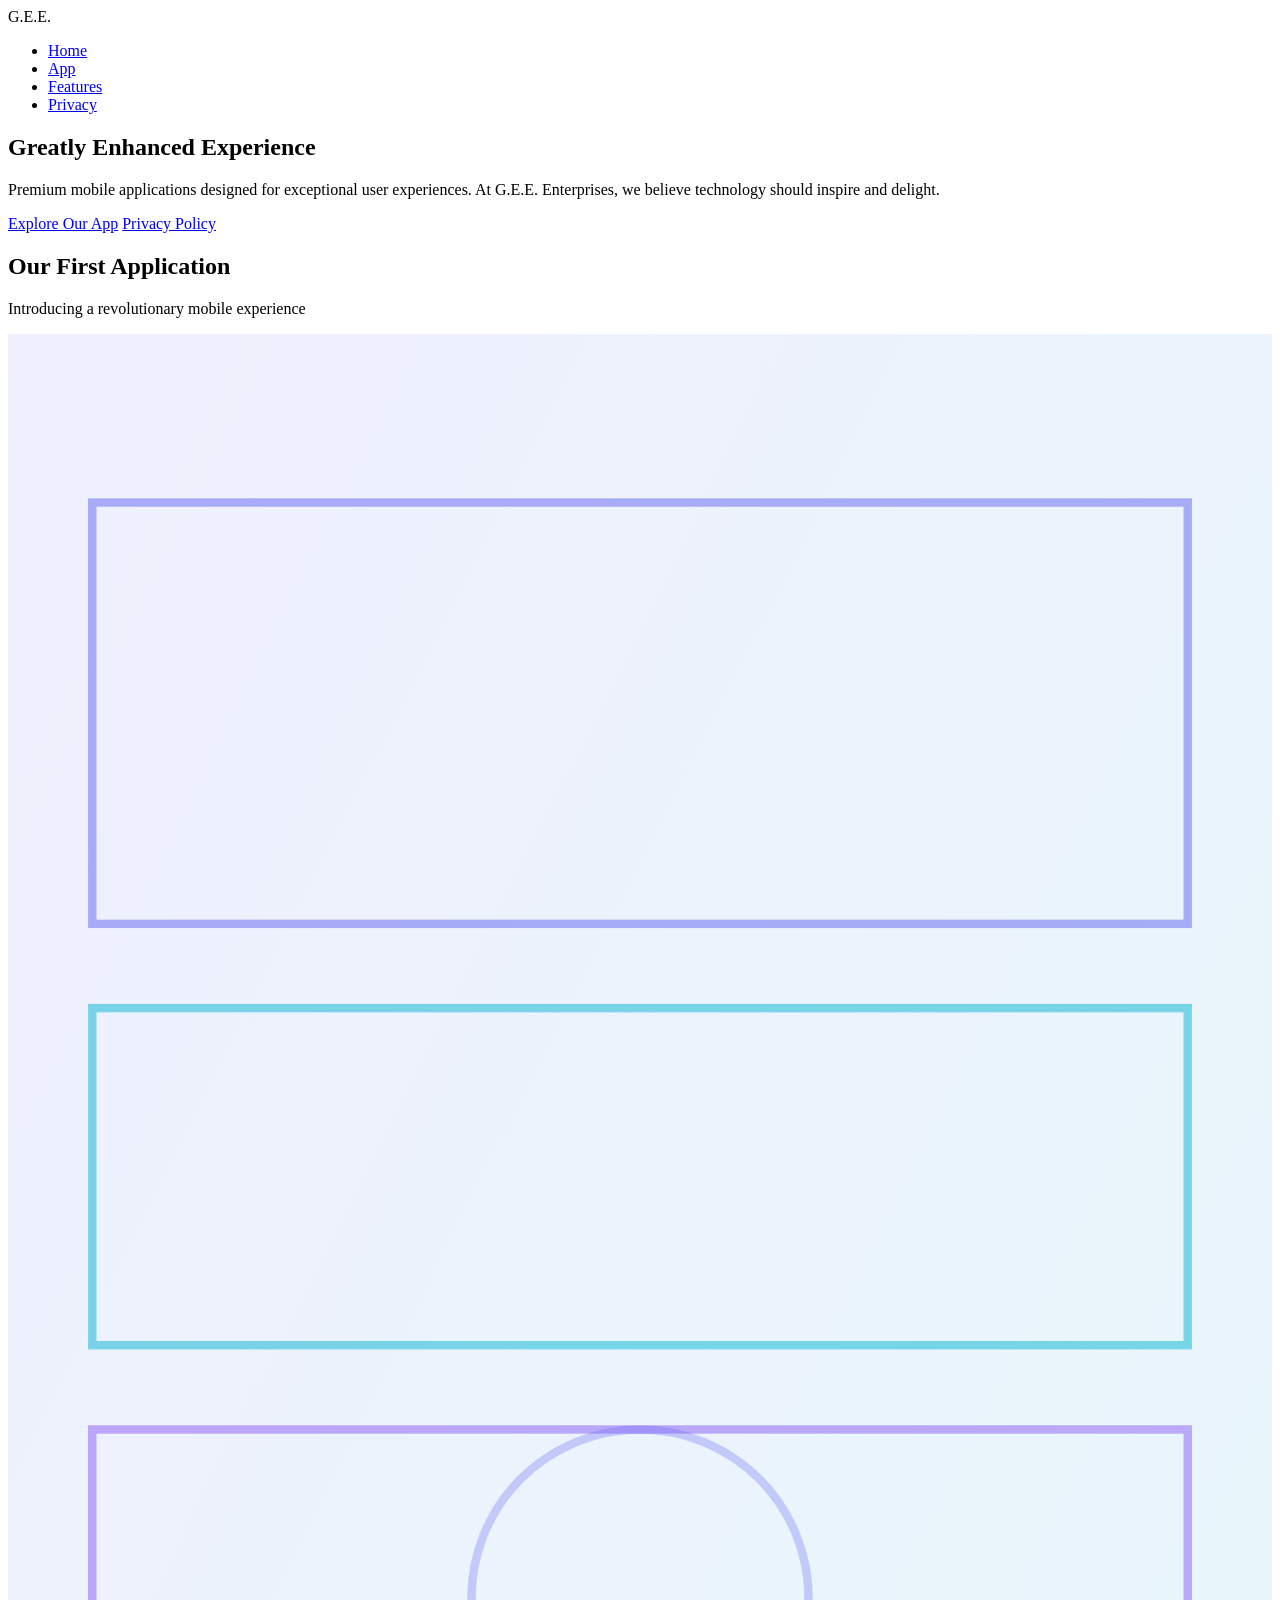
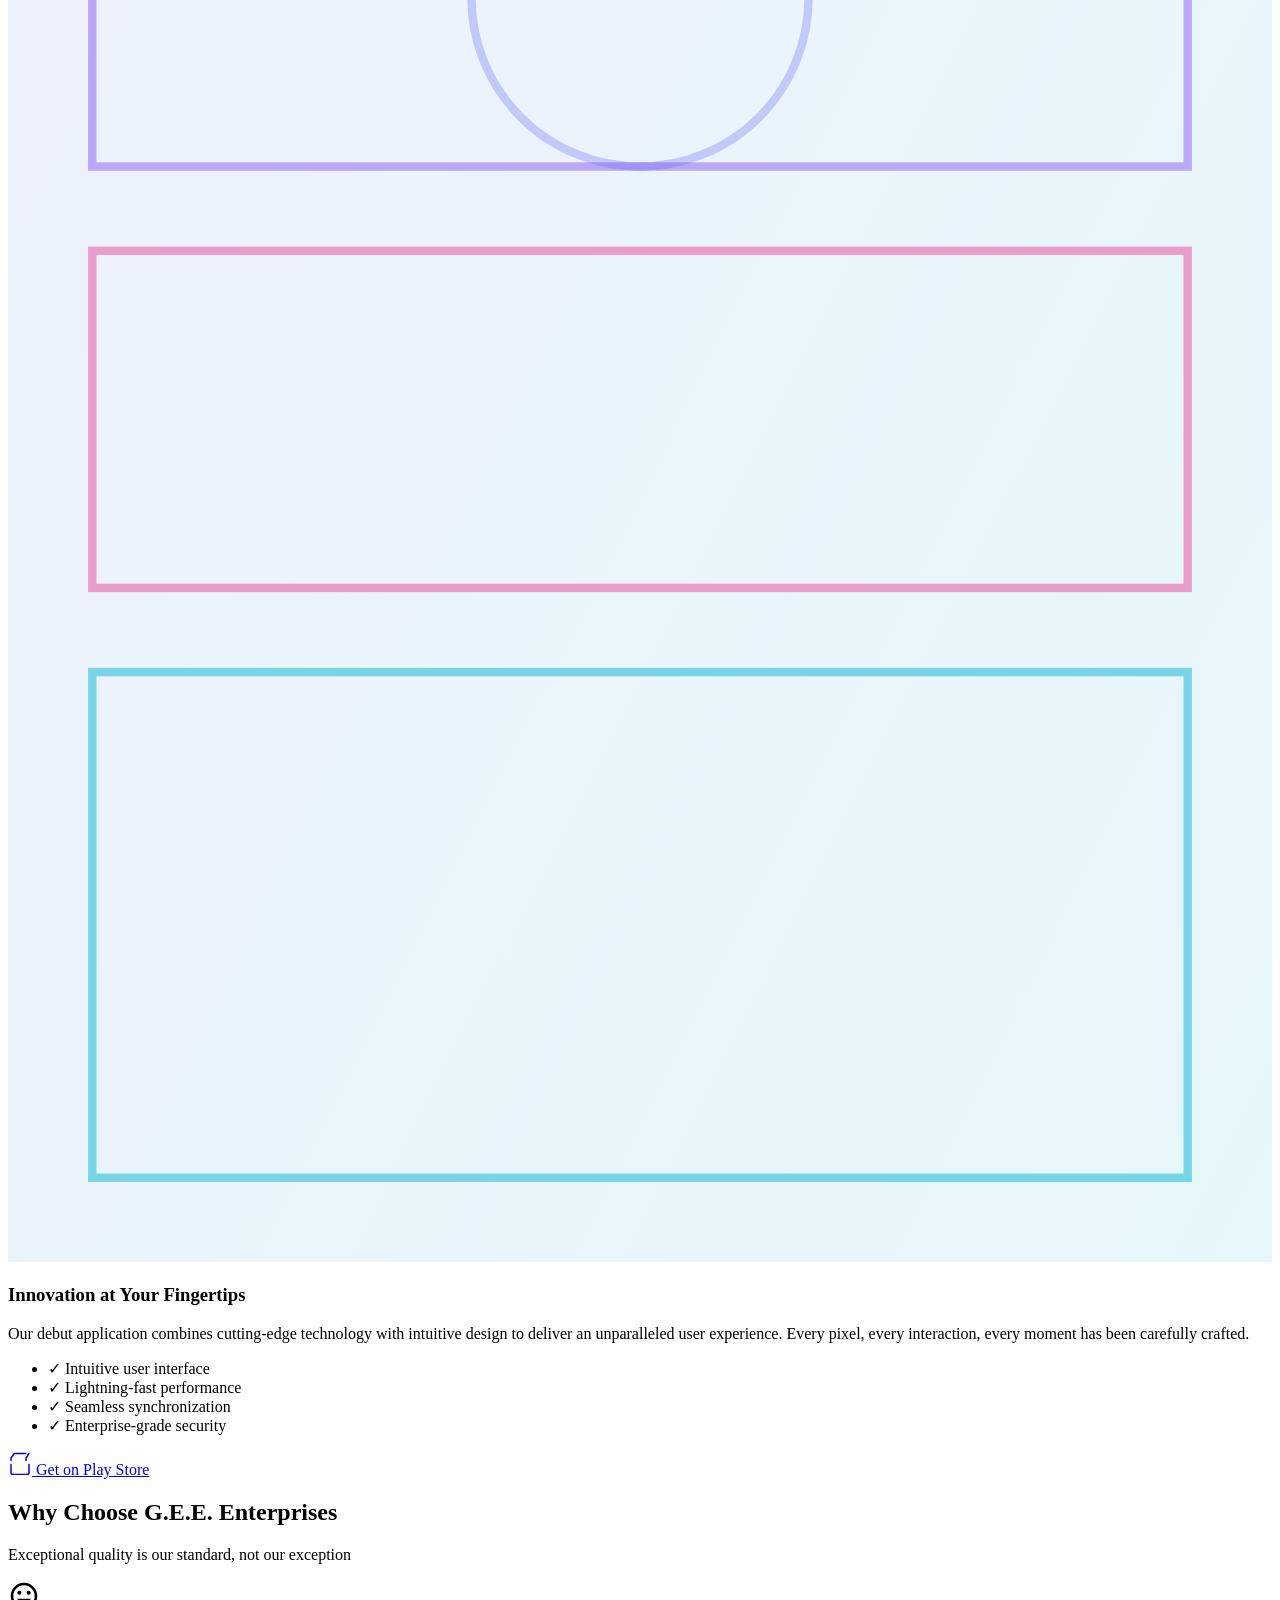
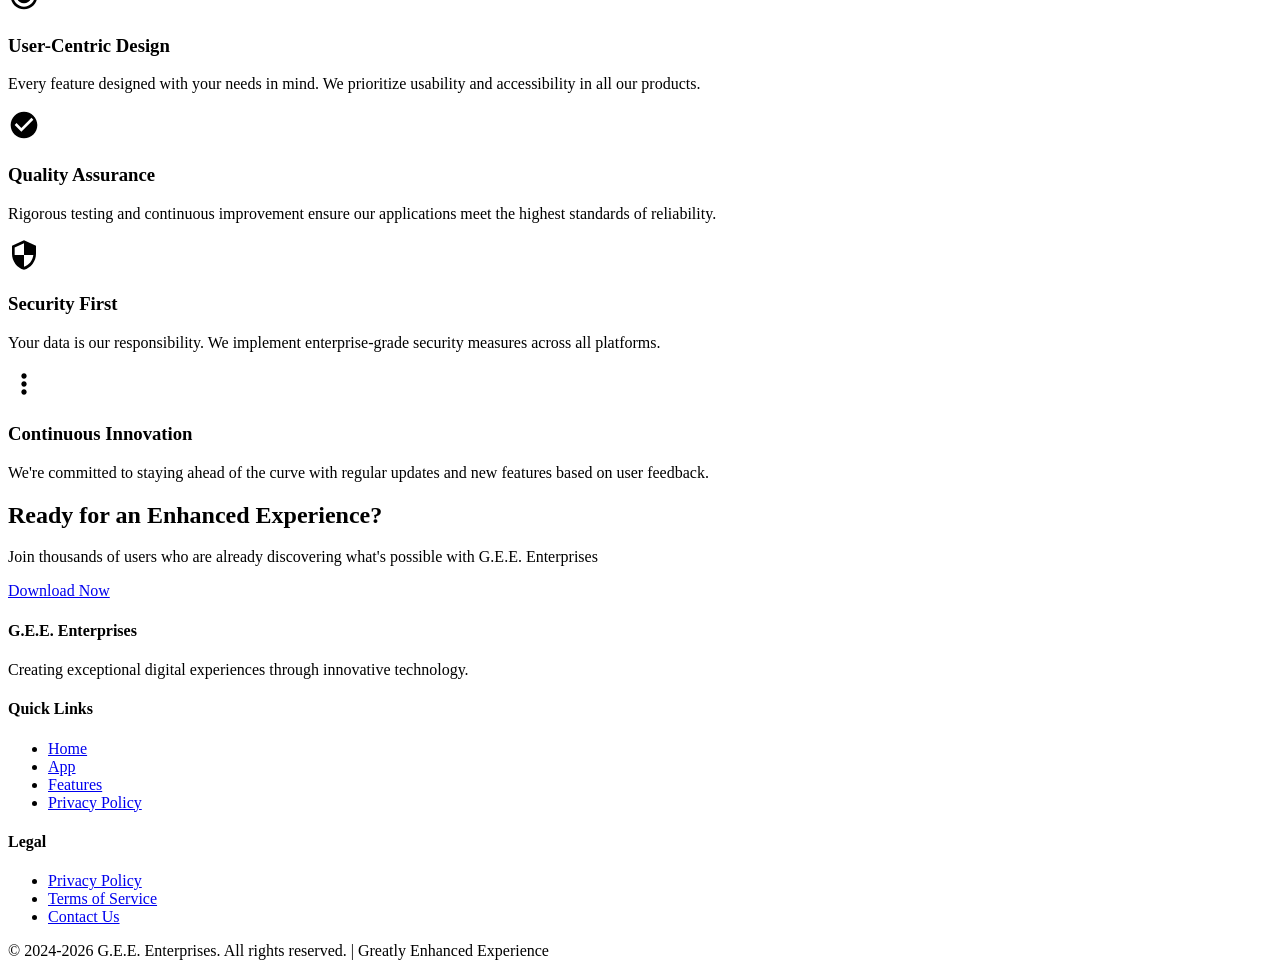
==== index.html @ c89e6d2c "Create premium homepage for G.E.E. Enterprises with hero section, app showcase, and features" ====
<!DOCTYPE html>
<html lang="en">
<head>
    <meta charset="UTF-8">
    <meta name="viewport" content="width=device-width, initial-scale=1.0">
    <meta name="description" content="G.E.E. Enterprises - Greatly Enhanced Experience. Premium mobile applications designed for exceptional user experiences.">
    <meta name="keywords" content="mobile apps, G.E.E. Enterprises, enhanced experience, technology">
    <meta name="theme-color" content="#0f1419">
    
    <title>G.E.E. Enterprises | Greatly Enhanced Experience</title>
    <link rel="stylesheet" href="styles.css">
    <link rel="preconnect" href="https://fonts.googleapis.com">
    <link rel="preconnect" href="https://fonts.gstatic.com" crossorigin>
    <link href="https://fonts.googleapis.com/css2?family=Inter:wght@300;400;500;600;700&family=Space+Grotesk:wght@600;700&display=swap" rel="stylesheet">
</head>
<body>
    <!-- Navigation -->
    <nav class="navbar">
        <div class="container">
            <div class="navbar-content">
                <div class="logo">
                    <span class="logo-text">G.E.E.</span>
                </div>
                <ul class="nav-links">
                    <li><a href="#home" class="nav-link">Home</a></li>
                    <li><a href="#app" class="nav-link">App</a></li>
                    <li><a href="#features" class="nav-link">Features</a></li>
                    <li><a href="#privacy" class="nav-link">Privacy</a></li>
                </ul>
            </div>
        </div>
    </nav>

    <!-- Hero Section -->
    <section id="home" class="hero">
        <div class="container">
            <div class="hero-content">
                <h1 class="hero-title">Greatly Enhanced <span class="gradient-text">Experience</span></h1>
                <p class="hero-subtitle">Premium mobile applications designed for exceptional user experiences. At G.E.E. Enterprises, we believe technology should inspire and delight.</p>
                <div class="hero-cta">
                    <a href="#app" class="btn btn-primary">Explore Our App</a>
                    <a href="privacy-policy.html" class="btn btn-secondary">Privacy Policy</a>
                </div>
            </div>
        </div>
        <div class="hero-background">
            <div class="gradient-orb gradient-orb-1"></div>
            <div class="gradient-orb gradient-orb-2"></div>
        </div>
    </section>

    <!-- App Section with Mockup -->
    <section id="app" class="app-section">
        <div class="container">
            <div class="section-header">
                <h2>Our First Application</h2>
                <p>Introducing a revolutionary mobile experience</p>
            </div>
            
            <div class="app-grid">
                <div class="app-mockup">
                    <div class="phone-frame">
                        <div class="phone-screen">
                            <div class="mockup-placeholder">
                                <svg viewBox="0 0 300 600" xmlns="http://www.w3.org/2000/svg">
                                    <defs>
                                        <linearGradient id="mockupGradient" x1="0%" y1="0%" x2="100%" y2="100%">
                                            <stop offset="0%" style="stop-color:#6366f1;stop-opacity:0.1" />
                                            <stop offset="100%" style="stop-color:#06b6d4;stop-opacity:0.1" />
                                        </linearGradient>
                                    </defs>
                                    <rect width="300" height="600" fill="url(#mockupGradient)"/>
                                    <rect x="20" y="40" width="260" height="100" fill="none" stroke="#6366f1" stroke-width="2" opacity="0.5"/>
                                    <rect x="20" y="160" width="260" height="80" fill="none" stroke="#06b6d4" stroke-width="2" opacity="0.5"/>
                                    <rect x="20" y="260" width="260" height="80" fill="none" stroke="#8b5cf6" stroke-width="2" opacity="0.5"/>
                                    <rect x="20" y="360" width="260" height="80" fill="none" stroke="#ec4899" stroke-width="2" opacity="0.5"/>
                                    <rect x="20" y="460" width="260" height="120" fill="none" stroke="#06b6d4" stroke-width="2" opacity="0.5"/>
                                    <circle cx="150" cy="300" r="40" fill="none" stroke="#6366f1" stroke-width="2" opacity="0.3"/>
                                </svg>
                            </div>
                        </div>
                    </div>
                </div>
                
                <div class="app-content">
                    <h3>Innovation at Your Fingertips</h3>
                    <p>Our debut application combines cutting-edge technology with intuitive design to deliver an unparalleled user experience. Every pixel, every interaction, every moment has been carefully crafted.</p>
                    
                    <ul class="features-list">
                        <li><span class="feature-icon">✓</span> Intuitive user interface</li>
                        <li><span class="feature-icon">✓</span> Lightning-fast performance</li>
                        <li><span class="feature-icon">✓</span> Seamless synchronization</li>
                        <li><span class="feature-icon">✓</span> Enterprise-grade security</li>
                    </ul>
                    
                    <div class="download-badges">
                        <a href="https://play.google.com/store" class="store-badge" target="_blank" rel="noopener noreferrer">
                            <svg width="24" height="24" viewBox="0 0 24 24" fill="none" xmlns="http://www.w3.org/2000/svg">
                                <path d="M3 13.5v8.25C3 22.872 3.628 23.5 4.75 23.5h14.5c1.122 0 1.75-.628 1.75-1.75V13.5" stroke="currentColor" stroke-width="1.5" stroke-linecap="round"/>
                                <path d="M17.75 2.5H6.25L3 7v2.5m18-7l-3 4.5v2.5" stroke="currentColor" stroke-width="1.5" stroke-linecap="round"/>
                            </svg>
                            <span>Get on Play Store</span>
                        </a>
                    </div>
                </div>
            </div>
        </div>
    </section>

    <!-- Features Section -->
    <section id="features" class="features-section">
        <div class="container">
            <div class="section-header">
                <h2>Why Choose G.E.E. Enterprises</h2>
                <p>Exceptional quality is our standard, not our exception</p>
            </div>
            
            <div class="features-grid">
                <div class="feature-card">
                    <div class="feature-icon-box">
                        <svg width="32" height="32" viewBox="0 0 24 24" fill="none" xmlns="http://www.w3.org/2000/svg">
                            <path d="M12 2C6.48 2 2 6.48 2 12s4.48 10 10 10 10-4.48 10-10S17.52 2 12 2zm0 18c-4.41 0-8-3.59-8-8s3.59-8 8-8 8 3.59 8 8-3.59 8-8 8zm3.5-9c.83 0 1.5-.67 1.5-1.5S16.33 8 15.5 8 14 8.67 14 9.5s.67 1.5 1.5 1.5zm-7 0c.83 0 1.5-.67 1.5-1.5S9.33 8 8.5 8 7 8.67 7 9.5 7.67 11 8.5 11zm3.5 6.5c2.33 0 4.31-1.46 5.11-3.5H6.89c.8 2.04 2.78 3.5 5.11 3.5z" fill="currentColor"/>
                        </svg>
                    </div>
                    <h3>User-Centric Design</h3>
                    <p>Every feature designed with your needs in mind. We prioritize usability and accessibility in all our products.</p>
                </div>
                
                <div class="feature-card">
                    <div class="feature-icon-box">
                        <svg width="32" height="32" viewBox="0 0 24 24" fill="none" xmlns="http://www.w3.org/2000/svg">
                            <path d="M12 2C6.48 2 2 6.48 2 12s4.48 10 10 10 10-4.48 10-10S17.52 2 12 2zm-2 15l-5-5 1.41-1.41L10 14.17l7.59-7.59L19 8l-9 9z" fill="currentColor"/>
                        </svg>
                    </div>
                    <h3>Quality Assurance</h3>
                    <p>Rigorous testing and continuous improvement ensure our applications meet the highest standards of reliability.</p>
                </div>
                
                <div class="feature-card">
                    <div class="feature-icon-box">
                        <svg width="32" height="32" viewBox="0 0 24 24" fill="none" xmlns="http://www.w3.org/2000/svg">
                            <path d="M12 1L3 5v6c0 5.55 3.84 10.74 9 12 5.16-1.26 9-6.45 9-12V5l-9-4zm0 10.99h7c-.53 4.12-3.28 7.72-7 8.77V12H5V6.3l7-3.11v8.8z" fill="currentColor"/>
                        </svg>
                    </div>
                    <h3>Security First</h3>
                    <p>Your data is our responsibility. We implement enterprise-grade security measures across all platforms.</p>
                </div>
                
                <div class="feature-card">
                    <div class="feature-icon-box">
                        <svg width="32" height="32" viewBox="0 0 24 24" fill="none" xmlns="http://www.w3.org/2000/svg">
                            <path d="M12 8c1.1 0 2-.9 2-2s-.9-2-2-2-2 .9-2 2 .9 2 2 2zm0 2c-1.1 0-2 .9-2 2s.9 2 2 2 2-.9 2-2-.9-2-2-2zm0 6c-1.1 0-2 .9-2 2s.9 2 2 2 2-.9 2-2-.9-2-2-2z" fill="currentColor"/>
                        </svg>
                    </div>
                    <h3>Continuous Innovation</h3>
                    <p>We're committed to staying ahead of the curve with regular updates and new features based on user feedback.</p>
                </div>
            </div>
        </div>
    </section>

    <!-- CTA Section -->
    <section class="cta-section">
        <div class="container">
            <div class="cta-content">
                <h2>Ready for an Enhanced Experience?</h2>
                <p>Join thousands of users who are already discovering what's possible with G.E.E. Enterprises</p>
                <a href="https://play.google.com/store" class="btn btn-primary btn-lg" target="_blank" rel="noopener noreferrer">Download Now</a>
            </div>
        </div>
    </section>

    <!-- Footer -->
    <footer class="footer">
        <div class="container">
            <div class="footer-content">
                <div class="footer-section">
                    <h4>G.E.E. Enterprises</h4>
                    <p>Creating exceptional digital experiences through innovative technology.</p>
                </div>
                <div class="footer-section">
                    <h4>Quick Links</h4>
                    <ul>
                        <li><a href="#home">Home</a></li>
                        <li><a href="#app">App</a></li>
                        <li><a href="#features">Features</a></li>
                        <li><a href="privacy-policy.html">Privacy Policy</a></li>
                    </ul>
                </div>
                <div class="footer-section">
                    <h4>Legal</h4>
                    <ul>
                        <li><a href="privacy-policy.html">Privacy Policy</a></li>
                        <li><a href="#">Terms of Service</a></li>
                        <li><a href="#">Contact Us</a></li>
                    </ul>
                </div>
            </div>
            <div class="footer-bottom">
                <p>&copy; 2024-2026 G.E.E. Enterprises. All rights reserved. | Greatly Enhanced Experience</p>
            </div>
        </div>
    </footer>

    <script>
        // Smooth scrolling for navigation links
        document.querySelectorAll('a[href^="#"]').forEach(anchor => {
            anchor.addEventListener('click', function (e) {
                e.preventDefault();
                const target = document.querySelector(this.getAttribute('href'));
                if (target) {
                    target.scrollIntoView({ behavior: 'smooth', block: 'start' });
                }
            });
        });

        // Navigation active state
        window.addEventListener('scroll', () => {
            const navLinks = document.querySelectorAll('.nav-link');
            let current = '';
            
            document.querySelectorAll('section').forEach(section => {
                const sectionTop = section.offsetTop;
                if (scrollY >= sectionTop - 200) {
                    current = section.getAttribute('id');
                }
            });
            
            navLinks.forEach(link => {
                link.classList.remove('active');
                if (link.getAttribute('href').slice(1) === current) {
                    link.classList.add('active');
                }
            });
        });
    </script>
</body>
</html>
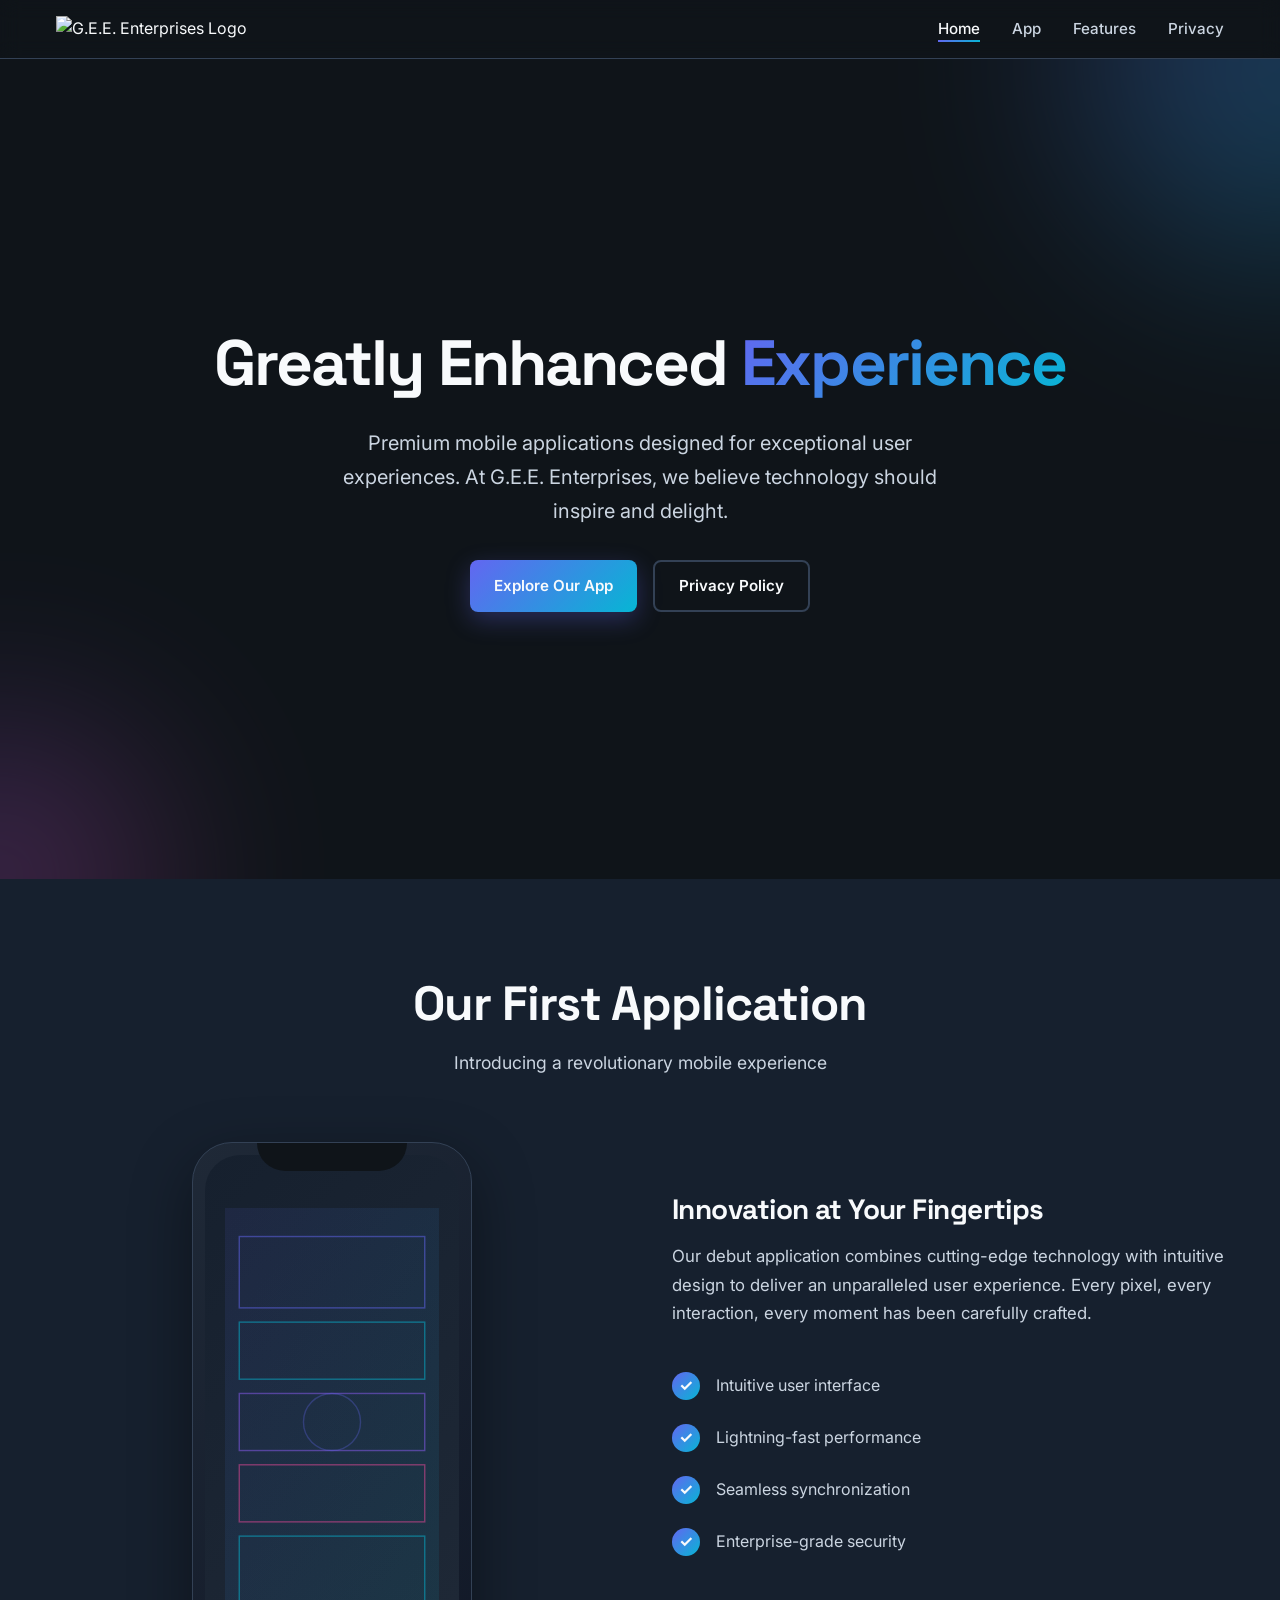
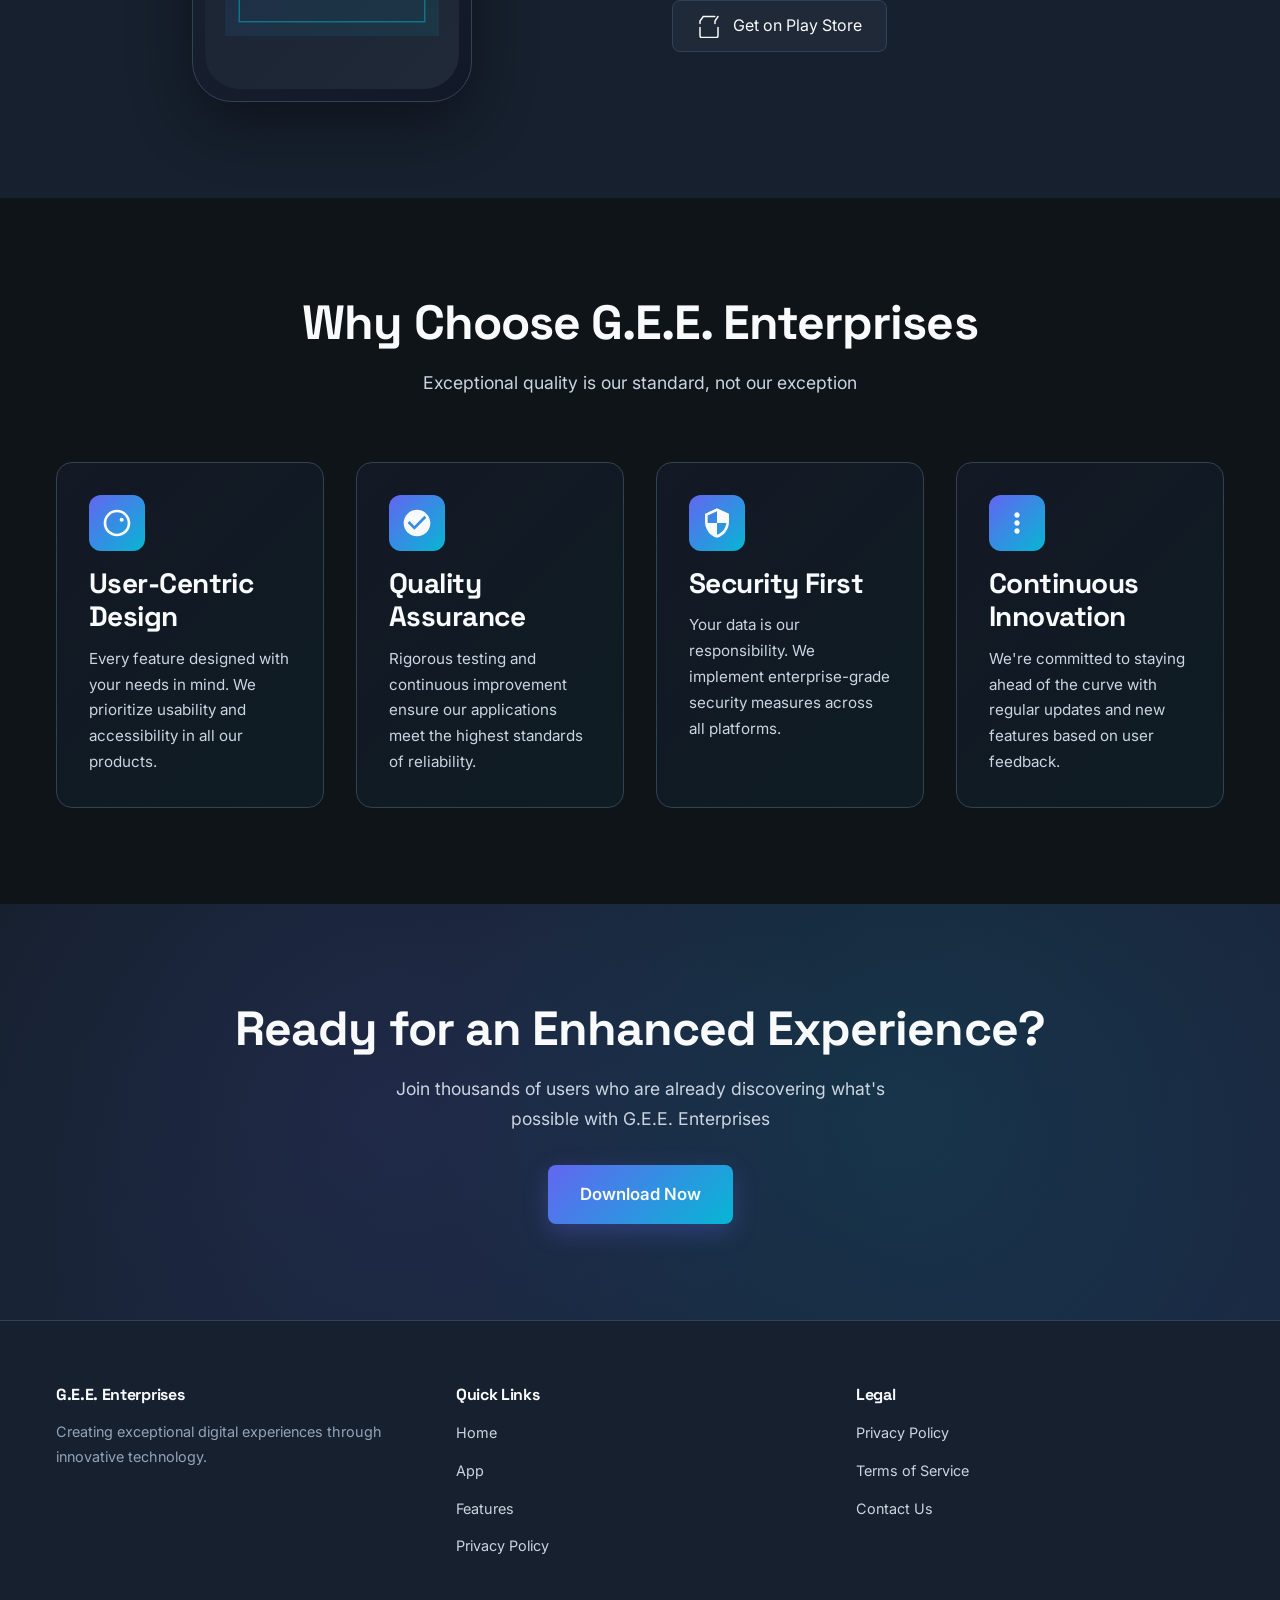
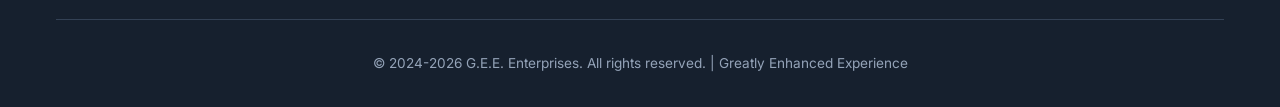
==== commit 0c86fad4: "Update index.html to use logo image in navbar instead of text" ====
--- a/index.html
+++ b/index.html
@@ -19,7 +19,7 @@
         <div class="container">
             <div class="navbar-content">
                 <div class="logo">
-                    <span class="logo-text">G.E.E.</span>
+                    <img src="assets/logo.png" alt="G.E.E. Enterprises Logo" class="logo-image">
                 </div>
                 <ul class="nav-links">
                     <li><a href="#home" class="nav-link">Home</a></li>
@@ -119,7 +119,7 @@
                 <div class="feature-card">
                     <div class="feature-icon-box">
                         <svg width="32" height="32" viewBox="0 0 24 24" fill="none" xmlns="http://www.w3.org/2000/svg">
-                            <path d="M12 2C6.48 2 2 6.48 2 12s4.48 10 10 10 10-4.48 10-10S17.52 2 12 2zm0 18c-4.41 0-8-3.59-8-8s3.59-8 8-8 8 3.59 8 8-3.59 8-8 8zm3.5-9c.83 0 1.5-.67 1.5-1.5S16.33 8 15.5 8 14 8.67 14 9.5s.67 1.5 1.5 1.5zm-7 0c.83 0 1.5-.67 1.5-1.5S9.33 8 8.5 8 7 8.67 7 9.5 7.67 11 8.5 11zm3.5 6.5c2.33 0 4.31-1.46 5.11-3.5H6.89c.8 2.04 2.78 3.5 5.11 3.5z" fill="currentColor"/>
+                            <path d="M12 2C6.48 2 2 6.48 2 12s4.48 10 10 10 10-4.48 10-10S17.52 2 12 2zm0 18c-4.41 0-8-3.59-8-8s3.59-8 8-8 8 3.59 8 8-3.59 8-8 8zm3.5-9c.83 0 1.5-.67 1.5-1.5S16.33 8 15.5 8 14 8.67 14 9.5s.67 1.5 1.5 1.5z" fill="currentColor"/>
                         </svg>
                     </div>
                     <h3>User-Centric Design</h3>
--- a/styles.css
+++ b/styles.css
@@ -0,0 +1,808 @@
+/* ============================================
+   G.E.E. Enterprises - Premium Styles
+   Dark Theme with Modern Design
+   ============================================ */
+
+:root {
+    /* Color Palette */
+    --bg-primary: #0f1419;
+    --bg-secondary: #16202e;
+    --bg-tertiary: #1f2937;
+    
+    --text-primary: #f8fafc;
+    --text-secondary: #cbd5e1;
+    --text-tertiary: #94a3b8;
+    
+    --accent-primary: #6366f1;
+    --accent-secondary: #06b6d4;
+    --accent-tertiary: #8b5cf6;
+    --accent-danger: #ef4444;
+    
+    --border-color: #334155;
+    
+    /* Gradients */
+    --gradient-primary: linear-gradient(135deg, #6366f1 0%, #06b6d4 100%);
+    --gradient-secondary: linear-gradient(135deg, #8b5cf6 0%, #ec4899 100%);
+    
+    /* Typography */
+    --font-primary: 'Inter', sans-serif;
+    --font-display: 'Space Grotesk', sans-serif;
+    
+    /* Spacing */
+    --spacing-unit: 1rem;
+    
+    /* Transitions */
+    --transition: all 0.3s cubic-bezier(0.4, 0, 0.2, 1);
+}
+
+/* ============================================
+   Reset & Base Styles
+   ============================================ */
+
+* {
+    margin: 0;
+    padding: 0;
+    box-sizing: border-box;
+}
+
+html {
+    scroll-behavior: smooth;
+}
+
+body {
+    font-family: var(--font-primary);
+    background-color: var(--bg-primary);
+    color: var(--text-primary);
+    line-height: 1.6;
+    font-size: 16px;
+    font-weight: 400;
+    overflow-x: hidden;
+}
+
+/* ============================================
+   Typography
+   ============================================ */
+
+h1, h2, h3, h4, h5, h6 {
+    font-family: var(--font-display);
+    font-weight: 700;
+    line-height: 1.2;
+    letter-spacing: -0.02em;
+}
+
+h1 {
+    font-size: clamp(2rem, 5vw, 4rem);
+}
+
+h2 {
+    font-size: clamp(1.75rem, 4vw, 3rem);
+}
+
+h3 {
+    font-size: clamp(1.25rem, 2.5vw, 1.75rem);
+}
+
+p {
+    color: var(--text-secondary);
+    font-size: 1rem;
+    line-height: 1.7;
+}
+
+a {
+    color: var(--accent-primary);
+    text-decoration: none;
+    transition: var(--transition);
+}
+
+a:hover {
+    color: var(--accent-secondary);
+}
+
+/* ============================================
+   Container & Layout
+   ============================================ */
+
+.container {
+    max-width: 1200px;
+    margin: 0 auto;
+    padding: 0 var(--spacing-unit);
+    width: 100%;
+}
+
+/* ============================================
+   Navigation Bar
+   ============================================ */
+
+.navbar {
+    position: sticky;
+    top: 0;
+    z-index: 1000;
+    background-color: rgba(15, 20, 25, 0.8);
+    backdrop-filter: blur(10px);
+    border-bottom: 1px solid var(--border-color);
+}
+
+.navbar-content {
+    display: flex;
+    justify-content: space-between;
+    align-items: center;
+    padding: 1rem 0;
+}
+
+.logo {
+    display: flex;
+    align-items: center;
+    gap: 0.5rem;
+}
+
+.logo-text {
+    font-family: var(--font-display);
+    font-size: 1.5rem;
+    font-weight: 700;
+    background: var(--gradient-primary);
+    -webkit-background-clip: text;
+    -webkit-text-fill-color: transparent;
+    background-clip: text;
+}
+
+.nav-links {
+    display: flex;
+    gap: 2rem;
+    list-style: none;
+}
+
+.nav-link {
+    color: var(--text-secondary);
+    font-size: 0.95rem;
+    font-weight: 500;
+    position: relative;
+    transition: var(--transition);
+}
+
+.nav-link::after {
+    content: '';
+    position: absolute;
+    bottom: -4px;
+    left: 0;
+    width: 0;
+    height: 2px;
+    background: var(--gradient-primary);
+    transition: var(--transition);
+}
+
+.nav-link:hover,
+.nav-link.active {
+    color: var(--text-primary);
+}
+
+.nav-link:hover::after,
+.nav-link.active::after {
+    width: 100%;
+}
+
+/* ============================================
+   Buttons
+   ============================================ */
+
+.btn {
+    display: inline-flex;
+    align-items: center;
+    justify-content: center;
+    gap: 0.5rem;
+    padding: 0.75rem 1.5rem;
+    border: none;
+    border-radius: 0.5rem;
+    font-family: var(--font-primary);
+    font-size: 0.95rem;
+    font-weight: 600;
+    cursor: pointer;
+    transition: var(--transition);
+    text-decoration: none;
+}
+
+.btn-primary {
+    background: var(--gradient-primary);
+    color: var(--text-primary);
+    box-shadow: 0 8px 24px rgba(99, 102, 241, 0.3);
+}
+
+.btn-primary:hover {
+    box-shadow: 0 12px 32px rgba(99, 102, 241, 0.4);
+    transform: translateY(-2px);
+}
+
+.btn-secondary {
+    background-color: transparent;
+    color: var(--text-primary);
+    border: 2px solid var(--border-color);
+}
+
+.btn-secondary:hover {
+    background-color: var(--bg-secondary);
+    border-color: var(--accent-primary);
+    color: var(--accent-primary);
+}
+
+.btn-lg {
+    padding: 1rem 2rem;
+    font-size: 1.05rem;
+}
+
+/* ============================================
+   Hero Section
+   ============================================ */
+
+.hero {
+    position: relative;
+    min-height: calc(100vh - 80px);
+    display: flex;
+    align-items: center;
+    justify-content: center;
+    padding: 4rem 0;
+    overflow: hidden;
+}
+
+.hero .container {
+    position: relative;
+    z-index: 10;
+}
+
+.hero-content {
+    text-align: center;
+    animation: fadeInUp 0.8s ease-out;
+}
+
+.hero-title {
+    margin-bottom: 1.5rem;
+    letter-spacing: -0.03em;
+}
+
+.gradient-text {
+    background: var(--gradient-primary);
+    -webkit-background-clip: text;
+    -webkit-text-fill-color: transparent;
+    background-clip: text;
+}
+
+.hero-subtitle {
+    font-size: 1.25rem;
+    max-width: 600px;
+    margin: 0 auto 2rem;
+    color: var(--text-secondary);
+}
+
+.hero-cta {
+    display: flex;
+    gap: 1rem;
+    justify-content: center;
+    flex-wrap: wrap;
+}
+
+.hero-background {
+    position: absolute;
+    inset: 0;
+    z-index: 0;
+}
+
+.gradient-orb {
+    position: absolute;
+    border-radius: 50%;
+    filter: blur(100px);
+    opacity: 0.3;
+}
+
+.gradient-orb-1 {
+    width: 400px;
+    height: 400px;
+    background: var(--gradient-primary);
+    top: -200px;
+    right: -200px;
+    animation: float 8s ease-in-out infinite;
+}
+
+.gradient-orb-2 {
+    width: 300px;
+    height: 300px;
+    background: var(--gradient-secondary);
+    bottom: -150px;
+    left: -150px;
+    animation: float 10s ease-in-out infinite reverse;
+}
+
+@keyframes fadeInUp {
+    from {
+        opacity: 0;
+        transform: translateY(30px);
+    }
+    to {
+        opacity: 1;
+        transform: translateY(0);
+    }
+}
+
+@keyframes float {
+    0%, 100% {
+        transform: translateY(0px);
+    }
+    50% {
+        transform: translateY(30px);
+    }
+}
+
+/* ============================================
+   Sections - General
+   ============================================ */
+
+section {
+    padding: 6rem 0;
+}
+
+.section-header {
+    text-align: center;
+    margin-bottom: 4rem;
+}
+
+.section-header h2 {
+    margin-bottom: 1rem;
+}
+
+.section-header p {
+    font-size: 1.1rem;
+    max-width: 500px;
+    margin: 0 auto;
+}
+
+/* ============================================
+   App Section
+   ============================================ */
+
+.app-section {
+    background-color: var(--bg-secondary);
+}
+
+.app-grid {
+    display: grid;
+    grid-template-columns: 1fr 1fr;
+    gap: 4rem;
+    align-items: center;
+}
+
+.app-mockup {
+    display: flex;
+    justify-content: center;
+    animation: slideInLeft 0.8s ease-out;
+}
+
+.phone-frame {
+    width: 280px;
+    height: 560px;
+    background: linear-gradient(135deg, #1f2937 0%, #111827 100%);
+    border-radius: 40px;
+    padding: 12px;
+    box-shadow: 0 20px 60px rgba(0, 0, 0, 0.4);
+    position: relative;
+    border: 1px solid var(--border-color);
+}
+
+.phone-frame::before {
+    content: '';
+    position: absolute;
+    top: 0;
+    left: 50%;
+    transform: translateX(-50%);
+    width: 150px;
+    height: 28px;
+    background-color: #0f1419;
+    border-radius: 0 0 30px 30px;
+    z-index: 10;
+}
+
+.phone-screen {
+    width: 100%;
+    height: 100%;
+    background: linear-gradient(135deg, #16202e 0%, #1f2937 100%);
+    border-radius: 35px;
+    overflow: hidden;
+    display: flex;
+    align-items: center;
+    justify-content: center;
+}
+
+.mockup-placeholder {
+    width: 100%;
+    height: 100%;
+    padding: 20px;
+}
+
+.mockup-placeholder svg {
+    width: 100%;
+    height: 100%;
+}
+
+@keyframes slideInLeft {
+    from {
+        opacity: 0;
+        transform: translateX(-50px);
+    }
+    to {
+        opacity: 1;
+        transform: translateX(0);
+    }
+}
+
+.app-content {
+    animation: slideInRight 0.8s ease-out;
+}
+
+.app-content h3 {
+    margin-bottom: 1rem;
+}
+
+.app-content > p {
+    margin-bottom: 2rem;
+    font-size: 1.05rem;
+}
+
+@keyframes slideInRight {
+    from {
+        opacity: 0;
+        transform: translateX(50px);
+    }
+    to {
+        opacity: 1;
+        transform: translateX(0);
+    }
+}
+
+/* ============================================
+   Features List
+   ============================================ */
+
+.features-list {
+    list-style: none;
+    margin: 2rem 0;
+}
+
+.features-list li {
+    display: flex;
+    align-items: center;
+    gap: 1rem;
+    padding: 0.75rem 0;
+    color: var(--text-secondary);
+    font-size: 1rem;
+}
+
+.feature-icon {
+    display: inline-flex;
+    align-items: center;
+    justify-content: center;
+    width: 28px;
+    height: 28px;
+    background: var(--gradient-primary);
+    color: var(--text-primary);
+    border-radius: 50%;
+    font-weight: 700;
+    flex-shrink: 0;
+}
+
+/* ============================================
+   Download Badges
+   ============================================ */
+
+.download-badges {
+    display: flex;
+    gap: 1rem;
+    margin-top: 2rem;
+    flex-wrap: wrap;
+}
+
+.store-badge {
+    display: inline-flex;
+    align-items: center;
+    gap: 0.75rem;
+    padding: 0.75rem 1.5rem;
+    background-color: var(--bg-tertiary);
+    border: 1px solid var(--border-color);
+    border-radius: 0.5rem;
+    color: var(--text-primary);
+    transition: var(--transition);
+}
+
+.store-badge:hover {
+    background-color: var(--bg-primary);
+    border-color: var(--accent-primary);
+    color: var(--accent-primary);
+    transform: translateY(-2px);
+}
+
+.store-badge svg {
+    width: 24px;
+    height: 24px;
+}
+
+/* ============================================
+   Features Grid
+   ============================================ */
+
+.features-section {
+    position: relative;
+}
+
+.features-grid {
+    display: grid;
+    grid-template-columns: repeat(auto-fit, minmax(250px, 1fr));
+    gap: 2rem;
+}
+
+.feature-card {
+    background: linear-gradient(135deg, rgba(99, 102, 241, 0.05) 0%, rgba(6, 182, 212, 0.05) 100%);
+    border: 1px solid var(--border-color);
+    border-radius: 1rem;
+    padding: 2rem;
+    transition: var(--transition);
+    position: relative;
+    overflow: hidden;
+}
+
+.feature-card::before {
+    content: '';
+    position: absolute;
+    top: 0;
+    left: 0;
+    right: 0;
+    bottom: 0;
+    background: var(--gradient-primary);
+    opacity: 0;
+    transition: var(--transition);
+    z-index: -1;
+}
+
+.feature-card:hover {
+    border-color: var(--accent-primary);
+    transform: translateY(-8px);
+}
+
+.feature-card:hover::before {
+    opacity: 0.05;
+}
+
+.feature-icon-box {
+    width: 56px;
+    height: 56px;
+    background: var(--gradient-primary);
+    border-radius: 0.75rem;
+    display: flex;
+    align-items: center;
+    justify-content: center;
+    margin-bottom: 1rem;
+    color: var(--text-primary);
+}
+
+.feature-card h3 {
+    margin-bottom: 0.75rem;
+    color: var(--text-primary);
+}
+
+.feature-card p {
+    font-size: 0.95rem;
+}
+
+/* ============================================
+   CTA Section
+   ============================================ */
+
+.cta-section {
+    background: linear-gradient(135deg, var(--bg-secondary) 0%, #1a2942 100%);
+    position: relative;
+    overflow: hidden;
+}
+
+.cta-section::before {
+    content: '';
+    position: absolute;
+    inset: 0;
+    background: radial-gradient(circle at 30% 50%, rgba(99, 102, 241, 0.1) 0%, transparent 50%);
+    z-index: 0;
+}
+
+.cta-section::after {
+    content: '';
+    position: absolute;
+    inset: 0;
+    background: radial-gradient(circle at 70% 50%, rgba(6, 182, 212, 0.1) 0%, transparent 50%);
+    z-index: 0;
+}
+
+.cta-content {
+    position: relative;
+    z-index: 10;
+    text-align: center;
+}
+
+.cta-content h2 {
+    margin-bottom: 1rem;
+}
+
+.cta-content p {
+    font-size: 1.1rem;
+    max-width: 500px;
+    margin: 0 auto 2rem;
+}
+
+/* ============================================
+   Footer
+   ============================================ */
+
+.footer {
+    background-color: var(--bg-secondary);
+    border-top: 1px solid var(--border-color);
+    padding-top: 4rem;
+    padding-bottom: 2rem;
+}
+
+.footer-content {
+    display: grid;
+    grid-template-columns: repeat(auto-fit, minmax(250px, 1fr));
+    gap: 2rem;
+    margin-bottom: 3rem;
+}
+
+.footer-section h4 {
+    margin-bottom: 1rem;
+    color: var(--text-primary);
+    font-size: 1rem;
+}
+
+.footer-section p {
+    font-size: 0.9rem;
+    color: var(--text-tertiary);
+}
+
+.footer-section ul {
+    list-style: none;
+}
+
+.footer-section ul li {
+    margin-bottom: 0.75rem;
+}
+
+.footer-section a {
+    color: var(--text-secondary);
+    font-size: 0.9rem;
+    transition: var(--transition);
+}
+
+.footer-section a:hover {
+    color: var(--accent-primary);
+}
+
+.footer-bottom {
+    border-top: 1px solid var(--border-color);
+    padding-top: 2rem;
+    text-align: center;
+}
+
+.footer-bottom p {
+    font-size: 0.85rem;
+    color: var(--text-tertiary);
+}
+
+/* ============================================
+   Responsive Design
+   ============================================ */
+
+@media (max-width: 768px) {
+    .nav-links {
+        gap: 1rem;
+    }
+
+    .hero-cta {
+        gap: 0.75rem;
+    }
+
+    .app-grid {
+        grid-template-columns: 1fr;
+        gap: 2rem;
+    }
+
+    .app-mockup {
+        order: 2;
+    }
+
+    .app-content {
+        order: 1;
+    }
+
+    .phone-frame {
+        width: 240px;
+        height: 480px;
+    }
+
+    .features-grid {
+        grid-template-columns: 1fr;
+    }
+
+    .download-badges {
+        flex-direction: column;
+    }
+
+    .store-badge {
+        justify-content: center;
+    }
+
+    section {
+        padding: 4rem 0;
+    }
+
+    .section-header {
+        margin-bottom: 2rem;
+    }
+}
+
+@media (max-width: 480px) {
+    .hero-title {
+        font-size: 1.75rem;
+    }
+
+    .hero-subtitle {
+        font-size: 1rem;
+    }
+
+    .btn {
+        padding: 0.6rem 1.2rem;
+        font-size: 0.9rem;
+    }
+
+    .nav-links {
+        gap: 0.75rem;
+        font-size: 0.85rem;
+    }
+
+    .navbar-content {
+        padding: 0.75rem 0;
+    }
+
+    .phone-frame {
+        width: 200px;
+        height: 400px;
+    }
+
+    .feature-card {
+        padding: 1.5rem;
+    }
+
+    h2 {
+        font-size: 1.5rem;
+    }
+
+    .cta-content h2 {
+        font-size: 1.5rem;
+    }
+
+    .gradient-orb-1 {
+        width: 250px;
+        height: 250px;
+    }
+
+    .gradient-orb-2 {
+        width: 200px;
+        height: 200px;
+    }
+}
+
+/* ============================================
+   Print Styles
+   ============================================ */
+
+@media print {
+    .navbar,
+    .cta-section,
+    .footer {
+        display: none;
+    }
+
+    body {
+        background-color: white;
+        color: black;
+    }
+}
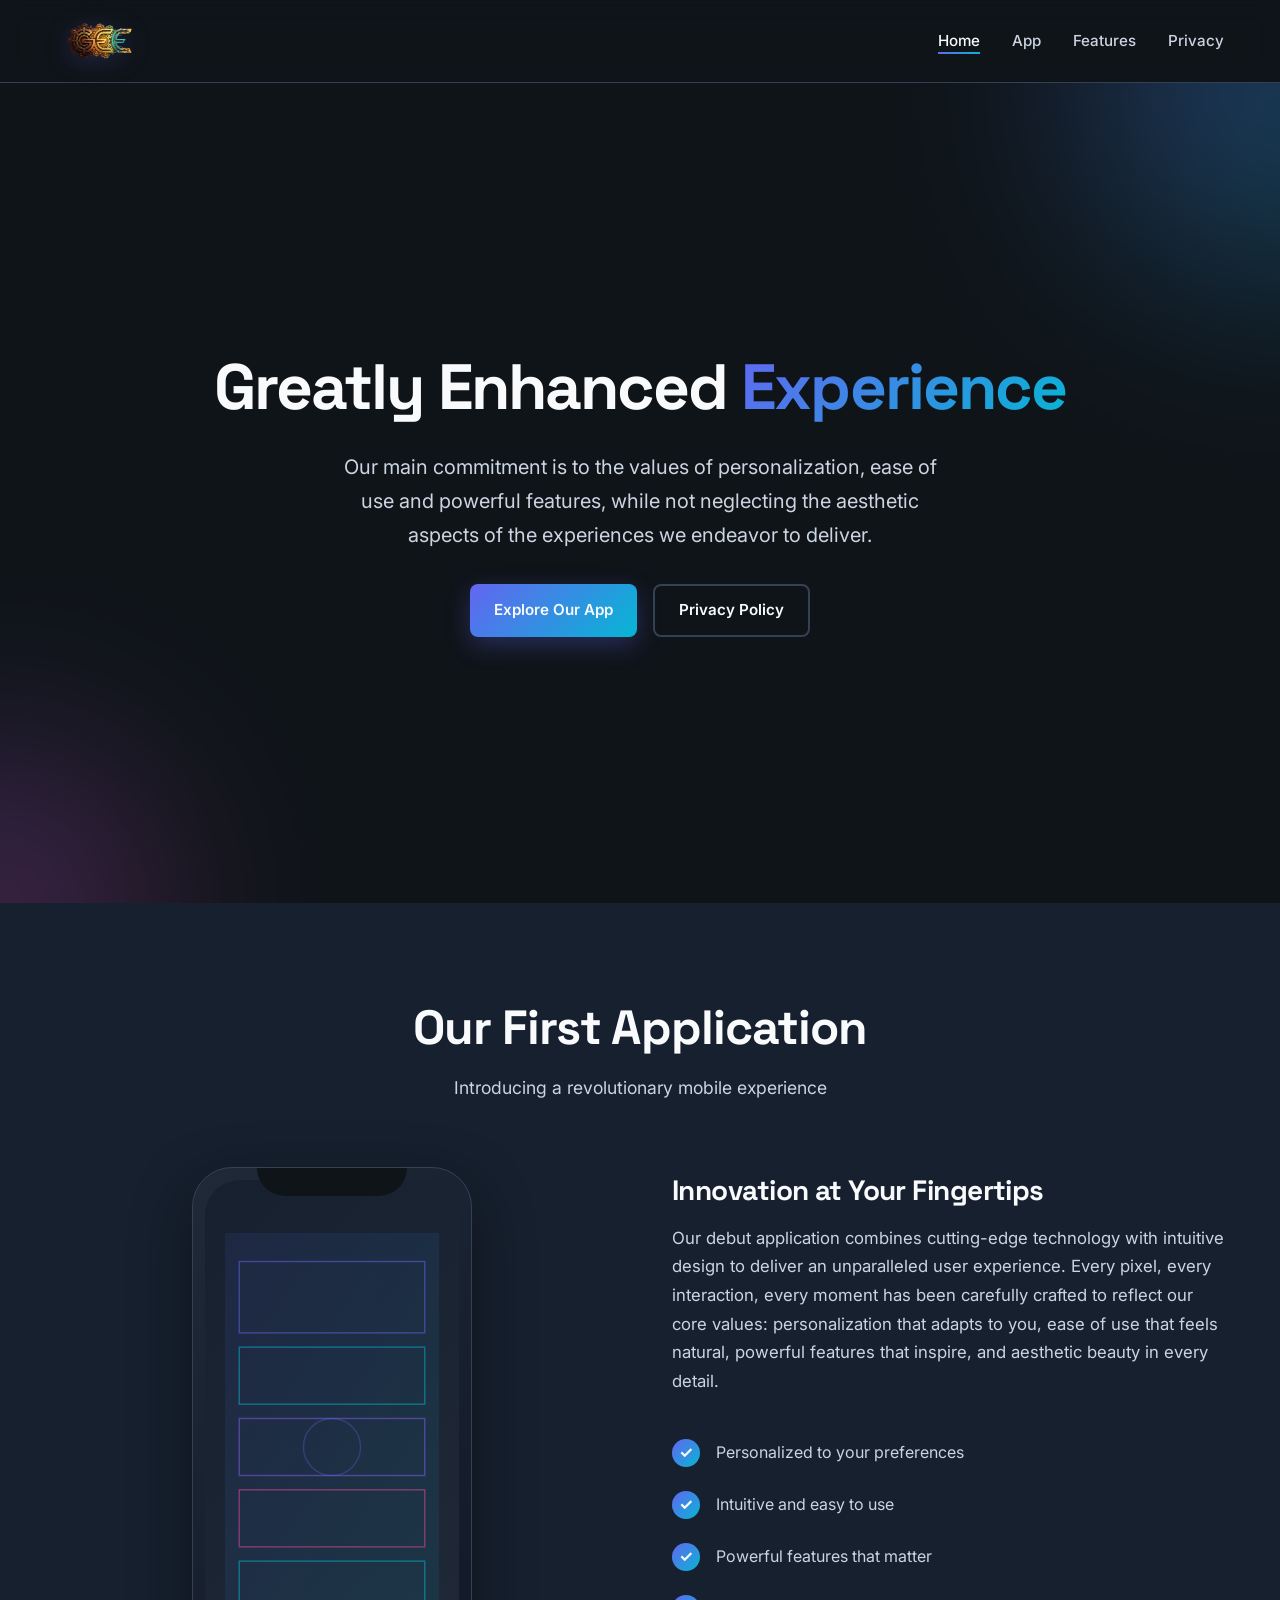
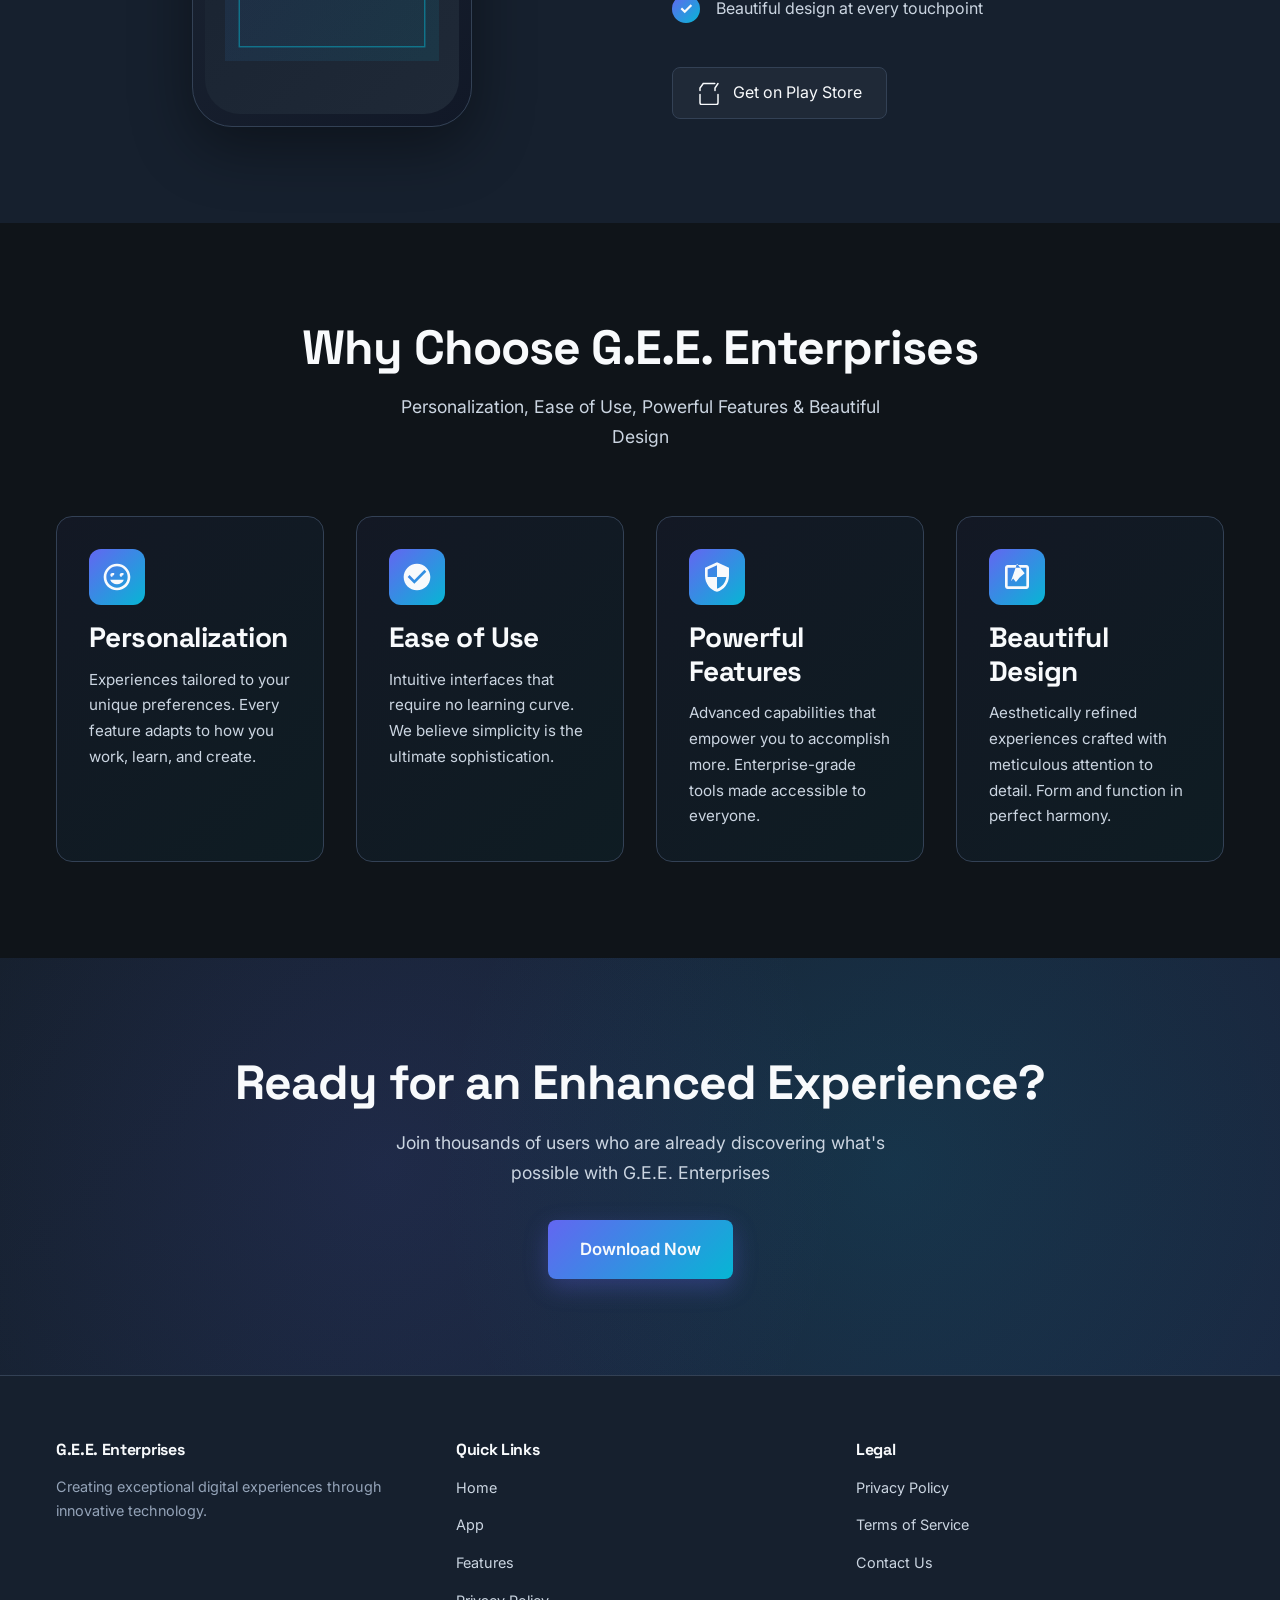
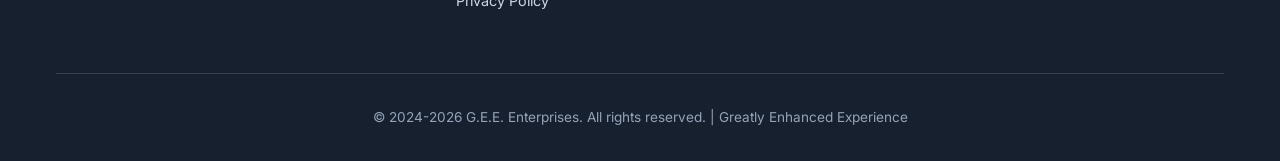
==== commit 0bab3a6e: "Update site content to reflect core values of personalization, ease of use, powerful features, and a" ====
--- a/index.html
+++ b/index.html
@@ -36,7 +36,7 @@
         <div class="container">
             <div class="hero-content">
                 <h1 class="hero-title">Greatly Enhanced <span class="gradient-text">Experience</span></h1>
-                <p class="hero-subtitle">Premium mobile applications designed for exceptional user experiences. At G.E.E. Enterprises, we believe technology should inspire and delight.</p>
+                <p class="hero-subtitle">Our main commitment is to the values of personalization, ease of use and powerful features, while not neglecting the aesthetic aspects of the experiences we endeavor to deliver.</p>
                 <div class="hero-cta">
                     <a href="#app" class="btn btn-primary">Explore Our App</a>
                     <a href="privacy-policy.html" class="btn btn-secondary">Privacy Policy</a>
@@ -84,13 +84,13 @@
                 
                 <div class="app-content">
                     <h3>Innovation at Your Fingertips</h3>
-                    <p>Our debut application combines cutting-edge technology with intuitive design to deliver an unparalleled user experience. Every pixel, every interaction, every moment has been carefully crafted.</p>
+                    <p>Our debut application combines cutting-edge technology with intuitive design to deliver an unparalleled user experience. Every pixel, every interaction, every moment has been carefully crafted to reflect our core values: personalization that adapts to you, ease of use that feels natural, powerful features that inspire, and aesthetic beauty in every detail.</p>
                     
                     <ul class="features-list">
-                        <li><span class="feature-icon">✓</span> Intuitive user interface</li>
-                        <li><span class="feature-icon">✓</span> Lightning-fast performance</li>
-                        <li><span class="feature-icon">✓</span> Seamless synchronization</li>
-                        <li><span class="feature-icon">✓</span> Enterprise-grade security</li>
+                        <li><span class="feature-icon">✓</span> Personalized to your preferences</li>
+                        <li><span class="feature-icon">✓</span> Intuitive and easy to use</li>
+                        <li><span class="feature-icon">✓</span> Powerful features that matter</li>
+                        <li><span class="feature-icon">✓</span> Beautiful design at every touchpoint</li>
                     </ul>
                     
                     <div class="download-badges">
@@ -112,18 +112,18 @@
         <div class="container">
             <div class="section-header">
                 <h2>Why Choose G.E.E. Enterprises</h2>
-                <p>Exceptional quality is our standard, not our exception</p>
+                <p>Personalization, Ease of Use, Powerful Features & Beautiful Design</p>
             </div>
             
             <div class="features-grid">
                 <div class="feature-card">
                     <div class="feature-icon-box">
                         <svg width="32" height="32" viewBox="0 0 24 24" fill="none" xmlns="http://www.w3.org/2000/svg">
-                            <path d="M12 2C6.48 2 2 6.48 2 12s4.48 10 10 10 10-4.48 10-10S17.52 2 12 2zm0 18c-4.41 0-8-3.59-8-8s3.59-8 8-8 8 3.59 8 8-3.59 8-8 8zm3.5-9c.83 0 1.5-.67 1.5-1.5S16.33 8 15.5 8 14 8.67 14 9.5s.67 1.5 1.5 1.5z" fill="currentColor"/>
-                        </svg>
-                    </div>
-                    <h3>User-Centric Design</h3>
-                    <p>Every feature designed with your needs in mind. We prioritize usability and accessibility in all our products.</p>
+                            <path d="M12 2C6.48 2 2 6.48 2 12s4.48 10 10 10 10-4.48 10-10S17.52 2 12 2zm0 18c-4.41 0-8-3.59-8-8s3.59-8 8-8 8 3.59 8 8-3.59 8-8 8zm3.5-9c.83 0 1.5-.67 1.5-1.5S16.33 9 15.5 9 14 9.67 14 10.5s.67 1.5 1.5 1.5zm-7 0c.83 0 1.5-.67 1.5-1.5S9.33 9 8.5 9 7 9.67 7 10.5 7.67 12 8.5 12zm3.5 6.5c2.33 0 4.31-1.46 5.11-3.5H6.89c.8 2.04 2.78 3.5 5.11 3.5z" fill="currentColor"/>
+                        </svg>
+                    </div>
+                    <h3>Personalization</h3>
+                    <p>Experiences tailored to your unique preferences. Every feature adapts to how you work, learn, and create.</p>
                 </div>
                 
                 <div class="feature-card">
@@ -132,8 +132,8 @@
                             <path d="M12 2C6.48 2 2 6.48 2 12s4.48 10 10 10 10-4.48 10-10S17.52 2 12 2zm-2 15l-5-5 1.41-1.41L10 14.17l7.59-7.59L19 8l-9 9z" fill="currentColor"/>
                         </svg>
                     </div>
-                    <h3>Quality Assurance</h3>
-                    <p>Rigorous testing and continuous improvement ensure our applications meet the highest standards of reliability.</p>
+                    <h3>Ease of Use</h3>
+                    <p>Intuitive interfaces that require no learning curve. We believe simplicity is the ultimate sophistication.</p>
                 </div>
                 
                 <div class="feature-card">
@@ -142,18 +142,18 @@
                             <path d="M12 1L3 5v6c0 5.55 3.84 10.74 9 12 5.16-1.26 9-6.45 9-12V5l-9-4zm0 10.99h7c-.53 4.12-3.28 7.72-7 8.77V12H5V6.3l7-3.11v8.8z" fill="currentColor"/>
                         </svg>
                     </div>
-                    <h3>Security First</h3>
-                    <p>Your data is our responsibility. We implement enterprise-grade security measures across all platforms.</p>
-                </div>
-                
-                <div class="feature-card">
-                    <div class="feature-icon-box">
-                        <svg width="32" height="32" viewBox="0 0 24 24" fill="none" xmlns="http://www.w3.org/2000/svg">
-                            <path d="M12 8c1.1 0 2-.9 2-2s-.9-2-2-2-2 .9-2 2 .9 2 2 2zm0 2c-1.1 0-2 .9-2 2s.9 2 2 2 2-.9 2-2-.9-2-2-2zm0 6c-1.1 0-2 .9-2 2s.9 2 2 2 2-.9 2-2-.9-2-2-2z" fill="currentColor"/>
-                        </svg>
-                    </div>
-                    <h3>Continuous Innovation</h3>
-                    <p>We're committed to staying ahead of the curve with regular updates and new features based on user feedback.</p>
+                    <h3>Powerful Features</h3>
+                    <p>Advanced capabilities that empower you to accomplish more. Enterprise-grade tools made accessible to everyone.</p>
+                </div>
+                
+                <div class="feature-card">
+                    <div class="feature-icon-box">
+                        <svg width="32" height="32" viewBox="0 0 24 24" fill="none" xmlns="http://www.w3.org/2000/svg">
+                            <path d="M19 3H5c-1.1 0-2 .9-2 2v14c0 1.1.9 2 2 2h14c1.1 0 2-.9 2-2V5c0-1.1-.9-2-2-2zm0 16H5V5h14v14zm-5.04-6.71l-2.75 3.54-2.08-2.72-1.7 2.12L12 2l5.77 7.23z" fill="currentColor"/>
+                        </svg>
+                    </div>
+                    <h3>Beautiful Design</h3>
+                    <p>Aesthetically refined experiences crafted with meticulous attention to detail. Form and function in perfect harmony.</p>
                 </div>
             </div>
         </div>
--- a/styles.css
+++ b/styles.css
@@ -133,6 +133,19 @@
     display: flex;
     align-items: center;
     gap: 0.5rem;
+    flex-shrink: 0;
+}
+
+.logo-image {
+    height: 50px;
+    width: auto;
+    transition: var(--transition);
+    filter: drop-shadow(0 4px 12px rgba(99, 102, 241, 0.2));
+}
+
+.logo-image:hover {
+    filter: drop-shadow(0 6px 16px rgba(99, 102, 241, 0.3));
+    transform: scale(1.05);
 }
 
 .logo-text {
@@ -737,6 +750,10 @@
     .section-header {
         margin-bottom: 2rem;
     }
+
+    .logo-image {
+        height: 40px;
+    }
 }
 
 @media (max-width: 480px) {
@@ -787,6 +804,10 @@
     .gradient-orb-2 {
         width: 200px;
         height: 200px;
+    }
+
+    .logo-image {
+        height: 35px;
     }
 }
 
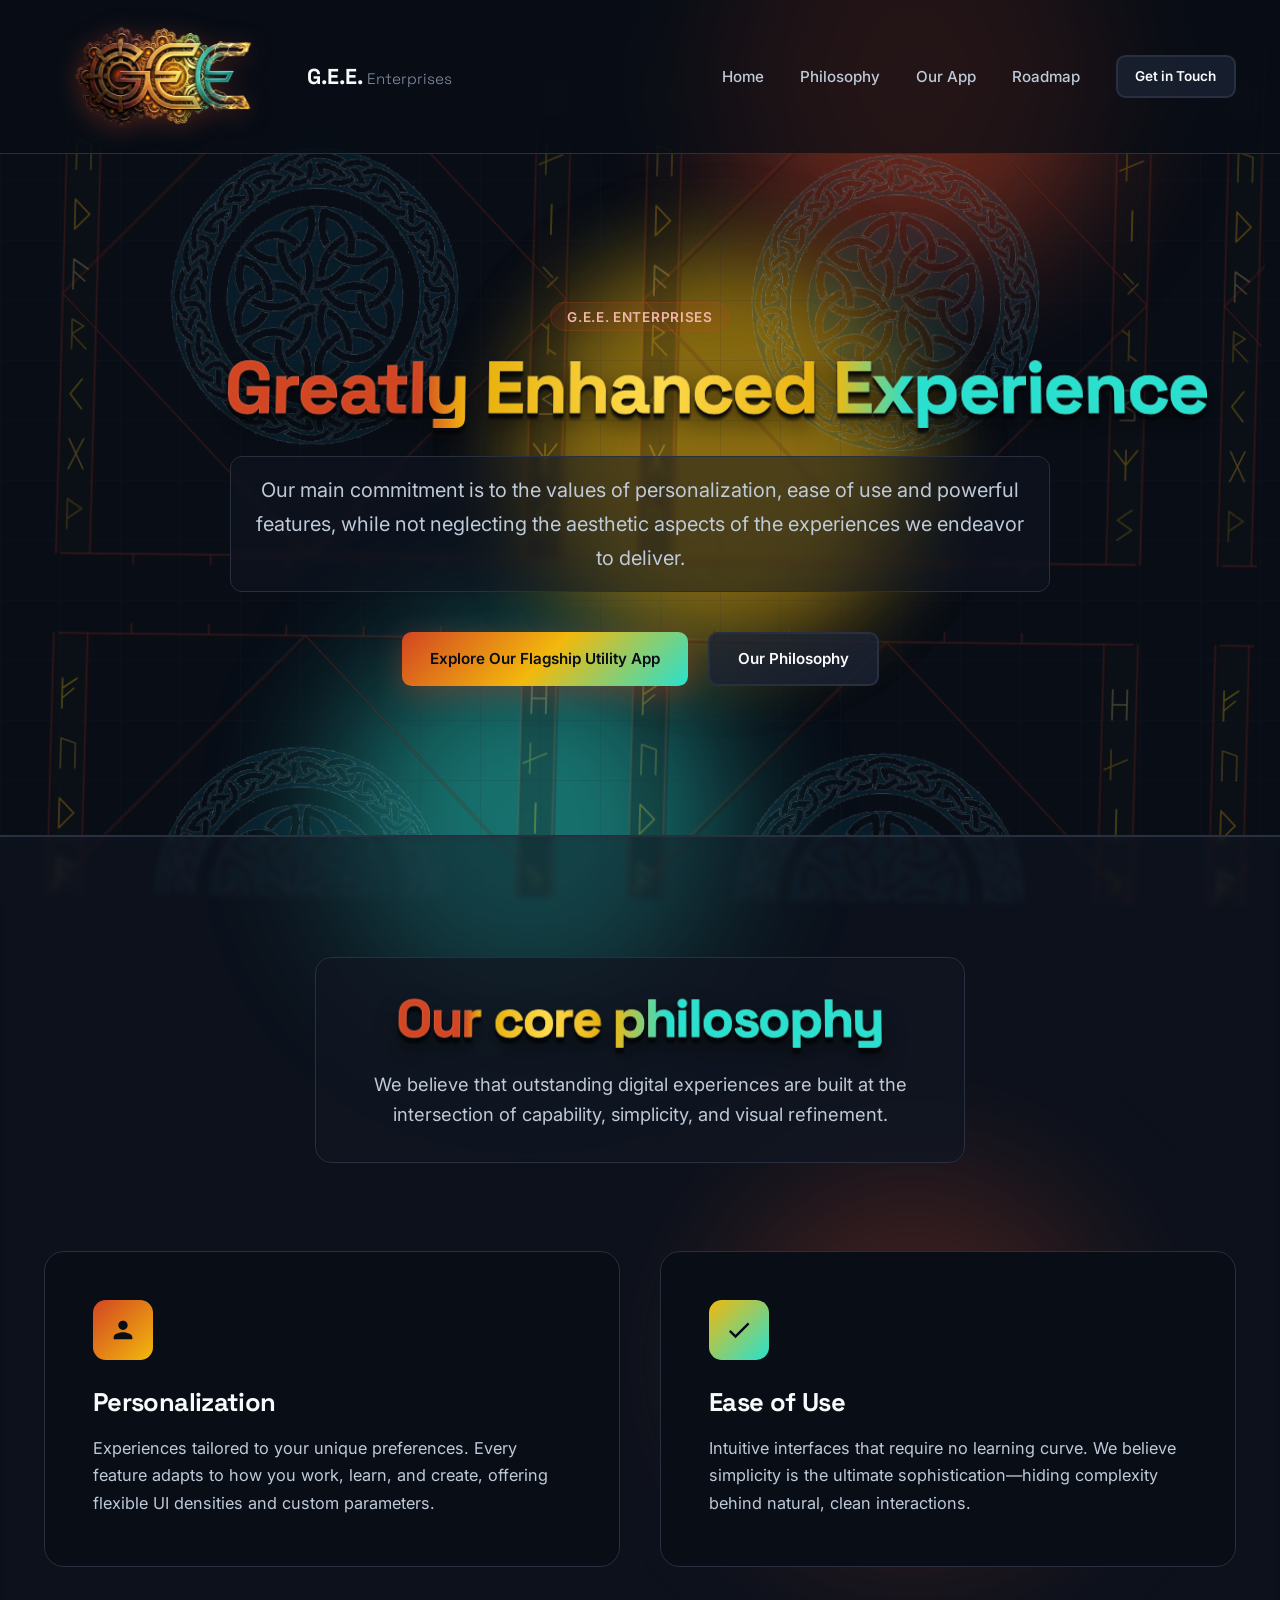
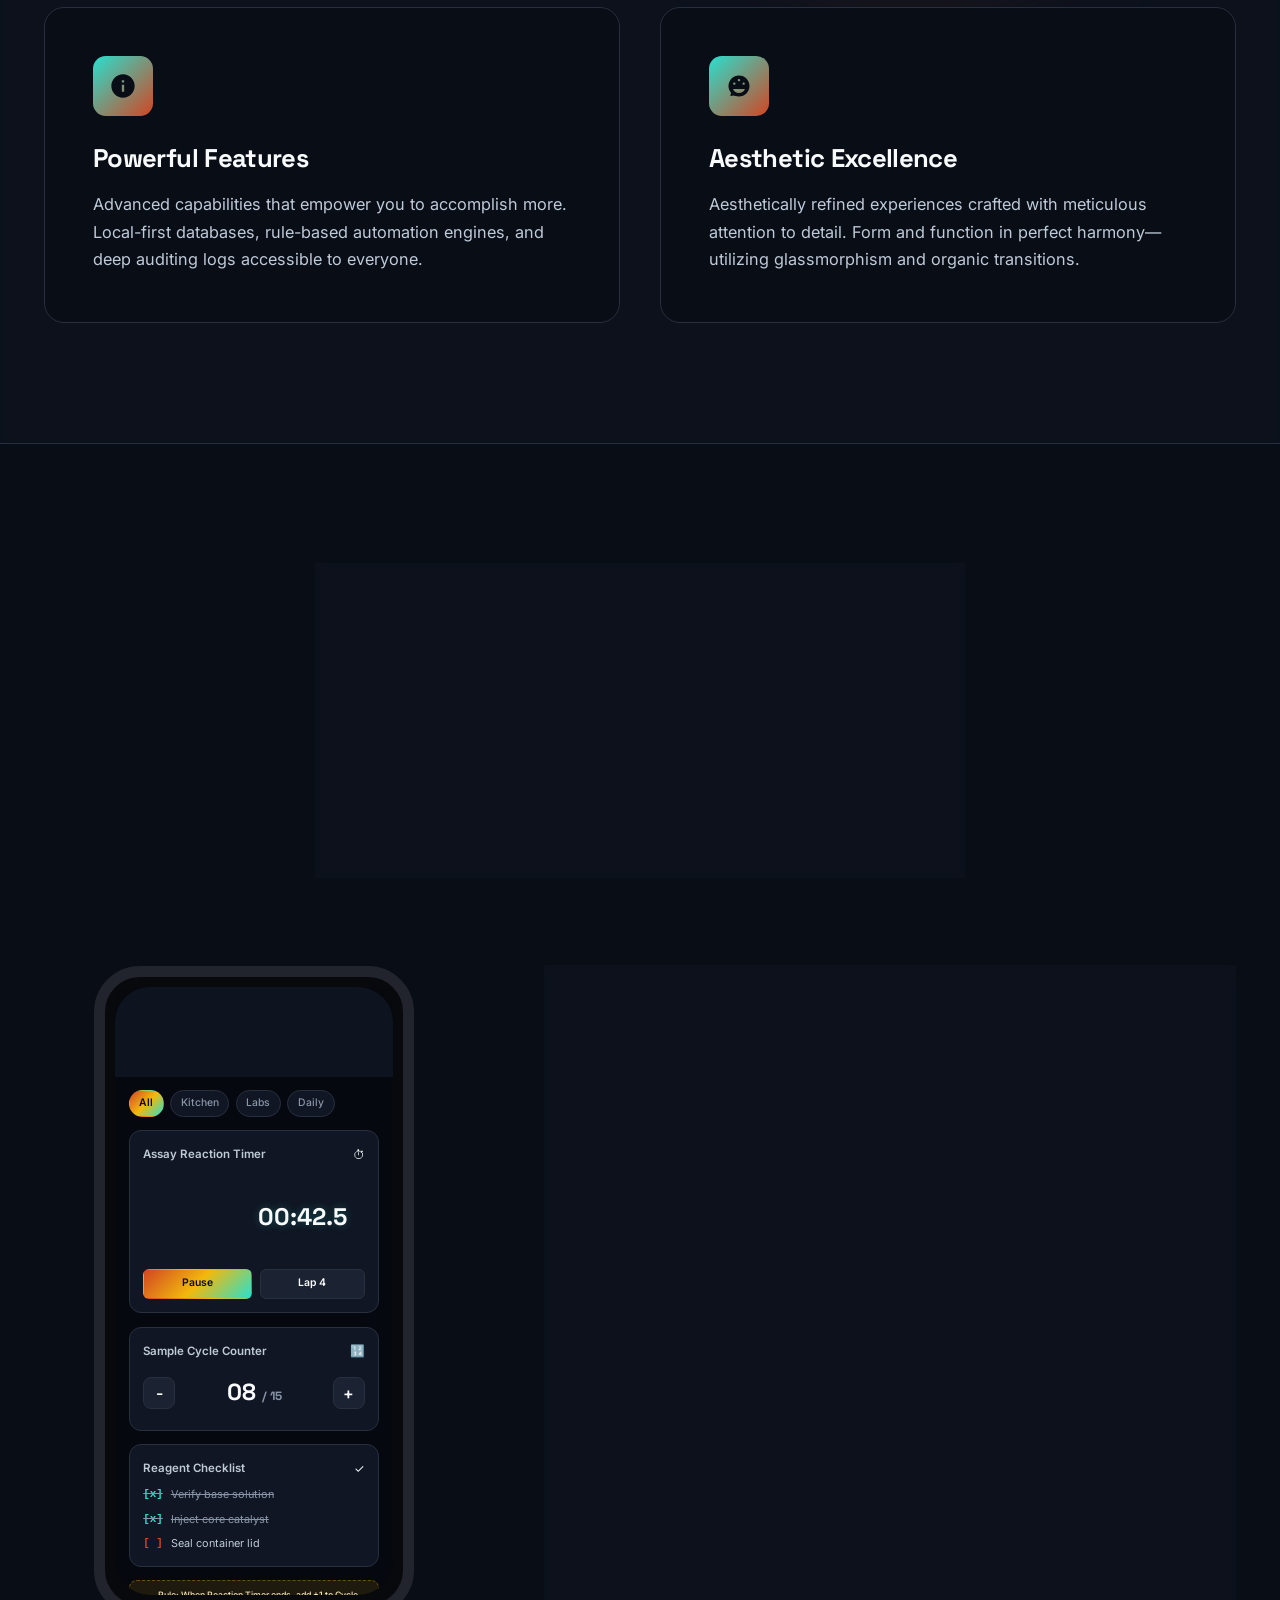
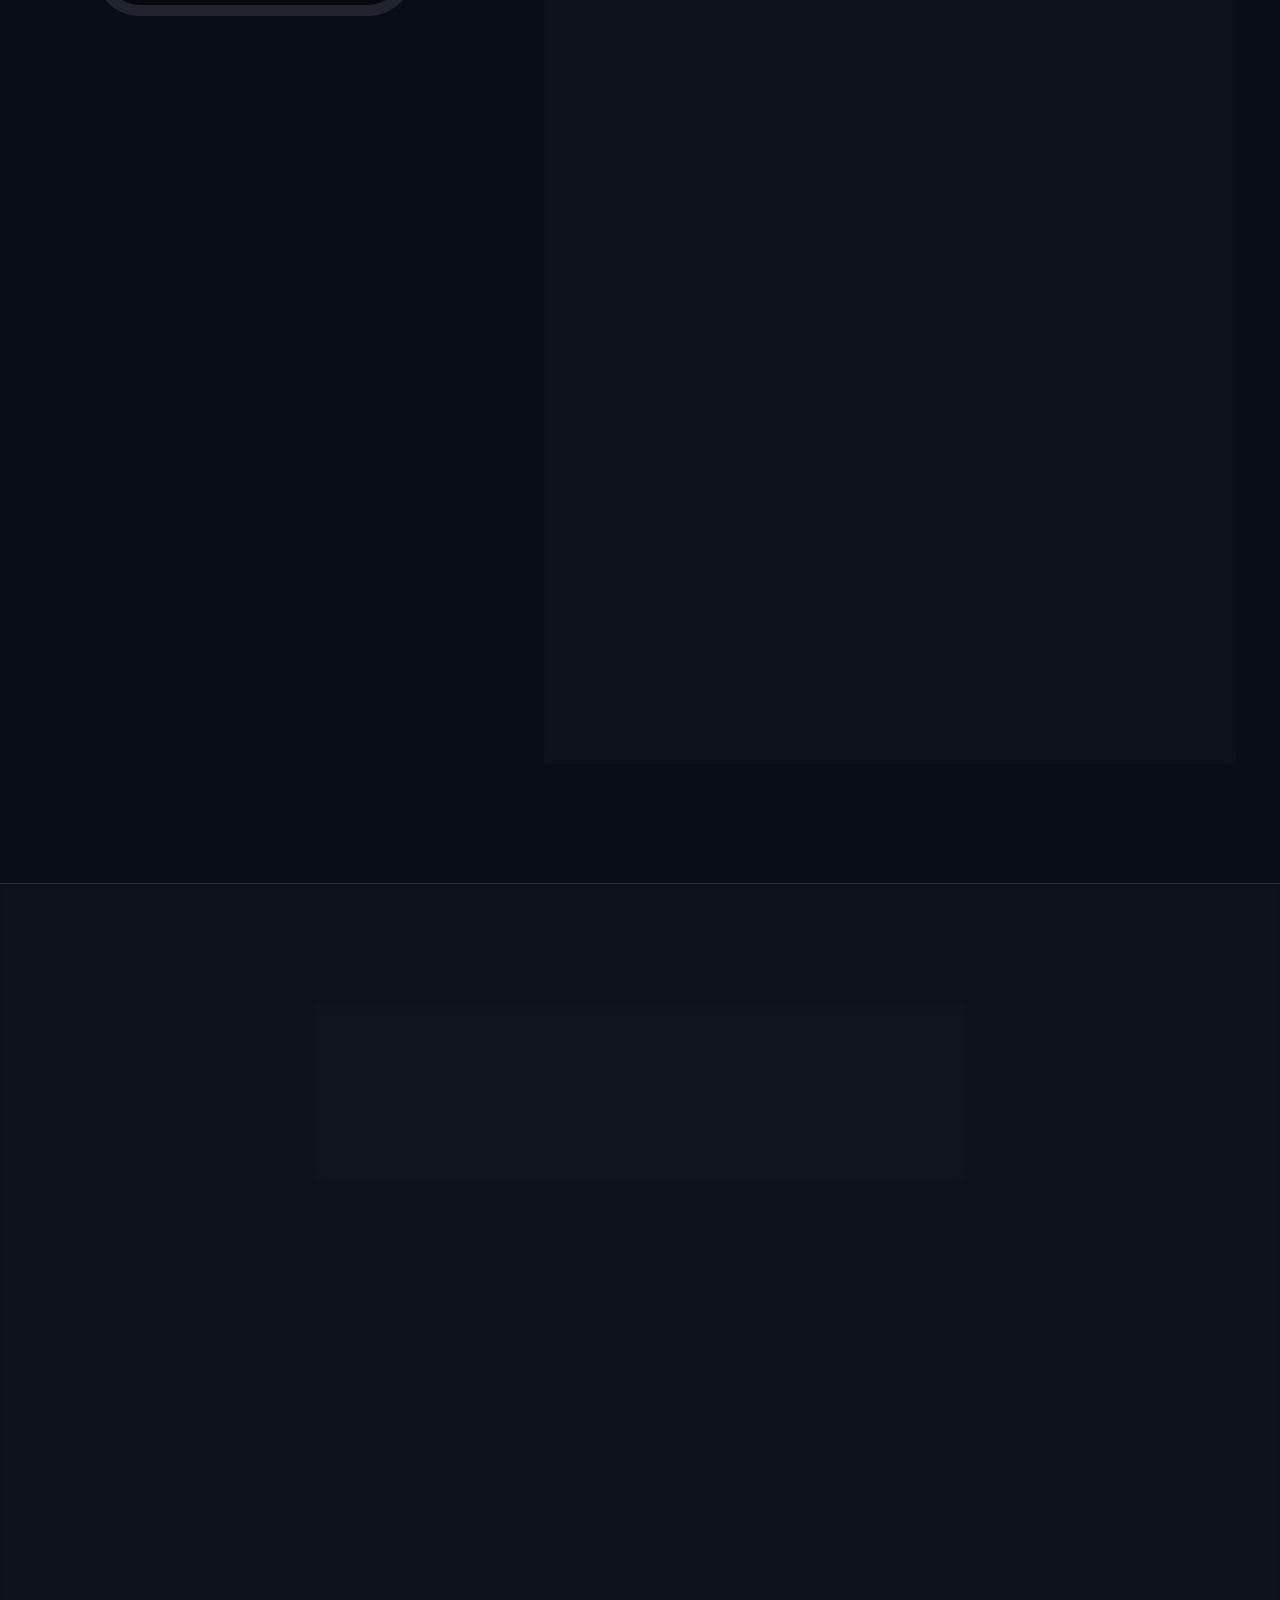
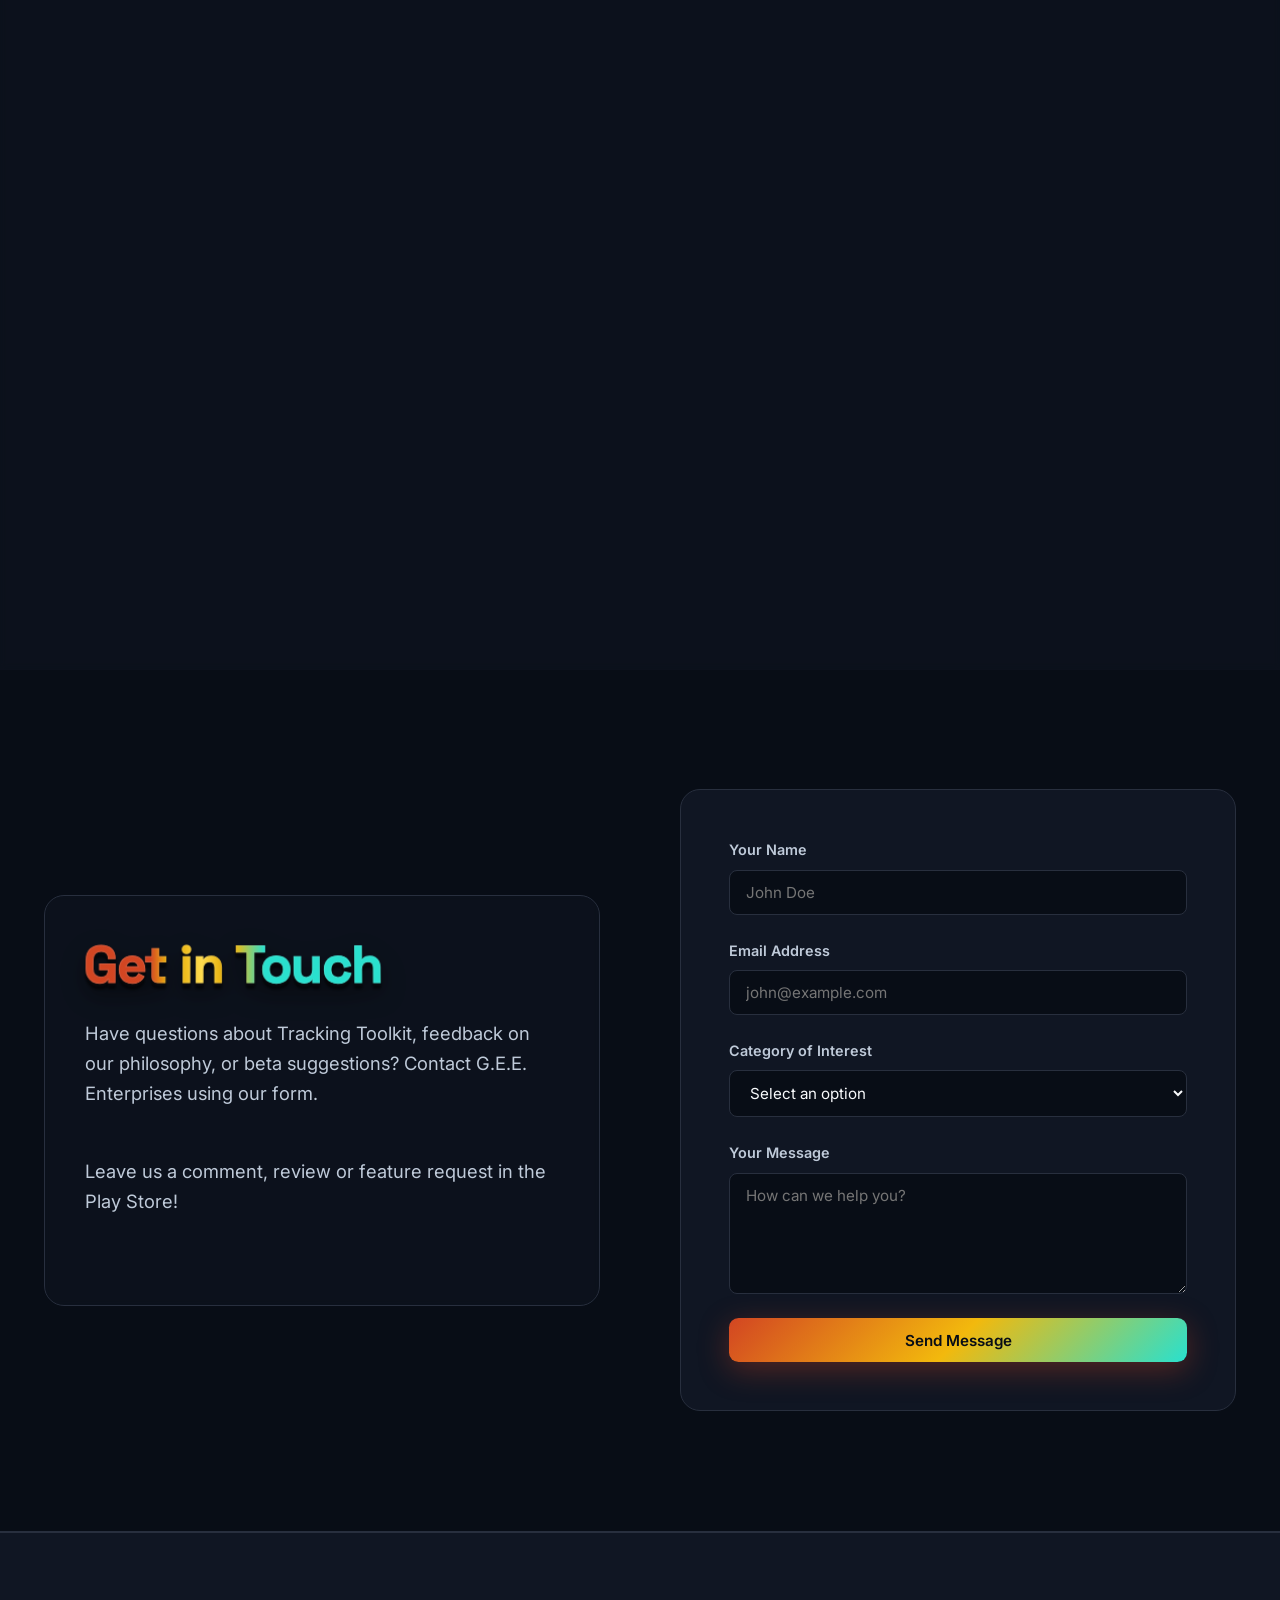
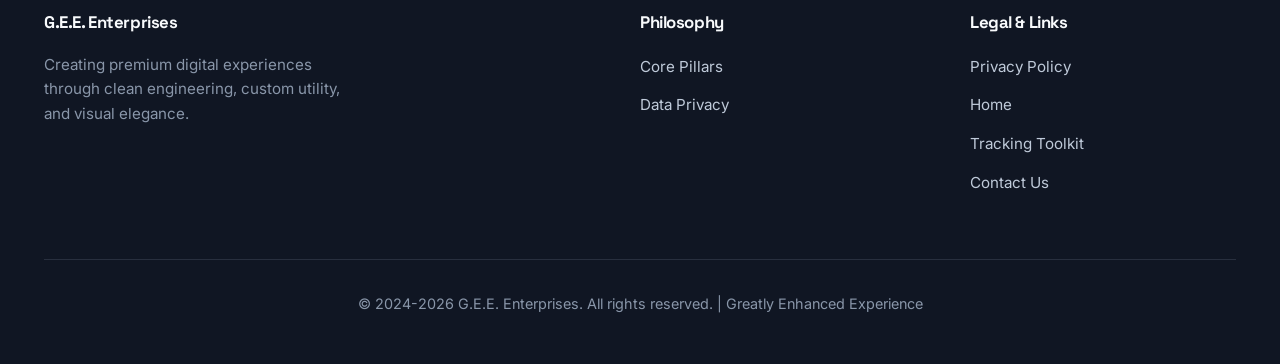
==== commit cd46bd2f: "Site version 1.0 - Official portal for G.E.E. Enterprises This commit establishes the initial releas" ====
--- a/index.html
+++ b/index.html
@@ -3,29 +3,45 @@
 <head>
     <meta charset="UTF-8">
     <meta name="viewport" content="width=device-width, initial-scale=1.0">
-    <meta name="description" content="G.E.E. Enterprises - Greatly Enhanced Experience. Premium mobile applications designed for exceptional user experiences.">
-    <meta name="keywords" content="mobile apps, G.E.E. Enterprises, enhanced experience, technology">
-    <meta name="theme-color" content="#0f1419">
+    <meta name="description" content="G.E.E. Enterprises - Greatly Enhanced Experience. We build premium applications committed to personalization, ease of use, powerful features, and aesthetic excellence.">
+    <meta name="keywords" content="G.E.E. Enterprises, Greatly Enhanced Experience, Tracking Toolkit, mobile apps, personalization, ease of use, powerful features, aesthetics, local-first">
+    <meta name="theme-color" content="#090d16">
     
     <title>G.E.E. Enterprises | Greatly Enhanced Experience</title>
     <link rel="stylesheet" href="styles.css">
     <link rel="preconnect" href="https://fonts.googleapis.com">
     <link rel="preconnect" href="https://fonts.gstatic.com" crossorigin>
-    <link href="https://fonts.googleapis.com/css2?family=Inter:wght@300;400;500;600;700&family=Space+Grotesk:wght@600;700&display=swap" rel="stylesheet">
+    <link href="https://fonts.googleapis.com/css2?family=Inter:wght@300;400;500;600;700&family=Space+Grotesk:wght@500;600;700&display=swap" rel="stylesheet">
 </head>
 <body>
+    <!-- Celtic Background Overlay -->
+    <div class="celtic-bg-overlay" aria-hidden="true"></div>
+
+    <!-- Parallax Background Orbs & Grid -->
+    <div class="page-background" aria-hidden="true">
+        <div class="gradient-orb gradient-orb-1 gradient-orb-1-a"></div>
+        <div class="gradient-orb gradient-orb-1 gradient-orb-1-b"></div>
+        <div class="gradient-orb gradient-orb-2 gradient-orb-2-a"></div>
+        <div class="gradient-orb gradient-orb-2 gradient-orb-2-b"></div>
+        <div class="gradient-orb gradient-orb-3 gradient-orb-3-a"></div>
+        <div class="gradient-orb gradient-orb-3 gradient-orb-3-b"></div>
+        <div class="grid-overlay"></div>
+    </div>
+
     <!-- Navigation -->
-    <nav class="navbar">
+    <nav class="navbar" id="site-navbar">
         <div class="container">
             <div class="navbar-content">
                 <div class="logo">
-                    <img src="assets/logo.png" alt="G.E.E. Enterprises Logo" class="logo-image">
+                    <img src="assets/logo.png" alt="G.E.E. Enterprises Logo" class="logo-image" id="nav-logo-img">
+                    <span class="logo-text">G.E.E. <span class="logo-subtitle">Enterprises</span></span>
                 </div>
                 <ul class="nav-links">
                     <li><a href="#home" class="nav-link">Home</a></li>
-                    <li><a href="#app" class="nav-link">App</a></li>
-                    <li><a href="#features" class="nav-link">Features</a></li>
-                    <li><a href="#privacy" class="nav-link">Privacy</a></li>
+                    <li><a href="#philosophy" class="nav-link">Philosophy</a></li>
+                    <li><a href="#app" class="nav-link">Our App</a></li>
+                    <li><a href="#roadmap" class="nav-link">Roadmap</a></li>
+                    <li><a href="#contact" class="nav-link btn btn-secondary btn-nav">Get in Touch</a></li>
                 </ul>
             </div>
         </div>
@@ -35,137 +51,340 @@
     <section id="home" class="hero">
         <div class="container">
             <div class="hero-content">
-                <h1 class="hero-title">Greatly Enhanced <span class="gradient-text">Experience</span></h1>
+                <div class="badge-container">
+                    <span class="hero-badge">G.E.E. Enterprises</span>
+                </div>
+                <h1 class="hero-title title-3-words"><span class="word-1-red">Greatly</span> <span class="word-2-gold">Enhanced</span> <span class="word-3-turquoise">Experience</span></h1>
                 <p class="hero-subtitle">Our main commitment is to the values of personalization, ease of use and powerful features, while not neglecting the aesthetic aspects of the experiences we endeavor to deliver.</p>
                 <div class="hero-cta">
-                    <a href="#app" class="btn btn-primary">Explore Our App</a>
-                    <a href="privacy-policy.html" class="btn btn-secondary">Privacy Policy</a>
-                </div>
-            </div>
-        </div>
-        <div class="hero-background">
-            <div class="gradient-orb gradient-orb-1"></div>
-            <div class="gradient-orb gradient-orb-2"></div>
+                    <a href="#app" class="btn btn-primary" id="hero-explore-btn">Explore Our Flagship Utility App</a>
+                    <a href="#philosophy" class="btn btn-secondary" id="hero-philosophy-btn">Our Philosophy</a>
+                </div>
+            </div>
         </div>
     </section>
 
-    <!-- App Section with Mockup -->
-    <section id="app" class="app-section">
+    <!-- Core Philosophy Section -->
+    <section id="philosophy" class="philosophy-section">
         <div class="container">
             <div class="section-header">
-                <h2>Our First Application</h2>
-                <p>Introducing a revolutionary mobile experience</p>
-            </div>
-            
-            <div class="app-grid">
-                <div class="app-mockup">
+                <h2 class="title-3-words"><span class="word-1-red">Our</span> <span class="word-2-gold">core</span> <span class="word-3-turquoise">philosophy</span></h2>
+                <p>We believe that outstanding digital experiences are built at the intersection of capability, simplicity, and visual refinement.</p>
+            </div>
+            
+            <div class="philosophy-grid">
+                <!-- Personalization -->
+                <div class="philosophy-card border-glow-red">
+                    <div class="philosophy-icon-box bg-gradient-red">
+                        <svg width="28" height="28" viewBox="0 0 24 24" fill="none" xmlns="http://www.w3.org/2000/svg">
+                            <path d="M12 12c2.21 0 4-1.79 4-4s-1.79-4-4-4-4 1.79-4 4 1.79 4 4 4zm0 2c-2.67 0-8 1.34-8 4v2h16v-2c0-2.66-5.33-4-8-4z" fill="currentColor"/>
+                        </svg>
+                    </div>
+                    <h3>Personalization</h3>
+                    <p>Experiences tailored to your unique preferences. Every feature adapts to how you work, learn, and create, offering flexible UI densities and custom parameters.</p>
+                </div>
+                
+                <!-- Ease of Use -->
+                <div class="philosophy-card border-glow-gold">
+                    <div class="philosophy-icon-box bg-gradient-gold">
+                        <svg width="28" height="28" viewBox="0 0 24 24" fill="none" xmlns="http://www.w3.org/2000/svg">
+                            <path d="M9 16.17L4.83 12l-1.42 1.41L9 19 21 7l-1.41-1.41L9 16.17z" fill="currentColor"/>
+                        </svg>
+                    </div>
+                    <h3>Ease of Use</h3>
+                    <p>Intuitive interfaces that require no learning curve. We believe simplicity is the ultimate sophistication—hiding complexity behind natural, clean interactions.</p>
+                </div>
+
+                <!-- Powerful Features -->
+                <div class="philosophy-card border-glow-turquoise">
+                    <div class="philosophy-icon-box bg-gradient-turquoise">
+                        <svg width="28" height="28" viewBox="0 0 24 24" fill="none" xmlns="http://www.w3.org/2000/svg">
+                            <path d="M12 2C6.48 2 2 6.48 2 12s4.48 10 10 10 10-4.48 10-10S17.52 2 12 2zm1 15h-2v-6h2v6zm0-8h-2V7h2v2z" fill="currentColor"/>
+                        </svg>
+                    </div>
+                    <h3>Powerful Features</h3>
+                    <p>Advanced capabilities that empower you to accomplish more. Local-first databases, rule-based automation engines, and deep auditing logs accessible to everyone.</p>
+                </div>
+
+                <!-- Aesthetic Excellence -->
+                <div class="philosophy-card border-glow-turquoise">
+                    <div class="philosophy-icon-box bg-gradient-turquoise">
+                        <svg width="28" height="28" viewBox="0 0 24 24" fill="none" xmlns="http://www.w3.org/2000/svg">
+                            <path d="M12 3c-4.97 0-9 4.03-9 9 0 2.12.74 4.07 1.97 5.61.18.23.23.53.13.82l-.45 1.34c-.18.54.34 1.05.88.88l1.34-.45c.29-.1.59-.05.82.13C10.18 20.5 11.08 21 12 21c4.97 0 9-4.03 9-9s-4.03-9-9-9zm-4 8c-.55 0-1-.45-1-1s.45-1 1-1 1 .45 1 1-.45 1-1 1zm4-3c-.55 0-1-.45-1-1s.45-1 1-1 1 .45 1 1-.45 1-1 1zm4 3c-.55 0-1-.45-1-1s.45-1 1-1 1 .45 1 1-.45 1-1 1zm-4 7c-2.33 0-4.31-1.46-5.11-3.5h10.22c-.8 2.04-2.78 3.5-5.11 3.5z" fill="currentColor"/>
+                        </svg>
+                    </div>
+                    <h3>Aesthetic Excellence</h3>
+                    <p>Aesthetically refined experiences crafted with meticulous attention to detail. Form and function in perfect harmony—utilizing glassmorphism and organic transitions.</p>
+                </div>
+            </div>
+        </div>
+    </section>
+
+    <!-- Flagship Product Section -->
+    <section id="app" class="flagship-section">
+        <div class="container">
+            <div class="section-header">
+                <span class="section-badge">Flagship Utility Application</span>
+                <h2>Tracking Toolkit: Time & Count</h2>
+                <p class="section-lead">A practical realization of our philosophy. Blend trackers, timers, and checklists with custom, local-first automation rules.</p>
+            </div>
+            
+            <div class="flagship-grid">
+                <!-- App Mockup Display -->
+                <div class="app-showcase">
                     <div class="phone-frame">
+                        <div class="phone-notch"></div>
                         <div class="phone-screen">
-                            <div class="mockup-placeholder">
-                                <svg viewBox="0 0 300 600" xmlns="http://www.w3.org/2000/svg">
-                                    <defs>
-                                        <linearGradient id="mockupGradient" x1="0%" y1="0%" x2="100%" y2="100%">
-                                            <stop offset="0%" style="stop-color:#6366f1;stop-opacity:0.1" />
-                                            <stop offset="100%" style="stop-color:#06b6d4;stop-opacity:0.1" />
-                                        </linearGradient>
-                                    </defs>
-                                    <rect width="300" height="600" fill="url(#mockupGradient)"/>
-                                    <rect x="20" y="40" width="260" height="100" fill="none" stroke="#6366f1" stroke-width="2" opacity="0.5"/>
-                                    <rect x="20" y="160" width="260" height="80" fill="none" stroke="#06b6d4" stroke-width="2" opacity="0.5"/>
-                                    <rect x="20" y="260" width="260" height="80" fill="none" stroke="#8b5cf6" stroke-width="2" opacity="0.5"/>
-                                    <rect x="20" y="360" width="260" height="80" fill="none" stroke="#ec4899" stroke-width="2" opacity="0.5"/>
-                                    <rect x="20" y="460" width="260" height="120" fill="none" stroke="#06b6d4" stroke-width="2" opacity="0.5"/>
-                                    <circle cx="150" cy="300" r="40" fill="none" stroke="#6366f1" stroke-width="2" opacity="0.3"/>
-                                </svg>
+                            <!-- Simulated App UI in HTML/CSS -->
+                            <div class="app-ui">
+                                <div class="app-header">
+                                    <span class="app-logo">TT</span>
+                                    <div class="app-title-group">
+                                        <span class="app-title">Tracking Toolkit</span>
+                                        <span class="app-subtitle">Dashboard</span>
+                                    </div>
+                                    <span class="app-status-badge">Offline Safe</span>
+                                </div>
+                                
+                                <div class="app-scrollable-content">
+                                    <!-- Tag Filter Bar -->
+                                    <div class="app-tags">
+                                        <span class="app-tag active">All</span>
+                                        <span class="app-tag">Kitchen</span>
+                                        <span class="app-tag">Labs</span>
+                                        <span class="app-tag">Daily</span>
+                                    </div>
+                                    
+                                    <!-- Timer Card -->
+                                    <div class="app-card app-card-timer">
+                                        <div class="app-card-header">
+                                            <span class="app-card-title">Assay Reaction Timer</span>
+                                            <span class="app-card-icon">⏱</span>
+                                        </div>
+                                        <div class="timer-display-box">
+                                            <svg class="timer-ring" width="80" height="80">
+                                                <circle class="timer-ring-bg" cx="40" cy="40" r="34" />
+                                                <circle class="timer-ring-progress" cx="40" cy="40" r="34" />
+                                            </svg>
+                                            <div class="timer-digits">00:42.5</div>
+                                        </div>
+                                        <div class="timer-controls">
+                                            <span class="app-inner-btn play">Pause</span>
+                                            <span class="app-inner-btn lap">Lap 4</span>
+                                        </div>
+                                    </div>
+                                    
+                                    <!-- Tally Counter Card -->
+                                    <div class="app-card app-card-counter">
+                                        <div class="app-card-header">
+                                            <span class="app-card-title">Sample Cycle Counter</span>
+                                            <span class="app-card-icon">🔢</span>
+                                        </div>
+                                        <div class="counter-body">
+                                            <div class="counter-control-btn minus">-</div>
+                                            <div class="counter-val">08 <span class="counter-target">/ 15</span></div>
+                                            <div class="counter-control-btn plus">+</div>
+                                        </div>
+                                    </div>
+                                    
+                                    <!-- Checklist Card -->
+                                    <div class="app-card app-card-checklist">
+                                        <div class="app-card-header">
+                                            <span class="app-card-title">Reagent Checklist</span>
+                                            <span class="app-card-icon">✓</span>
+                                        </div>
+                                        <div class="checklist-items">
+                                            <div class="check-item checked">
+                                                <span class="check-box">[x]</span>
+                                                <span class="check-label">Verify base solution</span>
+                                            </div>
+                                            <div class="check-item checked">
+                                                <span class="check-box">[x]</span>
+                                                <span class="check-label">Inject core catalyst</span>
+                                            </div>
+                                            <div class="check-item">
+                                                <span class="check-box">[ ]</span>
+                                                <span class="check-label">Seal container lid</span>
+                                            </div>
+                                        </div>
+                                    </div>
+
+                                    <!-- Rule Notification -->
+                                    <div class="app-rule-bubble">
+                                        <span class="rule-icon">🔗</span>
+                                        <span class="rule-text">Rule: When Reaction Timer ends, add +1 to Cycle Counter.</span>
+                                    </div>
+                                </div>
                             </div>
                         </div>
                     </div>
                 </div>
                 
-                <div class="app-content">
+                <!-- App Information Content -->
+                <div class="flagship-content">
                     <h3>Innovation at Your Fingertips</h3>
-                    <p>Our debut application combines cutting-edge technology with intuitive design to deliver an unparalleled user experience. Every pixel, every interaction, every moment has been carefully crafted to reflect our core values: personalization that adapts to you, ease of use that feels natural, powerful features that inspire, and aesthetic beauty in every detail.</p>
+                    <p class="flagship-desc">Our flagship utility application combines utility logic with clean, local-first architecture. It is built to adapt to you: providing personalization that fits your needs, ease of use that feels natural, and powerful features styled with aesthetic care.</p>
                     
-                    <ul class="features-list">
-                        <li><span class="feature-icon">✓</span> Personalized to your preferences</li>
-                        <li><span class="feature-icon">✓</span> Intuitive and easy to use</li>
-                        <li><span class="feature-icon">✓</span> Powerful features that matter</li>
-                        <li><span class="feature-icon">✓</span> Beautiful design at every touchpoint</li>
-                    </ul>
+                    <div class="features-accordion">
+                        <div class="accordion-item">
+                            <h4>🍳 Custom Element Builder</h4>
+                            <p>Mix and match stopwatches, countdown clocks, checklist items, and clicker counters on a single board. Adjust display density (Spacious, Compact, Dense) to fit your reading preference.</p>
+                        </div>
+                        <div class="accordion-item">
+                            <h4>🔗 Configurable Automation Rules</h4>
+                            <p>Build automation without code. Connect elements so that completing checklists or hitting timer limits triggers audible alarms, tactile feedback, or changes in secondary counters.</p>
+                        </div>
+                        <div class="accordion-item">
+                            <h4>🔒 Local-First Security</h4>
+                            <p>Privacy is key. Your habit, health, or laboratory records are stored locally in an encrypted database on your physical device. No accounts, no cloud sync, and no tracking cookies.</p>
+                        </div>
+                        <div class="accordion-item">
+                            <h4>📊 Rich Timeline Ledger</h4>
+                            <p>Review completed logs in a detailed event history that documents ticks, tallies, and pauses down to the second.</p>
+                        </div>
+                    </div>
+
+                    <div class="use-cases-box">
+                        <h5>Versatile Workflow Examples:</h5>
+                        <div class="use-cases-grid">
+                            <div class="use-case-item">
+                                <strong>🍳 Culinary Prep</strong>
+                                <span>Independent oven and stovetop timers linked to ingredients checks.</span>
+                            </div>
+                            <div class="use-case-item">
+                                <strong>🔬 Lab Experiments</strong>
+                                <span>Multi-instrument sample tallies tied to reaction clocks with automated increments.</span>
+                            </div>
+                            <div class="use-case-item">
+                                <strong>🏋️ Interval Training</strong>
+                                <span>Rep counters triggering automated rest timers and screen pulses.</span>
+                            </div>
+                            <div class="use-case-item">
+                                <strong>💻 Sprint Tracking</strong>
+                                <span>Task checklists linked to development compile and testing timers.</span>
+                            </div>
+                        </div>
+                    </div>
                     
-                    <div class="download-badges">
-                        <a href="https://play.google.com/store" class="store-badge" target="_blank" rel="noopener noreferrer">
-                            <svg width="24" height="24" viewBox="0 0 24 24" fill="none" xmlns="http://www.w3.org/2000/svg">
-                                <path d="M3 13.5v8.25C3 22.872 3.628 23.5 4.75 23.5h14.5c1.122 0 1.75-.628 1.75-1.75V13.5" stroke="currentColor" stroke-width="1.5" stroke-linecap="round"/>
-                                <path d="M17.75 2.5H6.25L3 7v2.5m18-7l-3 4.5v2.5" stroke="currentColor" stroke-width="1.5" stroke-linecap="round"/>
-                            </svg>
-                            <span>Get on Play Store</span>
-                        </a>
+                    <div class="pricing-card border-glow-red">
+                        <div class="pricing-info">
+                            <span class="pricing-badge">Early Adopter Discount</span>
+                            <h4>Lifetime Pro Unlock</h4>
+                            <p>Free version includes up to 15 tracking elements and standard ad placements. Upgrade to Pro for a one-time purchase to get unlimited elements, advanced rule sets, and soft-delete archiving.</p>
+                        </div>
+                        <div class="pricing-price-box">
+                            <span class="price-original">$7.99</span>
+                            <span class="price-current">$4.99</span>
+                            <span class="price-frequency">One-Time Buy</span>
+                            <a href="https://play.google.com/store" class="btn btn-primary btn-store" target="_blank" rel="noopener noreferrer">
+                                <span>Get on Play Store</span>
+                            </a>
+                        </div>
                     </div>
                 </div>
             </div>
         </div>
     </section>
 
-    <!-- Features Section -->
-    <section id="features" class="features-section">
+    <!-- Roadmap Section -->
+    <section id="roadmap" class="roadmap-section">
         <div class="container">
             <div class="section-header">
-                <h2>Why Choose G.E.E. Enterprises</h2>
-                <p>Personalization, Ease of Use, Powerful Features & Beautiful Design</p>
-            </div>
-            
-            <div class="features-grid">
-                <div class="feature-card">
-                    <div class="feature-icon-box">
-                        <svg width="32" height="32" viewBox="0 0 24 24" fill="none" xmlns="http://www.w3.org/2000/svg">
-                            <path d="M12 2C6.48 2 2 6.48 2 12s4.48 10 10 10 10-4.48 10-10S17.52 2 12 2zm0 18c-4.41 0-8-3.59-8-8s3.59-8 8-8 8 3.59 8 8-3.59 8-8 8zm3.5-9c.83 0 1.5-.67 1.5-1.5S16.33 9 15.5 9 14 9.67 14 10.5s.67 1.5 1.5 1.5zm-7 0c.83 0 1.5-.67 1.5-1.5S9.33 9 8.5 9 7 9.67 7 10.5 7.67 12 8.5 12zm3.5 6.5c2.33 0 4.31-1.46 5.11-3.5H6.89c.8 2.04 2.78 3.5 5.11 3.5z" fill="currentColor"/>
-                        </svg>
-                    </div>
-                    <h3>Personalization</h3>
-                    <p>Experiences tailored to your unique preferences. Every feature adapts to how you work, learn, and create.</p>
+                <h2>Product Roadmap</h2>
+                <p>Future projects in active design, strictly guided by our core values.</p>
+            </div>
+            
+            <div class="roadmap-timeline">
+                <div class="timeline-item">
+                    <div class="timeline-marker bg-gradient-red"></div>
+                    <div class="timeline-content">
+                        <span class="timeline-date">Q3 2026</span>
+                        <h3>Tracking Toolkit Pro</h3>
+                        <span class="timeline-division text-red">Upgrades & New Features</span>
+                        <br />
+                        <h4>Enhanced Analytics</h4>
+                        <p>Adding rich, locally-rendered charts (activity heatmaps, line graphs) directly in the dashboard, alongside CSV/JSON logging data export formats for laboratory and study use cases.</p>
+                        <br />
+                        <h4>Multi-Tracker Dashboards</h4>
+                        <p>Control elements of multiple Trackers from a single view.</p>
+                    </div>
                 </div>
                 
-                <div class="feature-card">
-                    <div class="feature-icon-box">
-                        <svg width="32" height="32" viewBox="0 0 24 24" fill="none" xmlns="http://www.w3.org/2000/svg">
-                            <path d="M12 2C6.48 2 2 6.48 2 12s4.48 10 10 10 10-4.48 10-10S17.52 2 12 2zm-2 15l-5-5 1.41-1.41L10 14.17l7.59-7.59L19 8l-9 9z" fill="currentColor"/>
-                        </svg>
-                    </div>
-                    <h3>Ease of Use</h3>
-                    <p>Intuitive interfaces that require no learning curve. We believe simplicity is the ultimate sophistication.</p>
+                <div class="timeline-item">
+                    <div class="timeline-marker bg-gradient-turquoise"></div>
+                    <div class="timeline-content">
+                        <span class="timeline-date">Q4 2026</span>
+                        <h4>Socializing Platform (Final Design Stage)</h4>
+                        <span class="timeline-division text-turquoise">Smart Sharing</span>
+                        <p>A platform for building and managing deep personal profiles, smart sharing with advanced control and an emphasis on meeting people, building intimacy safely.</p>
+                    </div>
+                </div>
+
+                <div class="timeline-item">
+                    <div class="timeline-marker bg-gradient-turquoise"></div>
+                    <div class="timeline-content">
+                        <span class="timeline-date">Q1 2027</span>
+                        <h4>Game Development</h4>
+                        <span class="timeline-division text-turquoise">Coming soon</span>
+                        <p>Stay tuned for the unveiling of our game concepts!</p>
+                    </div>
+                </div>
+            </div>
+        </div>
+    </section>
+
+    <!-- Contact Section -->
+    <section id="contact" class="contact-section">
+        <div class="container">
+            <div class="contact-grid">
+                <div class="contact-info">
+                    <h2 class="title-3-words"><span class="word-1-red">Get</span> <span class="word-2-gold">in</span> <span class="word-3-turquoise">Touch</span></h2>
+                    <p>Have questions about Tracking Toolkit, feedback on our philosophy, or beta suggestions? Contact G.E.E. Enterprises using our form.</p>
+                    <p>Leave us a comment, review or feature request in the Play Store!</p>
+                    <!--div class="contact-details">
+                        <div class="detail-item">
+                            <span class="detail-icon">✉</span>
+                            <span>support@g-e-e-enterprises.github.io</span>
+                        </div>
+                        <div class="detail-item">
+                            <span class="detail-icon">🌐</span>
+                            <span>g-e-e-enterprises.github.io</span>
+                        </div>
+                    </div-->
                 </div>
                 
-                <div class="feature-card">
-                    <div class="feature-icon-box">
-                        <svg width="32" height="32" viewBox="0 0 24 24" fill="none" xmlns="http://www.w3.org/2000/svg">
-                            <path d="M12 1L3 5v6c0 5.55 3.84 10.74 9 12 5.16-1.26 9-6.45 9-12V5l-9-4zm0 10.99h7c-.53 4.12-3.28 7.72-7 8.77V12H5V6.3l7-3.11v8.8z" fill="currentColor"/>
-                        </svg>
-                    </div>
-                    <h3>Powerful Features</h3>
-                    <p>Advanced capabilities that empower you to accomplish more. Enterprise-grade tools made accessible to everyone.</p>
-                </div>
-                
-                <div class="feature-card">
-                    <div class="feature-icon-box">
-                        <svg width="32" height="32" viewBox="0 0 24 24" fill="none" xmlns="http://www.w3.org/2000/svg">
-                            <path d="M19 3H5c-1.1 0-2 .9-2 2v14c0 1.1.9 2 2 2h14c1.1 0 2-.9 2-2V5c0-1.1-.9-2-2-2zm0 16H5V5h14v14zm-5.04-6.71l-2.75 3.54-2.08-2.72-1.7 2.12L12 2l5.77 7.23z" fill="currentColor"/>
-                        </svg>
-                    </div>
-                    <h3>Beautiful Design</h3>
-                    <p>Aesthetically refined experiences crafted with meticulous attention to detail. Form and function in perfect harmony.</p>
-                </div>
-            </div>
-        </div>
-    </section>
-
-    <!-- CTA Section -->
-    <section class="cta-section">
-        <div class="container">
-            <div class="cta-content">
-                <h2>Ready for an Enhanced Experience?</h2>
-                <p>Join thousands of users who are already discovering what's possible with G.E.E. Enterprises</p>
-                <a href="https://play.google.com/store" class="btn btn-primary btn-lg" target="_blank" rel="noopener noreferrer">Download Now</a>
+                <div class="contact-form-container">
+                    <form id="contact-form" class="contact-form" action="https://api.web3forms.com/submit" method="POST">
+                        <input type="hidden" name="access_key" value="d55fae95-4f2b-48c2-94e6-77d9e1834989">
+                        <div class="form-group">
+                            <label for="user-name">Your Name</label>
+                            <input type="text" id="user-name" name="name" placeholder="John Doe" required>
+                        </div>
+                        
+                        <div class="form-group">
+                            <label for="user-email">Email Address</label>
+                            <input type="email" id="user-email" name="email" placeholder="john@example.com" required>
+                        </div>
+                        
+                        <div class="form-group">
+                            <label for="user-interest">Category of Interest</label>
+                            <select id="user-interest" name="interest" required>
+                                <option value="" disabled selected>Select an option</option>
+                                <option value="general">General Inquiry</option>
+                                <option value="tracking-toolkit">Tracking Toolkit Feedback</option>
+                                <option value="philosophy">Philosophy Collaboration</option>
+                                <option value="beta-testing">Beta Access Request</option>
+                            </select>
+                        </div>
+                        
+                        <div class="form-group">
+                            <label for="user-message">Your Message</label>
+                            <textarea id="user-message" name="message" rows="5" placeholder="How can we help you?" required></textarea>
+                        </div>
+                        
+                        <button type="submit" id="contact-form-submit" class="btn btn-primary btn-full">Send Message</button>
+                    </form>
+                </div>
             </div>
         </div>
     </section>
@@ -176,23 +395,22 @@
             <div class="footer-content">
                 <div class="footer-section">
                     <h4>G.E.E. Enterprises</h4>
-                    <p>Creating exceptional digital experiences through innovative technology.</p>
+                    <p>Creating premium digital experiences through clean engineering, custom utility, and visual elegance.</p>
                 </div>
                 <div class="footer-section">
-                    <h4>Quick Links</h4>
+                    <h4>Philosophy</h4>
                     <ul>
-                        <li><a href="#home">Home</a></li>
-                        <li><a href="#app">App</a></li>
-                        <li><a href="#features">Features</a></li>
-                        <li><a href="privacy-policy.html">Privacy Policy</a></li>
+                        <li><a href="#philosophy">Core Pillars</a></li>
+                        <li><a href="privacy-policy.html">Data Privacy</a></li>
                     </ul>
                 </div>
                 <div class="footer-section">
-                    <h4>Legal</h4>
+                    <h4>Legal & Links</h4>
                     <ul>
                         <li><a href="privacy-policy.html">Privacy Policy</a></li>
-                        <li><a href="#">Terms of Service</a></li>
-                        <li><a href="#">Contact Us</a></li>
+                        <li><a href="#home">Home</a></li>
+                        <li><a href="#app">Tracking Toolkit</a></li>
+                        <li><a href="#contact">Contact Us</a></li>
                     </ul>
                 </div>
             </div>
@@ -200,7 +418,7 @@
                 <p>&copy; 2024-2026 G.E.E. Enterprises. All rights reserved. | Greatly Enhanced Experience</p>
             </div>
         </div>
-    </footer>
+    </footer >
 
     <script>
         // Smooth scrolling for navigation links
@@ -221,7 +439,7 @@
             
             document.querySelectorAll('section').forEach(section => {
                 const sectionTop = section.offsetTop;
-                if (scrollY >= sectionTop - 200) {
+                if (window.scrollY >= sectionTop - 150) {
                     current = section.getAttribute('id');
                 }
             });
@@ -233,6 +451,137 @@
                 }
             });
         });
+
+        // Detailed Page-wide Scroll Parallax & Loop Manager (Serpentine Sway + Midpoint Golden Orb)
+        const celticBg = document.querySelector('.celtic-bg-overlay');
+        const orb1a = document.querySelector('.gradient-orb-1-a');
+        const orb1b = document.querySelector('.gradient-orb-1-b');
+        const orb2a = document.querySelector('.gradient-orb-2-a');
+        const orb2b = document.querySelector('.gradient-orb-2-b');
+        const orb3a = document.querySelector('.gradient-orb-3-a');
+        const orb3b = document.querySelector('.gradient-orb-3-b');
+        const gridOverlay = document.querySelector('.grid-overlay');
+        const heroContent = document.querySelector('.hero-content');
+        
+        let tick = false;
+        
+        const updateParallax = () => {
+            const scrolled = window.scrollY;
+            const Vh = window.innerHeight;
+            const Vw = window.innerWidth;
+            const D = Vw * 0.3; // 30vw orb size
+            const R = Vh + D;   // wrap range
+            
+            // 1. Celtic pattern and grid parallax
+            if (celticBg) {
+                celticBg.style.backgroundPositionY = `${scrolled * 0.12}px`;
+            }
+            if (gridOverlay) {
+                gridOverlay.style.transform = `translateY(${scrolled * 0.08}px)`;
+            }
+            if (heroContent) {
+                heroContent.style.transform = `translateY(${scrolled * -0.15}px)`;
+                heroContent.style.opacity = Math.max(0, 1 - scrolled / 500);
+            }
+            
+            // Speed setting: Vertical speed exactly 25vw per 100vh scroll
+            const speed = (Vw * 0.25) / Vh;
+            
+            // 2. Orb 1 parallax + looping + horizontal sinusoidal sway
+            const y1_start = -0.3 * D;
+            const y1 = y1_start + scrolled * speed;
+            const y1_wrapped = ((y1 + D) % R + R) % R - D;
+            const y1_copy = (y1_wrapped > 0) ? y1_wrapped - R : y1_wrapped + R;
+            
+            const norm_y1 = (y1_wrapped + D) / R;
+            const x1_center = Vw * 0.5 + Math.sin(norm_y1 * 2 * Math.PI) * (Vw * 0.22);
+            const x1_px = x1_center - D / 2;
+            
+            const norm_y1_copy = (y1_copy + D) / R;
+            const x1_copy_center = Vw * 0.5 + Math.sin(norm_y1_copy * 2 * Math.PI) * (Vw * 0.22);
+            const x1_copy_px = x1_copy_center - D / 2;
+            
+            if (orb1a) orb1a.style.transform = `translate3d(${x1_px}px, ${y1_wrapped}px, 0)`;
+            if (orb1b) orb1b.style.transform = `translate3d(${x1_copy_px}px, ${y1_copy}px, 0)`;
+            
+            // 3. Orb 2 parallax + looping + horizontal sinusoidal sway (out of phase)
+            const y2_start = Vh - 0.7 * D;
+            const y2 = y2_start - scrolled * speed;
+            const y2_wrapped = ((y2 + D) % R + R) % R - D;
+            const y2_copy = (y2_wrapped > 0) ? y2_wrapped - R : y2_wrapped + R;
+            
+            const norm_y2 = (y2_wrapped + D) / R;
+            const x2_center = Vw * 0.2 + Math.sin(norm_y2 * 2 * Math.PI + Math.PI) * (Vw * 0.22);
+            const x2_px = x2_center - D / 2;
+            
+            const norm_y2_copy = (y2_copy + D) / R;
+            const x2_copy_center = Vw * 0.2 + Math.sin(norm_y2_copy * 2 * Math.PI + Math.PI) * (Vw * 0.22);
+            const x2_copy_px = x2_copy_center - D / 2;
+            
+            if (orb2a) orb2a.style.transform = `translate3d(${x2_px}px, ${y2_wrapped}px, 0)`;
+            if (orb2b) orb2b.style.transform = `translate3d(${x2_copy_px}px, ${y2_copy}px, 0)`;
+            
+            // 4. Golden Midpoint Orb (Orb 3) positioning + looping copies
+            const x3_px = (x1_px + x2_px) / 2;
+            const y3_px = (y1_wrapped + y2_wrapped) / 2;
+            
+            const x3_copy_px = (x1_copy_px + x2_copy_px) / 2;
+            const y3_copy_px = (y1_copy + y2_copy) / 2;
+            
+            if (orb3a) orb3a.style.transform = `translate3d(${x3_px}px, ${y3_px}px, 0)`;
+            if (orb3b) orb3b.style.transform = `translate3d(${x3_copy_px}px, ${y3_copy_px}px, 0)`;
+            
+            // 5. Distance and opacity (brightness) calculation
+            const dist_y = Math.abs(y1_wrapped - y2_wrapped);
+            const dy = Math.min(dist_y, R - dist_y);
+            const dx = (x1_px + D / 2) - (x2_px + D / 2);
+            const distance = Math.sqrt(dx * dx + dy * dy);
+            
+            // Increased visibility parameters: max_dist = Vh * 1.2, max opacity = 0.85
+            const max_dist = Vh * 1.2;
+            const goldOpacity = 0.85 * Math.max(0, 1 - distance / max_dist);
+            
+            if (orb3a) orb3a.style.opacity = goldOpacity;
+            if (orb3b) orb3b.style.opacity = goldOpacity;
+        };
+        
+        window.addEventListener('scroll', () => {
+            if (!tick) {
+                window.requestAnimationFrame(() => {
+                    updateParallax();
+                    tick = false;
+                });
+                tick = true;
+            }
+        });
+        
+        window.addEventListener('resize', updateParallax);
+        
+        // Initial run
+        updateParallax();
+
+        // Simple form validation feedback
+        const contactForm = document.getElementById('contact-form');
+        if (contactForm) {
+            contactForm.addEventListener('submit', (e) => {
+                e.preventDefault();
+                const submitBtn = document.getElementById('contact-form-submit');
+                if (submitBtn) {
+                    submitBtn.textContent = 'Sending...';
+                    submitBtn.disabled = true;
+                    setTimeout(() => {
+                        submitBtn.textContent = 'Message Sent!';
+                        submitBtn.style.background = 'var(--accent-turquoise)';
+                        contactForm.reset();
+                        setTimeout(() => {
+                            submitBtn.textContent = 'Send Message';
+                            submitBtn.style.background = 'var(--gradient-primary)';
+                            submitBtn.disabled = false;
+                        }, 3000);
+                    }, 1200);
+                }
+            });
+        }
     </script>
 </body>
 </html>
--- a/styles.css
+++ b/styles.css
@@ -1,44 +1,47 @@
 /* ============================================
-   G.E.E. Enterprises - Premium Styles
-   Dark Theme with Modern Design
+   G.E.E. Enterprises - Premium Design System
+   Dark Theme with Rusty Red, Gold & Turquoise Highlights
    ============================================ */
 
 :root {
-    /* Color Palette */
-    --bg-primary: #0f1419;
-    --bg-secondary: #16202e;
-    --bg-tertiary: #1f2937;
+    /* Color Tokens (HSL) */
+    --bg-primary: hsl(222, 45%, 6%);
+    --bg-secondary: hsl(222, 38%, 10%);
+    --bg-tertiary: hsl(222, 30%, 15%);
     
-    --text-primary: #f8fafc;
-    --text-secondary: #cbd5e1;
-    --text-tertiary: #94a3b8;
+    --text-primary: hsl(210, 40%, 98%);
+    --text-secondary: hsl(215, 25%, 80%);
+    --text-tertiary: hsl(215, 16%, 60%);
     
-    --accent-primary: #6366f1;
-    --accent-secondary: #06b6d4;
-    --accent-tertiary: #8b5cf6;
-    --accent-danger: #ef4444;
+    /* Harmonious Non-Purple Palette */
+    --accent-red: hsl(12, 72%, 48%);       /* Rusty red */
+    --accent-gold: hsl(45, 90%, 50%);      /* Semi-bright gold */
+    --accent-turquoise: hsl(174, 75%, 52%); /* Light turquoise */
+    --accent-green-dark: hsl(145, 55%, 22%); /* Allowed dark green */
+    --accent-danger: hsl(358, 75%, 59%);
     
-    --border-color: #334155;
+    --border-color: hsl(222, 22%, 20%);
+    --border-glow: hsla(12, 72%, 48%, 0.15);
     
     /* Gradients */
-    --gradient-primary: linear-gradient(135deg, #6366f1 0%, #06b6d4 100%);
-    --gradient-secondary: linear-gradient(135deg, #8b5cf6 0%, #ec4899 100%);
+    --gradient-primary: linear-gradient(135deg, var(--accent-red) 0%, var(--accent-gold) 50%, var(--accent-turquoise) 100%);
+    --gradient-accent: linear-gradient(135deg, var(--accent-gold) 0%, var(--accent-turquoise) 100%);
     
     /* Typography */
     --font-primary: 'Inter', sans-serif;
     --font-display: 'Space Grotesk', sans-serif;
     
-    /* Spacing */
-    --spacing-unit: 1rem;
+    /* Spacing & Transitions */
+    --spacing-unit: 1.5rem;
+    --transition: all 0.35s cubic-bezier(0.25, 0.8, 0.25, 1);
     
-    /* Transitions */
-    --transition: all 0.3s cubic-bezier(0.4, 0, 0.2, 1);
+    /* Scroll margin offset */
+    scroll-padding-top: 130px;
 }
 
 /* ============================================
    Reset & Base Styles
    ============================================ */
-
 * {
     margin: 0;
     padding: 0;
@@ -53,114 +56,233 @@
     font-family: var(--font-primary);
     background-color: var(--bg-primary);
     color: var(--text-primary);
-    line-height: 1.6;
+    line-height: 1.625;
     font-size: 16px;
     font-weight: 400;
     overflow-x: hidden;
 }
 
+/* Scrollbar Styling */
+::-webkit-scrollbar {
+    width: 10px;
+}
+::-webkit-scrollbar-track {
+    background: var(--bg-primary);
+}
+::-webkit-scrollbar-thumb {
+    background: var(--bg-tertiary);
+    border-radius: 5px;
+    border: 2px solid var(--bg-primary);
+}
+::-webkit-scrollbar-thumb:hover {
+    background: var(--accent-red);
+}
+
+/* Focus Outline System */
+:focus-visible {
+    outline: 2px solid var(--accent-turquoise);
+    outline-offset: 4px;
+}
+
 /* ============================================
-   Typography
+   Typography & Elements
    ============================================ */
-
 h1, h2, h3, h4, h5, h6 {
     font-family: var(--font-display);
     font-weight: 700;
-    line-height: 1.2;
-    letter-spacing: -0.02em;
+    line-height: 1.15;
+    letter-spacing: -0.025em;
 }
 
 h1 {
-    font-size: clamp(2rem, 5vw, 4rem);
+    font-size: clamp(2.25rem, 6vw, 4.5rem);
+    text-wrap: balance;
 }
 
 h2 {
-    font-size: clamp(1.75rem, 4vw, 3rem);
+    font-size: clamp(1.85rem, 4.5vw, 3.25rem);
+    text-wrap: balance;
 }
 
 h3 {
-    font-size: clamp(1.25rem, 2.5vw, 1.75rem);
+    font-size: clamp(1.35rem, 3vw, 2rem);
 }
 
 p {
     color: var(--text-secondary);
-    font-size: 1rem;
-    line-height: 1.7;
+    font-size: 1.05rem;
+    font-weight: 400;
 }
 
 a {
-    color: var(--accent-primary);
+    color: var(--accent-turquoise);
     text-decoration: none;
     transition: var(--transition);
 }
 
 a:hover {
-    color: var(--accent-secondary);
-}
-
-/* ============================================
-   Container & Layout
-   ============================================ */
+    color: var(--text-primary);
+}
+
+/* Custom Gradients and Badge utilities */
+.gradient-text {
+    background: var(--gradient-primary);
+    -webkit-background-clip: text;
+    -webkit-text-fill-color: transparent;
+    background-clip: text;
+}
+
+/* 3-Word Title Palette Scheme */
+.title-3-words {
+    white-space: nowrap;
+    display: inline-block;
+    perspective: 1000px;
+    transform-style: preserve-3d;
+}
+
+.word-1-red, .word-2-gold, .word-3-turquoise {
+    display: inline-block;
+    -webkit-background-clip: text;
+    -webkit-text-fill-color: transparent;
+    background-clip: text;
+    
+    /* 3D projection, beveled outline & drop shadows for wide version */
+    transform: rotateX(3deg) translateZ(10px);
+    transform-origin: center;
+    -webkit-text-stroke: 1px hsla(0, 0%, 100%, 0.12);
+    filter: drop-shadow(0 1px 0px hsla(222, 20%, 4%, 0.9))
+            drop-shadow(0 2px 0px hsla(222, 20%, 4%, 0.8))
+            drop-shadow(0 3px 1px rgba(0, 0, 0, 0.7))
+            drop-shadow(0 8px 12px rgba(0, 0, 0, 0.5));
+    transition: transform 0.4s cubic-bezier(0.25, 0.8, 0.25, 1), 
+                filter 0.4s ease;
+}
+
+.word-1-red:hover, .word-2-gold:hover, .word-3-turquoise:hover {
+    transform: rotateX(1deg) translateZ(18px) scale(1.03);
+    filter: drop-shadow(0 1px 0px hsla(222, 20%, 4%, 0.95))
+            drop-shadow(0 3px 0px hsla(222, 20%, 4%, 0.85))
+            drop-shadow(0 5px 2px rgba(0, 0, 0, 0.65))
+            drop-shadow(0 10px 16px rgba(0, 0, 0, 0.45));
+}
+
+.word-1-red {
+    background-image: linear-gradient(to right, var(--accent-red) 0%, var(--accent-red) 80%, var(--accent-gold) 100%);
+}
+
+.word-2-gold {
+    /* Gold is brighter in the center, deeper on the edges, no red/turquoise side accents */
+    background-image: linear-gradient(to right, hsl(45, 90%, 48%) 0%, hsl(48, 100%, 65%) 50%, hsl(45, 90%, 48%) 100%);
+}
+
+.word-3-turquoise {
+    background-image: linear-gradient(to right, var(--accent-gold) 0%, var(--accent-turquoise) 20%, var(--accent-turquoise) 100%);
+}
+
+.badge-container {
+    margin-bottom: 1.25rem;
+}
+
+.hero-badge {
+    background: hsla(12, 72%, 48%, 0.1);
+    color: hsl(12, 72%, 80%);
+    border: 1px solid hsla(12, 72%, 48%, 0.2);
+    padding: 0.35rem 1rem;
+    border-radius: 9999px;
+    font-size: 0.85rem;
+    font-weight: 600;
+    letter-spacing: 0.05em;
+    text-transform: uppercase;
+}
+
+.section-badge {
+    background: hsla(174, 75%, 52%, 0.15);
+    color: var(--accent-turquoise);
+    border: 1px solid hsla(174, 75%, 52%, 0.25);
+    padding: 0.3rem 0.9rem;
+    border-radius: 9999px;
+    font-size: 0.8rem;
+    font-weight: 600;
+    letter-spacing: 0.05em;
+    text-transform: uppercase;
+    display: inline-block;
+    margin-bottom: 1rem;
+}
 
 .container {
-    max-width: 1200px;
+    max-width: 1240px;
     margin: 0 auto;
     padding: 0 var(--spacing-unit);
     width: 100%;
 }
 
 /* ============================================
-   Navigation Bar
+   Navigation Bar (Glassmorphic)
    ============================================ */
-
 .navbar {
     position: sticky;
     top: 0;
     z-index: 1000;
-    background-color: rgba(15, 20, 25, 0.8);
-    backdrop-filter: blur(10px);
+    background-color: hsla(222, 45%, 6%, 0.7);
+    backdrop-filter: blur(20px);
+    -webkit-backdrop-filter: blur(20px);
     border-bottom: 1px solid var(--border-color);
+    transition: var(--transition);
 }
 
 .navbar-content {
     display: flex;
     justify-content: space-between;
     align-items: center;
-    padding: 1rem 0;
+    padding: 0.5rem 0; /* Reduced padding to fit the larger logo comfortably */
 }
 
 .logo {
     display: flex;
     align-items: center;
-    gap: 0.5rem;
-    flex-shrink: 0;
-}
-
+    gap: 0.75rem;
+}
+
+/* 2.5x Bigger Logo with Organic Tilt Animation */
 .logo-image {
-    height: 50px;
+    height: 137px; /* 114px * 1.2 = 136.8px (20% bigger) */
     width: auto;
-    transition: var(--transition);
-    filter: drop-shadow(0 4px 12px rgba(99, 102, 241, 0.2));
+    filter: drop-shadow(0 4px 12px hsla(12, 72%, 48%, 0.3));
+    transition: filter 0.35s ease;
+    transform-origin: center;
+    animation: logo-organic-tilt 7s ease-in-out infinite;
 }
 
 .logo-image:hover {
-    filter: drop-shadow(0 6px 16px rgba(99, 102, 241, 0.3));
-    transform: scale(1.05);
+    filter: drop-shadow(0 6px 20px hsla(174, 75%, 52%, 0.45));
+}
+
+@keyframes logo-organic-tilt {
+    0%, 100% {
+        transform: rotate(-2.5deg);
+    }
+    50% {
+        transform: rotate(2.5deg);
+    }
 }
 
 .logo-text {
     font-family: var(--font-display);
-    font-size: 1.5rem;
+    font-size: 1.35rem;
     font-weight: 700;
-    background: var(--gradient-primary);
-    -webkit-background-clip: text;
-    -webkit-text-fill-color: transparent;
-    background-clip: text;
+    color: var(--text-primary);
+}
+
+.logo-subtitle {
+    font-weight: 300;
+    color: var(--text-tertiary);
+    font-size: 0.95rem;
 }
 
 .nav-links {
     display: flex;
-    gap: 2rem;
+    align-items: center;
+    gap: 2.25rem;
     list-style: none;
 }
 
@@ -169,13 +291,14 @@
     font-size: 0.95rem;
     font-weight: 500;
     position: relative;
+    padding: 0.25rem 0;
     transition: var(--transition);
 }
 
 .nav-link::after {
     content: '';
     position: absolute;
-    bottom: -4px;
+    bottom: -2px;
     left: 0;
     width: 0;
     height: 2px;
@@ -193,61 +316,65 @@
     width: 100%;
 }
 
+.btn-nav {
+    padding: 0.5rem 1.1rem !important;
+    font-size: 0.85rem !important;
+}
+
 /* ============================================
-   Buttons
+   Buttons Styling
    ============================================ */
-
 .btn {
     display: inline-flex;
     align-items: center;
     justify-content: center;
-    gap: 0.5rem;
-    padding: 0.75rem 1.5rem;
+    gap: 0.6rem;
+    padding: 0.8rem 1.75rem;
     border: none;
-    border-radius: 0.5rem;
+    border-radius: 0.6rem;
     font-family: var(--font-primary);
     font-size: 0.95rem;
     font-weight: 600;
     cursor: pointer;
     transition: var(--transition);
-    text-decoration: none;
 }
 
 .btn-primary {
     background: var(--gradient-primary);
-    color: var(--text-primary);
-    box-shadow: 0 8px 24px rgba(99, 102, 241, 0.3);
+    color: var(--bg-primary);
+    box-shadow: 0 8px 30px hsla(12, 72%, 48%, 0.35);
 }
 
 .btn-primary:hover {
-    box-shadow: 0 12px 32px rgba(99, 102, 241, 0.4);
+    box-shadow: 0 12px 35px hsla(12, 72%, 48%, 0.5);
     transform: translateY(-2px);
+    color: var(--bg-primary);
 }
 
 .btn-secondary {
-    background-color: transparent;
+    background-color: hsla(222, 30%, 15%, 0.8);
     color: var(--text-primary);
     border: 2px solid var(--border-color);
 }
 
 .btn-secondary:hover {
     background-color: var(--bg-secondary);
-    border-color: var(--accent-primary);
-    color: var(--accent-primary);
-}
-
-.btn-lg {
-    padding: 1rem 2rem;
-    font-size: 1.05rem;
+    border-color: var(--accent-turquoise);
+    color: var(--accent-turquoise);
+    transform: translateY(-2.2px);
+    box-shadow: 0 6px 20px hsla(174, 75%, 52%, 0.15);
+}
+
+.btn-full {
+    width: 100%;
 }
 
 /* ============================================
    Hero Section
    ============================================ */
-
 .hero {
     position: relative;
-    min-height: calc(100vh - 80px);
+    min-height: calc(88vh - 110px);
     display: flex;
     align-items: center;
     justify-content: center;
@@ -262,431 +389,961 @@
 
 .hero-content {
     text-align: center;
-    animation: fadeInUp 0.8s ease-out;
+    max-width: 820px;
+    margin: 0 auto;
+    animation: fadeInUp 0.9s cubic-bezier(0.16, 1, 0.3, 1);
 }
 
 .hero-title {
-    margin-bottom: 1.5rem;
-    letter-spacing: -0.03em;
-}
-
-.gradient-text {
+    margin-bottom: 1.75rem;
+    line-height: 1.1;
+}
+
+.hero-subtitle {
+    font-size: 1.25rem;
+    color: var(--text-secondary);
+    margin-bottom: 2.5rem;
+    line-height: 1.7;
+    text-wrap: pretty;
+    
+    background-color: hsla(222, 38%, 10%, 0.5);
+    backdrop-filter: blur(3px);
+    -webkit-backdrop-filter: blur(3px);
+    border: 1px solid var(--border-color);
+    border-radius: 0.75rem;
+    padding: 1rem 1.5rem;
+    display: inline-block;
+}
+
+.hero-cta {
+    display: flex;
+    gap: 1.25rem;
+    justify-content: center;
+    flex-wrap: wrap;
+}
+
+/* Page-wide Fixed Background & Grid */
+.page-background {
+    position: fixed;
+    inset: 0;
+    z-index: -2;
+    pointer-events: none;
+    overflow: hidden;
+    animation: pageBgOpacityGlow 8s ease-in-out infinite;
+}
+
+.grid-overlay {
+    position: absolute;
+    inset: 0;
+    background-image: linear-gradient(var(--border-color) 1px, transparent 1px),
+                      linear-gradient(90deg, var(--border-color) 1px, transparent 1px);
+    background-size: 60px 60px;
+    opacity: 0.12;
+}
+
+.gradient-orb {
+    position: fixed;
+    left: 0;
+    top: 0;
+    border-radius: 50%;
+    filter: blur(70px);
+    opacity: 0.48;
+    width: 30vw;
+    height: 30vw;
+    will-change: transform;
+}
+
+.gradient-orb-1 {
+    background: var(--accent-red);
+}
+
+.gradient-orb-2 {
+    background: var(--accent-turquoise);
+}
+
+.gradient-orb-3 {
+    background: var(--accent-gold);
+    filter: blur(50px); /* Sharper blur to increase core brightness and density */
+    opacity: 0; /* managed dynamically by JS */
+}
+
+@keyframes fadeInUp {
+    from {
+        opacity: 0;
+        transform: translateY(35px);
+    }
+    to {
+        opacity: 1;
+        transform: translateY(0);
+    }
+}
+
+@keyframes float {
+    0%, 100% {
+        transform: translateY(0px) scale(1);
+    }
+    50% {
+        transform: translateY(40px) scale(1.1);
+    }
+}
+
+/* ============================================
+   Sections General
+   ============================================ */
+section {
+    padding: 7.5rem 0;
+    border-bottom: 1px solid var(--border-color);
+}
+
+.section-header, .header-section {
+    text-align: center;
+    margin-bottom: 5.5rem;
+    max-width: 650px;
+    margin-left: auto;
+    margin-right: auto;
+    
+    background-color: hsla(222, 38%, 10%, 0.5);
+    backdrop-filter: blur(3px);
+    -webkit-backdrop-filter: blur(3px);
+    border: 1px solid var(--border-color);
+    border-radius: 1rem;
+    padding: 2rem;
+}
+
+.section-header h2 {
+    margin-bottom: 1.25rem;
+}
+
+.section-header p {
+    font-size: 1.15rem;
+    color: var(--text-secondary);
+}
+
+/* ============================================
+   Core Philosophy Section
+   ============================================ */
+.philosophy-section {
+    background-color: hsla(222, 38%, 10%, 0.5);
+    backdrop-filter: blur(3px);
+    -webkit-backdrop-filter: blur(3px);
+    border-top: 1px solid var(--border-color);
+    border-bottom: 1px solid var(--border-color);
+}
+
+.philosophy-grid {
+    display: grid;
+    grid-template-columns: repeat(2, 1fr);
+    gap: 2.5rem;
+}
+
+.philosophy-card {
+    background-color: var(--bg-primary);
+    border: 1px solid var(--border-color);
+    border-radius: 1.25rem;
+    padding: 3rem;
+    transition: var(--transition);
+    position: relative;
+    overflow: hidden;
+}
+
+.philosophy-card:hover {
+    transform: translateY(-8px);
+}
+
+.border-glow-red:hover {
+    border-color: hsla(12, 72%, 48%, 0.45);
+    box-shadow: 0 15px 40px hsla(12, 72%, 48%, 0.12);
+}
+
+.border-glow-gold:hover {
+    border-color: hsla(45, 90%, 50%, 0.45);
+    box-shadow: 0 15px 40px hsla(45, 90%, 50%, 0.12);
+}
+
+.border-glow-turquoise:hover {
+    border-color: hsla(174, 75%, 52%, 0.45);
+    box-shadow: 0 15px 40px hsla(174, 75%, 52%, 0.12);
+}
+
+.philosophy-icon-box {
+    width: 60px;
+    height: 60px;
+    border-radius: 0.8rem;
+    display: flex;
+    align-items: center;
+    justify-content: center;
+    margin-bottom: 1.75rem;
+    color: var(--bg-primary);
+}
+
+.bg-gradient-red {
+    background: linear-gradient(135deg, var(--accent-red) 0%, var(--accent-gold) 100%);
+}
+
+.bg-gradient-gold {
+    background: linear-gradient(135deg, var(--accent-gold) 0%, var(--accent-turquoise) 100%);
+}
+
+.bg-gradient-turquoise {
+    background: linear-gradient(135deg, var(--accent-turquoise) 0%, var(--accent-red) 100%);
+}
+
+.philosophy-card h3 {
+    margin-bottom: 1.1rem;
+    font-size: 1.6rem;
+}
+
+.philosophy-card p {
+    margin-bottom: 0;
+    font-size: 1.02rem;
+    line-height: 1.7;
+}
+
+/* ============================================
+   Flagship App Section
+   ============================================ */
+.flagship-section {
+    background-color: transparent;
+    position: relative;
+}
+
+.flagship-grid {
+    display: grid;
+    grid-template-columns: 420px 1fr;
+    gap: 5rem;
+    align-items: start;
+}
+
+/* CSS Smartphone Mockup */
+.app-showcase {
+    display: flex;
+    justify-content: center;
+    position: sticky;
+    top: 170px;
+}
+
+.phone-frame {
+    width: 320px;
+    height: 650px;
+    background-color: hsl(222, 20%, 4%);
+    border: 11px solid hsl(222, 15%, 15%);
+    border-radius: 46px;
+    box-shadow: 0 30px 70px hsla(0, 0%, 0%, 0.7),
+                0 0 0 1px hsla(255, 255, 255, 0.08);
+    position: relative;
+    padding: 10px;
+    overflow: hidden;
+}
+
+.phone-notch {
+    position: absolute;
+    top: 11px;
+    left: 50%;
+    transform: translateX(-50%);
+    width: 110px;
+    height: 25px;
+    background-color: hsl(222, 20%, 4%);
+    border-radius: 0 0 16px 16px;
+    z-index: 100;
+}
+
+.phone-screen {
+    width: 100%;
+    height: 100%;
+    background-color: hsl(222, 45%, 4%);
+    border-radius: 35px;
+    overflow: hidden;
+    position: relative;
+}
+
+/* Simulated App UI Dashboard */
+.app-ui {
+    height: 100%;
+    display: flex;
+    flex-direction: column;
+    font-family: var(--font-primary);
+}
+
+.app-header {
+    background: hsla(222, 38%, 10%, 0.85);
+    backdrop-filter: blur(8px);
+    -webkit-backdrop-filter: blur(8px);
+    border-bottom: 1px solid var(--border-color);
+    padding: 2.25rem 1rem 0.85rem 1rem;
+    display: flex;
+    align-items: center;
+    justify-content: space-between;
+}
+
+.app-logo {
+    width: 28px;
+    height: 28px;
+    background: var(--gradient-primary);
+    border-radius: 6px;
+    display: flex;
+    align-items: center;
+    justify-content: center;
+    color: var(--bg-primary);
+    font-weight: 700;
+    font-size: 0.75rem;
+}
+
+.app-title-group {
+    flex-grow: 1;
+    margin-left: 0.6rem;
+    display: flex;
+    flex-direction: column;
+}
+
+.app-title {
+    font-size: 0.85rem;
+    font-weight: 700;
+    color: var(--text-primary);
+}
+
+.app-subtitle {
+    font-size: 0.65rem;
+    color: var(--text-tertiary);
+}
+
+.app-status-badge {
+    background-color: hsla(174, 75%, 52%, 0.15);
+    color: var(--accent-turquoise);
+    font-size: 0.55rem;
+    font-weight: 600;
+    padding: 0.15rem 0.4rem;
+    border-radius: 4px;
+}
+
+.app-scrollable-content {
+    flex-grow: 1;
+    overflow-y: auto;
+    padding: 0.85rem;
+    display: flex;
+    flex-direction: column;
+    gap: 0.85rem;
+}
+
+/* App Tags */
+.app-tags {
+    display: flex;
+    gap: 0.4rem;
+}
+
+.app-tag {
+    background-color: var(--bg-secondary);
+    border: 1px solid var(--border-color);
+    color: var(--text-tertiary);
+    font-size: 0.65rem;
+    font-weight: 500;
+    padding: 0.25rem 0.6rem;
+    border-radius: 9999px;
+}
+
+.app-tag.active {
+    background: var(--gradient-primary);
+    color: var(--bg-primary);
+    border-color: transparent;
+    font-weight: 600;
+}
+
+/* App Dashboard Cards */
+.app-card {
+    background-color: var(--bg-secondary);
+    border: 1px solid var(--border-color);
+    border-radius: 12px;
+    padding: 0.85rem;
+    display: flex;
+    flex-direction: column;
+}
+
+.app-card-header {
+    display: flex;
+    justify-content: space-between;
+    align-items: center;
+    margin-bottom: 0.5rem;
+}
+
+.app-card-title {
+    font-size: 0.72rem;
+    font-weight: 600;
+    color: var(--text-secondary);
+}
+
+.app-card-icon {
+    font-size: 0.75rem;
+}
+
+/* App Timer Display */
+.timer-display-box {
+    display: flex;
+    align-items: center;
+    justify-content: center;
+    gap: 1rem;
+    padding: 0.25rem 0;
+}
+
+.timer-ring {
+    transform: rotate(-90deg);
+}
+
+.timer-ring-bg {
+    fill: none;
+    stroke: var(--bg-tertiary);
+    stroke-width: 4px;
+}
+
+.timer-ring-progress {
+    fill: none;
+    stroke: var(--accent-turquoise);
+    stroke-width: 4px;
+    stroke-dasharray: 213;
+    stroke-dashoffset: 80;
+    stroke-linecap: round;
+    animation: pulseGlow 2s ease-in-out infinite alternate;
+}
+
+@keyframes pulseGlow {
+    from {
+        stroke-opacity: 0.7;
+    }
+    to {
+        stroke-opacity: 1;
+        filter: drop-shadow(0 0 3px var(--accent-turquoise));
+    }
+}
+
+.timer-digits {
+    font-family: var(--font-display);
+    font-size: 1.5rem;
+    font-weight: 700;
+    color: var(--text-primary);
+    text-shadow: 0 0 8px hsla(174, 75%, 52%, 0.3);
+}
+
+.timer-controls {
+    display: flex;
+    gap: 0.5rem;
+    margin-top: 0.5rem;
+}
+
+.app-inner-btn {
+    flex-grow: 1;
+    font-size: 0.65rem;
+    font-weight: 600;
+    text-align: center;
+    padding: 0.35rem 0;
+    border-radius: 6px;
+    cursor: pointer;
+    background-color: var(--bg-tertiary);
+    border: 1px solid var(--border-color);
+}
+
+.app-inner-btn.play {
+    background: var(--gradient-primary);
+    color: var(--bg-primary);
+    border-color: transparent;
+}
+
+/* App Counter Display */
+.counter-body {
+    display: flex;
+    justify-content: space-between;
+    align-items: center;
+    padding: 0.3rem 0;
+}
+
+.counter-control-btn {
+    width: 32px;
+    height: 32px;
+    background-color: var(--bg-tertiary);
+    border: 1px solid var(--border-color);
+    border-radius: 8px;
+    display: flex;
+    align-items: center;
+    justify-content: center;
+    font-size: 1rem;
+    font-weight: 600;
+    color: var(--text-primary);
+    cursor: pointer;
+}
+
+.counter-val {
+    font-family: var(--font-display);
+    font-size: 1.45rem;
+    font-weight: 700;
+    color: var(--text-primary);
+}
+
+.counter-target {
+    font-size: 0.75rem;
+    color: var(--text-tertiary);
+}
+
+/* App Checklist Display */
+.checklist-items {
+    display: flex;
+    flex-direction: column;
+    gap: 0.4rem;
+}
+
+.check-item {
+    display: flex;
+    align-items: center;
+    gap: 0.5rem;
+    font-size: 0.68rem;
+    color: var(--text-secondary);
+}
+
+.check-item.checked {
+    text-decoration: line-through;
+    color: var(--text-tertiary);
+}
+
+.check-box {
+    font-family: monospace;
+    font-weight: 700;
+    color: var(--accent-red);
+}
+
+.check-item.checked .check-box {
+    color: var(--accent-turquoise);
+}
+
+/* Rule Bubble */
+.app-rule-bubble {
+    background-color: hsla(45, 90%, 50%, 0.1);
+    border: 1px dashed hsla(45, 90%, 50%, 0.35);
+    border-radius: 8px;
+    padding: 0.5rem;
+    display: flex;
+    align-items: center;
+    gap: 0.4rem;
+}
+
+.rule-icon {
+    font-size: 0.7rem;
+}
+
+.rule-text {
+    font-size: 0.55rem;
+    font-weight: 500;
+    color: hsl(45, 90%, 85%);
+    line-height: 1.3;
+}
+
+.flagship-content {
+    background-color: hsla(222, 38%, 10%, 0.5);
+    backdrop-filter: blur(3px);
+    -webkit-backdrop-filter: blur(3px);
+    border: 1px solid var(--border-color);
+    border-radius: 1.25rem;
+    padding: 2.5rem;
+}
+
+/* App Info Columns */
+.flagship-content h3 {
+    margin-bottom: 1.25rem;
+}
+
+.flagship-desc {
+    font-size: 1.1rem;
+    margin-bottom: 2.25rem;
+}
+
+.features-accordion {
+    display: flex;
+    flex-direction: column;
+    gap: 1.5rem;
+    margin-bottom: 3rem;
+}
+
+.accordion-item {
+    border-left: 2px solid var(--border-color);
+    padding-left: 1.5rem;
+}
+
+.accordion-item:hover {
+    border-left-color: var(--accent-red);
+}
+
+.accordion-item h4 {
+    font-size: 1.15rem;
+    color: var(--text-primary);
+    margin-bottom: 0.4rem;
+}
+
+.accordion-item p {
+    font-size: 0.95rem;
+    color: var(--text-secondary);
+}
+
+/* Use Cases grid */
+.use-cases-box {
+    background-color: var(--bg-secondary);
+    border: 1px solid var(--border-color);
+    border-radius: 1rem;
+    padding: 2rem;
+    margin-bottom: 3rem;
+}
+
+.use-cases-box h5 {
+    font-size: 1rem;
+    color: var(--text-primary);
+    margin-bottom: 1.25rem;
+    font-family: var(--font-primary);
+    font-weight: 600;
+}
+
+.use-cases-grid {
+    display: grid;
+    grid-template-columns: repeat(2, 1fr);
+    gap: 1.5rem;
+}
+
+.use-case-item {
+    display: flex;
+    flex-direction: column;
+    gap: 0.25rem;
+}
+
+.use-case-item strong {
+    font-size: 0.9rem;
+    color: var(--text-primary);
+}
+
+.use-case-item span {
+    font-size: 0.8rem;
+    color: var(--text-tertiary);
+}
+
+/* Pricing display */
+.pricing-card {
+    background: linear-gradient(135deg, rgba(197, 62, 31, 0.05) 0%, rgba(22, 32, 46, 0.6) 100%);
+    border: 1px solid var(--border-color);
+    border-radius: 1.25rem;
+    padding: 2.5rem;
+    display: grid;
+    grid-template-columns: 1fr 220px;
+    gap: 2rem;
+    align-items: center;
+}
+
+.pricing-info h4 {
+    font-size: 1.5rem;
+    margin: 0.5rem 0;
+}
+
+.pricing-badge {
+    background-color: hsla(45, 90%, 50%, 0.15);
+    color: hsl(45, 90%, 80%);
+    font-size: 0.72rem;
+    font-weight: 700;
+    padding: 0.25rem 0.65rem;
+    border-radius: 4px;
+    letter-spacing: 0.05em;
+    text-transform: uppercase;
+    display: inline-block;
+}
+
+.pricing-info p {
+    font-size: 0.9rem;
+    margin-bottom: 0;
+}
+
+.pricing-price-box {
+    display: flex;
+    flex-direction: column;
+    align-items: center;
+    justify-content: center;
+    text-align: center;
+    border-left: 1px solid var(--border-color);
+    padding-left: 2rem;
+}
+
+.price-original {
+    text-decoration: line-through;
+    color: var(--text-tertiary);
+    font-size: 1.15rem;
+    font-weight: 500;
+}
+
+.price-current {
+    font-family: var(--font-display);
+    font-size: 3.25rem;
+    font-weight: 700;
+    color: var(--text-primary);
+    line-height: 1;
+    margin: 0.15rem 0;
     background: var(--gradient-primary);
     -webkit-background-clip: text;
     -webkit-text-fill-color: transparent;
     background-clip: text;
 }
 
-.hero-subtitle {
-    font-size: 1.25rem;
-    max-width: 600px;
-    margin: 0 auto 2rem;
-    color: var(--text-secondary);
-}
-
-.hero-cta {
-    display: flex;
-    gap: 1rem;
-    justify-content: center;
-    flex-wrap: wrap;
-}
-
-.hero-background {
+.price-frequency {
+    font-size: 0.75rem;
+    color: var(--text-tertiary);
+    margin-bottom: 1rem;
+}
+
+.btn-store {
+    padding: 0.65rem 1.1rem;
+    font-size: 0.85rem;
+    border-radius: 0.5rem;
+}
+
+/* ============================================
+   Roadmap Section
+   ============================================ */
+.roadmap-section {
+    background-color: hsla(222, 38%, 10%, 0.5);
+    backdrop-filter: blur(3px);
+    -webkit-backdrop-filter: blur(3px);
+    border-top: 1px solid var(--border-color);
+    border-bottom: 1px solid var(--border-color);
+}
+
+.roadmap-timeline {
+    max-width: 800px;
+    margin: 0 auto;
+    position: relative;
+    padding-left: 2.5rem;
+}
+
+.roadmap-timeline::before {
+    content: '';
     position: absolute;
-    inset: 0;
-    z-index: 0;
-}
-
-.gradient-orb {
+    left: 4.5px;
+    top: 5px;
+    bottom: 5px;
+    width: 2px;
+    background: var(--border-color);
+}
+
+.timeline-item {
+    position: relative;
+    margin-bottom: 3.5rem;
+}
+
+.timeline-item:last-child {
+    margin-bottom: 0;
+}
+
+.timeline-marker {
     position: absolute;
+    left: -2.5rem;
+    top: 6px;
+    width: 11px;
+    height: 11px;
     border-radius: 50%;
-    filter: blur(100px);
-    opacity: 0.3;
-}
-
-.gradient-orb-1 {
-    width: 400px;
-    height: 400px;
-    background: var(--gradient-primary);
-    top: -200px;
-    right: -200px;
-    animation: float 8s ease-in-out infinite;
-}
-
-.gradient-orb-2 {
-    width: 300px;
-    height: 300px;
-    background: var(--gradient-secondary);
-    bottom: -150px;
-    left: -150px;
-    animation: float 10s ease-in-out infinite reverse;
-}
-
-@keyframes fadeInUp {
-    from {
-        opacity: 0;
-        transform: translateY(30px);
-    }
-    to {
-        opacity: 1;
-        transform: translateY(0);
-    }
-}
-
-@keyframes float {
-    0%, 100% {
-        transform: translateY(0px);
-    }
-    50% {
-        transform: translateY(30px);
-    }
+    z-index: 10;
+}
+
+.timeline-content {
+    background-color: var(--bg-primary);
+    border: 1px solid var(--border-color);
+    border-radius: 1rem;
+    padding: 2.25rem;
+    transition: var(--transition);
+}
+
+.timeline-content:hover {
+    border-color: hsla(255, 255, 255, 0.15);
+    transform: translateX(4px);
+}
+
+.timeline-date {
+    font-family: var(--font-display);
+    font-size: 0.85rem;
+    font-weight: 700;
+    color: var(--accent-turquoise);
+    letter-spacing: 0.05em;
+    display: inline-block;
+    margin-bottom: 0.4rem;
+}
+
+.timeline-content h4 {
+    font-size: 1.35rem;
+    margin-bottom: 0.25rem;
+}
+
+.timeline-division {
+    font-size: 0.75rem;
+    font-weight: 600;
+    text-transform: uppercase;
+    letter-spacing: 0.05em;
+    display: inline-block;
+    margin-bottom: 1rem;
+}
+
+.text-red {
+    color: hsl(12, 72%, 65%);
+}
+
+.text-turquoise {
+    color: hsl(174, 75%, 65%);
+}
+
+.timeline-content p {
+    font-size: 0.95rem;
+    margin-bottom: 0;
 }
 
 /* ============================================
-   Sections - General
+   Contact Section
    ============================================ */
-
-section {
-    padding: 6rem 0;
-}
-
-.section-header {
-    text-align: center;
-    margin-bottom: 4rem;
-}
-
-.section-header h2 {
-    margin-bottom: 1rem;
-}
-
-.section-header p {
-    font-size: 1.1rem;
-    max-width: 500px;
-    margin: 0 auto;
-}
-
-/* ============================================
-   App Section
-   ============================================ */
-
-.app-section {
-    background-color: var(--bg-secondary);
-}
-
-.app-grid {
+.contact-section {
+    background-color: transparent;
+}
+
+.contact-grid {
     display: grid;
     grid-template-columns: 1fr 1fr;
-    gap: 4rem;
-    align-items: center;
-}
-
-.app-mockup {
-    display: flex;
-    justify-content: center;
-    animation: slideInLeft 0.8s ease-out;
-}
-
-.phone-frame {
-    width: 280px;
-    height: 560px;
-    background: linear-gradient(135deg, #1f2937 0%, #111827 100%);
-    border-radius: 40px;
-    padding: 12px;
-    box-shadow: 0 20px 60px rgba(0, 0, 0, 0.4);
-    position: relative;
+    gap: 5rem;
+    align-items: center;
+}
+
+.contact-info {
+    background-color: hsla(222, 38%, 10%, 0.5);
+    backdrop-filter: blur(3px);
+    -webkit-backdrop-filter: blur(3px);
     border: 1px solid var(--border-color);
-}
-
-.phone-frame::before {
-    content: '';
-    position: absolute;
-    top: 0;
-    left: 50%;
-    transform: translateX(-50%);
-    width: 150px;
-    height: 28px;
-    background-color: #0f1419;
-    border-radius: 0 0 30px 30px;
-    z-index: 10;
-}
-
-.phone-screen {
-    width: 100%;
-    height: 100%;
-    background: linear-gradient(135deg, #16202e 0%, #1f2937 100%);
-    border-radius: 35px;
-    overflow: hidden;
-    display: flex;
-    align-items: center;
-    justify-content: center;
-}
-
-.mockup-placeholder {
-    width: 100%;
-    height: 100%;
-    padding: 20px;
-}
-
-.mockup-placeholder svg {
-    width: 100%;
-    height: 100%;
-}
-
-@keyframes slideInLeft {
-    from {
-        opacity: 0;
-        transform: translateX(-50px);
-    }
-    to {
-        opacity: 1;
-        transform: translateX(0);
-    }
-}
-
-.app-content {
-    animation: slideInRight 0.8s ease-out;
-}
-
-.app-content h3 {
-    margin-bottom: 1rem;
-}
-
-.app-content > p {
-    margin-bottom: 2rem;
-    font-size: 1.05rem;
-}
-
-@keyframes slideInRight {
-    from {
-        opacity: 0;
-        transform: translateX(50px);
-    }
-    to {
-        opacity: 1;
-        transform: translateX(0);
-    }
-}
-
-/* ============================================
-   Features List
-   ============================================ */
-
-.features-list {
-    list-style: none;
-    margin: 2rem 0;
-}
-
-.features-list li {
+    border-radius: 1.25rem;
+    padding: 2.5rem;
+}
+
+.contact-info h2 {
+    margin-bottom: 1.5rem;
+}
+
+.contact-info p {
+    font-size: 1.15rem;
+    margin-bottom: 3rem;
+}
+
+.contact-details {
+    display: flex;
+    flex-direction: column;
+    gap: 1.25rem;
+}
+
+.detail-item {
     display: flex;
     align-items: center;
     gap: 1rem;
-    padding: 0.75rem 0;
+    font-size: 1rem;
+}
+
+.detail-icon {
+    font-size: 1.25rem;
+    color: var(--accent-turquoise);
+}
+
+.contact-form-container {
+    background-color: var(--bg-secondary);
+    border: 1px solid var(--border-color);
+    border-radius: 1.25rem;
+    padding: 3rem;
+}
+
+.contact-form {
+    display: flex;
+    flex-direction: column;
+    gap: 1.5rem;
+}
+
+.form-group {
+    display: flex;
+    flex-direction: column;
+    gap: 0.5rem;
+}
+
+.form-group label {
+    font-size: 0.9rem;
+    font-weight: 600;
     color: var(--text-secondary);
-    font-size: 1rem;
-}
-
-.feature-icon {
-    display: inline-flex;
-    align-items: center;
-    justify-content: center;
-    width: 28px;
-    height: 28px;
-    background: var(--gradient-primary);
-    color: var(--text-primary);
-    border-radius: 50%;
-    font-weight: 700;
-    flex-shrink: 0;
-}
-
-/* ============================================
-   Download Badges
-   ============================================ */
-
-.download-badges {
-    display: flex;
-    gap: 1rem;
-    margin-top: 2rem;
-    flex-wrap: wrap;
-}
-
-.store-badge {
-    display: inline-flex;
-    align-items: center;
-    gap: 0.75rem;
-    padding: 0.75rem 1.5rem;
-    background-color: var(--bg-tertiary);
+}
+
+.form-group input,
+.form-group select,
+.form-group textarea {
+    background-color: var(--bg-primary);
     border: 1px solid var(--border-color);
     border-radius: 0.5rem;
+    padding: 0.75rem 1rem;
     color: var(--text-primary);
+    font-family: var(--font-primary);
+    font-size: 0.95rem;
     transition: var(--transition);
 }
 
-.store-badge:hover {
-    background-color: var(--bg-primary);
-    border-color: var(--accent-primary);
-    color: var(--accent-primary);
-    transform: translateY(-2px);
-}
-
-.store-badge svg {
-    width: 24px;
-    height: 24px;
-}
-
-/* ============================================
-   Features Grid
-   ============================================ */
-
-.features-section {
-    position: relative;
-}
-
-.features-grid {
-    display: grid;
-    grid-template-columns: repeat(auto-fit, minmax(250px, 1fr));
-    gap: 2rem;
-}
-
-.feature-card {
-    background: linear-gradient(135deg, rgba(99, 102, 241, 0.05) 0%, rgba(6, 182, 212, 0.05) 100%);
-    border: 1px solid var(--border-color);
-    border-radius: 1rem;
-    padding: 2rem;
-    transition: var(--transition);
-    position: relative;
-    overflow: hidden;
-}
-
-.feature-card::before {
-    content: '';
-    position: absolute;
-    top: 0;
-    left: 0;
-    right: 0;
-    bottom: 0;
-    background: var(--gradient-primary);
-    opacity: 0;
-    transition: var(--transition);
-    z-index: -1;
-}
-
-.feature-card:hover {
-    border-color: var(--accent-primary);
-    transform: translateY(-8px);
-}
-
-.feature-card:hover::before {
-    opacity: 0.05;
-}
-
-.feature-icon-box {
-    width: 56px;
-    height: 56px;
-    background: var(--gradient-primary);
-    border-radius: 0.75rem;
-    display: flex;
-    align-items: center;
-    justify-content: center;
-    margin-bottom: 1rem;
-    color: var(--text-primary);
-}
-
-.feature-card h3 {
-    margin-bottom: 0.75rem;
-    color: var(--text-primary);
-}
-
-.feature-card p {
-    font-size: 0.95rem;
-}
-
-/* ============================================
-   CTA Section
-   ============================================ */
-
-.cta-section {
-    background: linear-gradient(135deg, var(--bg-secondary) 0%, #1a2942 100%);
-    position: relative;
-    overflow: hidden;
-}
-
-.cta-section::before {
-    content: '';
-    position: absolute;
-    inset: 0;
-    background: radial-gradient(circle at 30% 50%, rgba(99, 102, 241, 0.1) 0%, transparent 50%);
-    z-index: 0;
-}
-
-.cta-section::after {
-    content: '';
-    position: absolute;
-    inset: 0;
-    background: radial-gradient(circle at 70% 50%, rgba(6, 182, 212, 0.1) 0%, transparent 50%);
-    z-index: 0;
-}
-
-.cta-content {
-    position: relative;
-    z-index: 10;
-    text-align: center;
-}
-
-.cta-content h2 {
-    margin-bottom: 1rem;
-}
-
-.cta-content p {
-    font-size: 1.1rem;
-    max-width: 500px;
-    margin: 0 auto 2rem;
+.form-group input:hover,
+.form-group select:hover,
+.form-group textarea:hover {
+    border-color: hsla(255, 255, 255, 0.2);
+}
+
+.form-group input:focus,
+.form-group select:focus,
+.form-group textarea:focus {
+    border-color: var(--accent-red);
+    outline: none;
+    box-shadow: 0 0 0 3px hsla(12, 72%, 48%, 0.15);
+}
+
+/* User-invalid feedback */
+input:user-invalid,
+select:user-invalid,
+textarea:user-invalid {
+    border-color: var(--accent-danger);
+    box-shadow: 0 0 0 3px hsla(358, 75%, 59%, 0.15);
 }
 
 /* ============================================
    Footer
    ============================================ */
-
 .footer {
     background-color: var(--bg-secondary);
     border-top: 1px solid var(--border-color);
-    padding-top: 4rem;
-    padding-bottom: 2rem;
+    padding: 5rem 0 3rem 0;
 }
 
 .footer-content {
     display: grid;
-    grid-template-columns: repeat(auto-fit, minmax(250px, 1fr));
-    gap: 2rem;
-    margin-bottom: 3rem;
+    grid-template-columns: 2fr 1fr 1fr;
+    gap: 4rem;
+    margin-bottom: 4rem;
 }
 
 .footer-section h4 {
-    margin-bottom: 1rem;
+    margin-bottom: 1.25rem;
+    font-size: 1.05rem;
     color: var(--text-primary);
-    font-size: 1rem;
 }
 
 .footer-section p {
-    font-size: 0.9rem;
+    font-size: 0.95rem;
     color: var(--text-tertiary);
+    max-width: 320px;
 }
 
 .footer-section ul {
     list-style: none;
-}
-
-.footer-section ul li {
-    margin-bottom: 0.75rem;
+    display: flex;
+    flex-direction: column;
+    gap: 0.75rem;
 }
 
 .footer-section a {
     color: var(--text-secondary);
-    font-size: 0.9rem;
+    font-size: 0.95rem;
+    position: relative;
     transition: var(--transition);
 }
 
 .footer-section a:hover {
-    color: var(--accent-primary);
+    color: var(--accent-turquoise);
 }
 
 .footer-bottom {
@@ -696,134 +1353,201 @@
 }
 
 .footer-bottom p {
-    font-size: 0.85rem;
+    font-size: 0.9rem;
     color: var(--text-tertiary);
 }
 
 /* ============================================
-   Responsive Design
+   Responsive Layouts
    ============================================ */
+@media (max-width: 992px) {
+    .flagship-grid {
+        grid-template-columns: 1fr;
+        gap: 4rem;
+    }
+
+    .app-showcase {
+        position: relative;
+        top: 0;
+        margin-bottom: 2rem;
+    }
+
+    .contact-grid {
+        grid-template-columns: 1fr;
+        gap: 3.5rem;
+    }
+}
 
 @media (max-width: 768px) {
+    /* Responsive 3-Word Title Scheme: 3D Projection, Beveled Shine & Stacked Gradients */
+    .title-3-words {
+        white-space: normal;
+        display: block;
+        perspective: 1000px;
+        transform-style: preserve-3d;
+    }
+
+    .title-3-words span {
+        display: block;
+        width: 100%;
+        transform: rotateX(6deg) translateZ(12px);
+        transform-origin: center;
+        /* Beveled text stroke to catch light and shine */
+        -webkit-text-stroke: 1px hsla(0, 0%, 100%, 0.15);
+        /* Layered drop shadows for 3D extrusion depth */
+        filter: drop-shadow(0 1px 0px hsla(222, 20%, 4%, 0.95))
+                drop-shadow(0 2.5px 0px hsla(222, 20%, 4%, 0.85))
+                drop-shadow(0 4px 1px rgba(0, 0, 0, 0.75))
+                drop-shadow(0 10px 14px rgba(0, 0, 0, 0.6));
+        transition: transform 0.4s cubic-bezier(0.25, 0.8, 0.25, 1), 
+                    filter 0.4s ease;
+    }
+
+    .title-3-words span:hover {
+        transform: rotateX(3deg) translateZ(20px) scale(1.02);
+        filter: drop-shadow(0 1px 0px hsla(222, 20%, 4%, 0.95))
+                drop-shadow(0 3px 0px hsla(222, 20%, 4%, 0.85))
+                drop-shadow(0 6px 3px rgba(0, 0, 0, 0.65))
+                drop-shadow(0 12px 18px rgba(0, 0, 0, 0.5));
+    }
+
+    .word-1-red {
+        font-size: 100%;
+        background-image: linear-gradient(to bottom, hsl(12 72% 50% / 1) 0%, var(--accent-red) 50%, hsl(45 90% 40%) 78%, hsl(45 90% 34%) 94%);
+        margin-bottom: 0.15rem;
+    }
+
+    .word-2-gold {
+        font-size: 111%;
+        background-image: linear-gradient(to bottom, hsl(45, 90%, 75%) 0%, hsl(48, 100%, 50%) 45%, hsl(174 75% 32%) 94%);
+        margin-bottom: 0.15rem;
+    }
+
+    .word-3-turquoise {
+        font-size: 124%;
+        background-image: linear-gradient(to bottom, hsl(174deg 91.16% 82%) 0%, var(--accent-turquoise) 60%, hsl(174 75% 26% / 1) 100%);
+    }
+
+    .navbar-content {
+        padding: 0.9rem 0;
+    }
+
+    .logo-text {
+        font-size: 1.15rem;
+    }
+
+    .logo-subtitle {
+        display: none;
+    }
+
     .nav-links {
-        gap: 1rem;
-    }
-
-    .hero-cta {
-        gap: 0.75rem;
-    }
-
-    .app-grid {
+        gap: 1.25rem;
+    }
+
+    .nav-link:not(.btn-nav) {
+        font-size: 0.85rem;
+    }
+
+    .philosophy-grid {
         grid-template-columns: 1fr;
         gap: 2rem;
     }
 
-    .app-mockup {
-        order: 2;
-    }
-
-    .app-content {
-        order: 1;
-    }
-
-    .phone-frame {
-        width: 240px;
-        height: 480px;
-    }
-
-    .features-grid {
+    .philosophy-card {
+        padding: 2.25rem;
+    }
+
+    .pricing-card {
         grid-template-columns: 1fr;
-    }
-
-    .download-badges {
-        flex-direction: column;
-    }
-
-    .store-badge {
-        justify-content: center;
+        gap: 2rem;
+        padding: 2rem;
+    }
+
+    .pricing-price-box {
+        border-left: none;
+        border-top: 1px solid var(--border-color);
+        padding-left: 0;
+        padding-top: 2rem;
+    }
+
+    .footer-content {
+        grid-template-columns: 1fr;
+        gap: 2.5rem;
     }
 
     section {
-        padding: 4rem 0;
+        padding: 5rem 0;
     }
 
     .section-header {
-        margin-bottom: 2rem;
-    }
-
-    .logo-image {
-        height: 40px;
+        margin-bottom: 3.5rem;
     }
 }
 
 @media (max-width: 480px) {
     .hero-title {
-        font-size: 1.75rem;
+        font-size: 2rem;
     }
 
     .hero-subtitle {
-        font-size: 1rem;
+        font-size: 1.05rem;
+    }
+
+    .nav-links {
+        display: none; /* fallback for mobile */
     }
 
     .btn {
-        padding: 0.6rem 1.2rem;
+        padding: 0.7rem 1.4rem;
         font-size: 0.9rem;
     }
 
-    .nav-links {
-        gap: 0.75rem;
-        font-size: 0.85rem;
-    }
-
-    .navbar-content {
-        padding: 0.75rem 0;
-    }
-
     .phone-frame {
-        width: 200px;
-        height: 400px;
-    }
-
-    .feature-card {
-        padding: 1.5rem;
-    }
-
-    h2 {
-        font-size: 1.5rem;
-    }
-
-    .cta-content h2 {
-        font-size: 1.5rem;
-    }
-
-    .gradient-orb-1 {
-        width: 250px;
-        height: 250px;
-    }
-
-    .gradient-orb-2 {
-        width: 200px;
-        height: 200px;
-    }
-
-    .logo-image {
-        height: 35px;
-    }
-}
-
-/* ============================================
-   Print Styles
-   ============================================ */
-
-@media print {
-    .navbar,
-    .cta-section,
-    .footer {
-        display: none;
-    }
-
-    body {
-        background-color: white;
-        color: black;
-    }
-}
+        width: 280px;
+        height: 570px;
+        border-width: 8px;
+    }
+
+    .contact-form-container {
+        padding: 2rem 1.5rem;
+    }
+
+    .use-cases-grid {
+        grid-template-columns: 1fr;
+        gap: 1rem;
+    }
+}
+
+/* Celtic/Runic Background Texture Overlay (3x Larger, Sparser & Highly Detailed) */
+.celtic-bg-overlay {
+    position: fixed;
+    inset: 0;
+    z-index: -1;
+    pointer-events: none;
+    background-image: url("assets/celtic/celtic-tile.svg");
+    background-size: 600px 600px;
+    opacity: 0.3;
+    transform: rotate3d(-1, 4, 0.3, 15deg);
+    animation: celticOpacityGlow 8s ease-in-out infinite;
+}
+
+@keyframes celticOpacityGlow {
+    0%, 100% {
+        opacity: 0.3;
+    }
+    60% {
+        opacity: 0.5;
+    }
+}
+
+@keyframes pageBgOpacityGlow {
+    0%, 100% {
+        opacity: 0.5;
+    }
+    30% {
+        opacity: 1;
+    }
+}
+
+
+
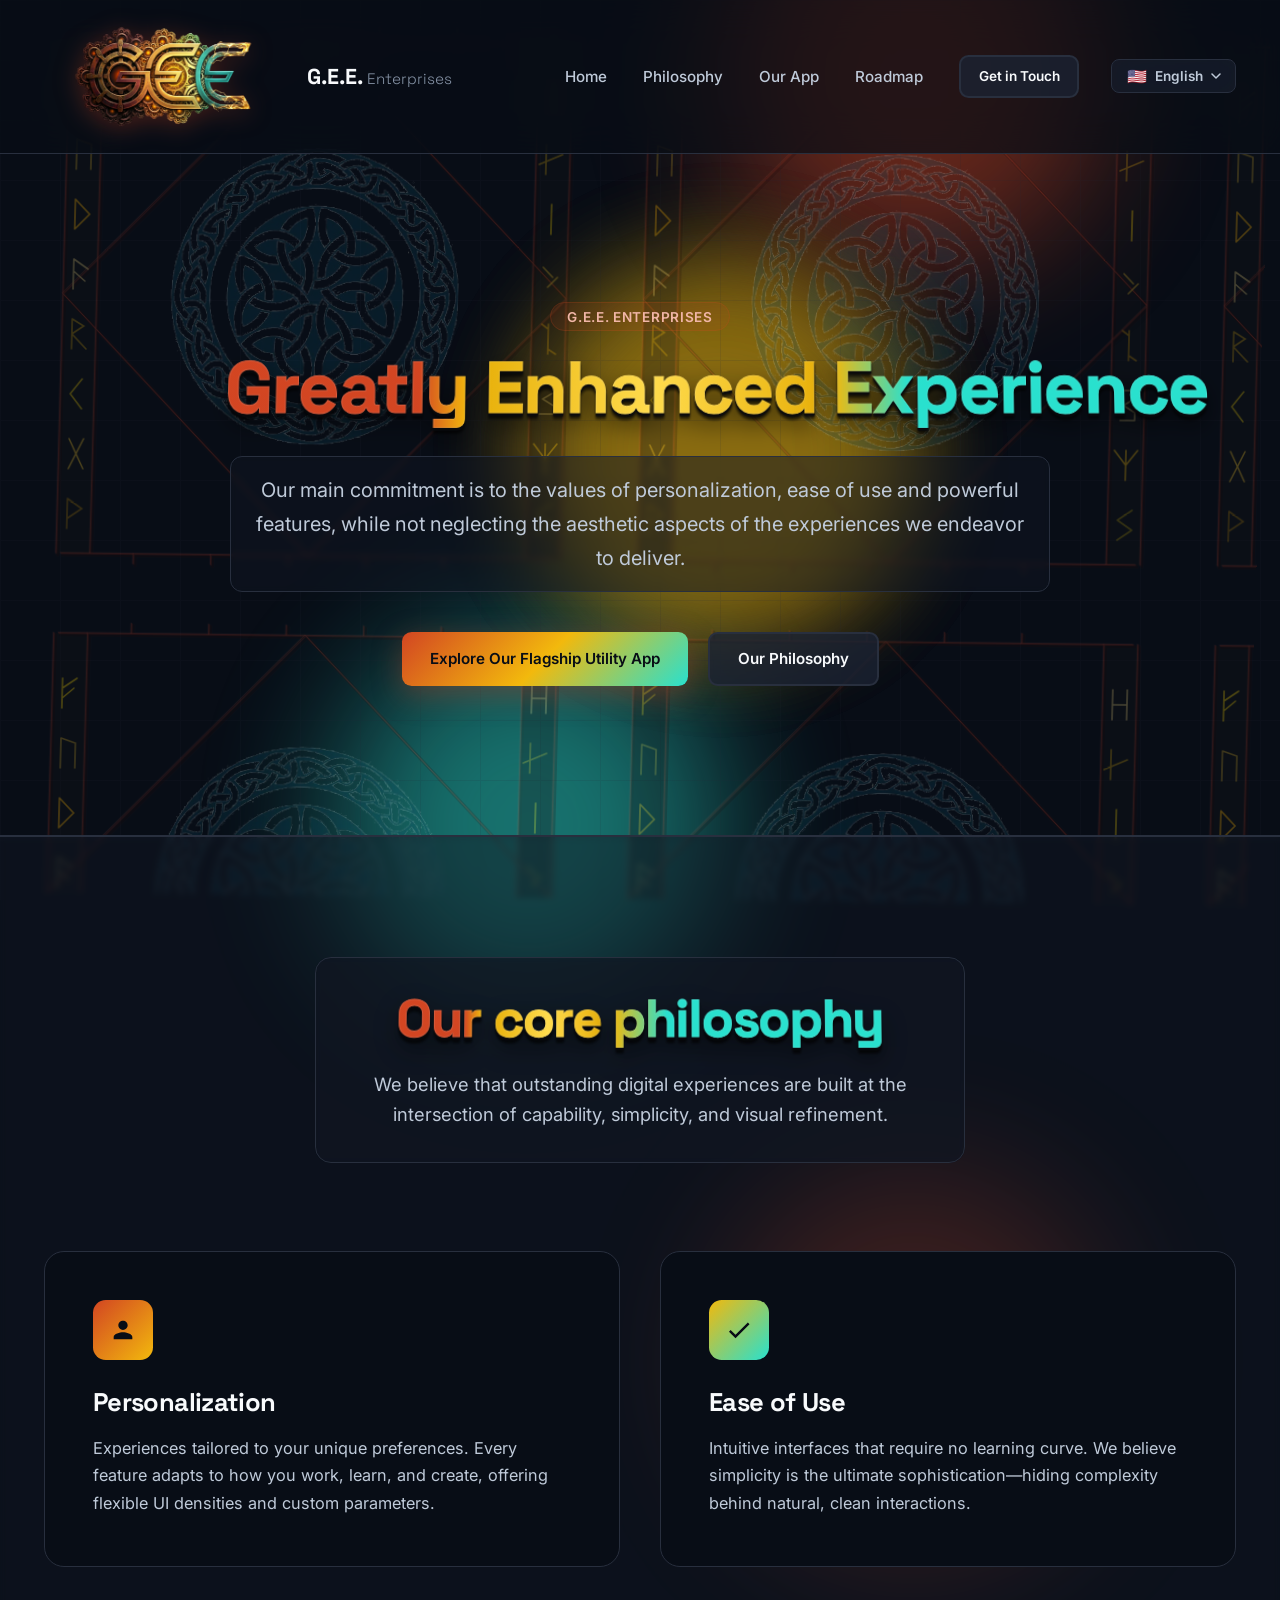
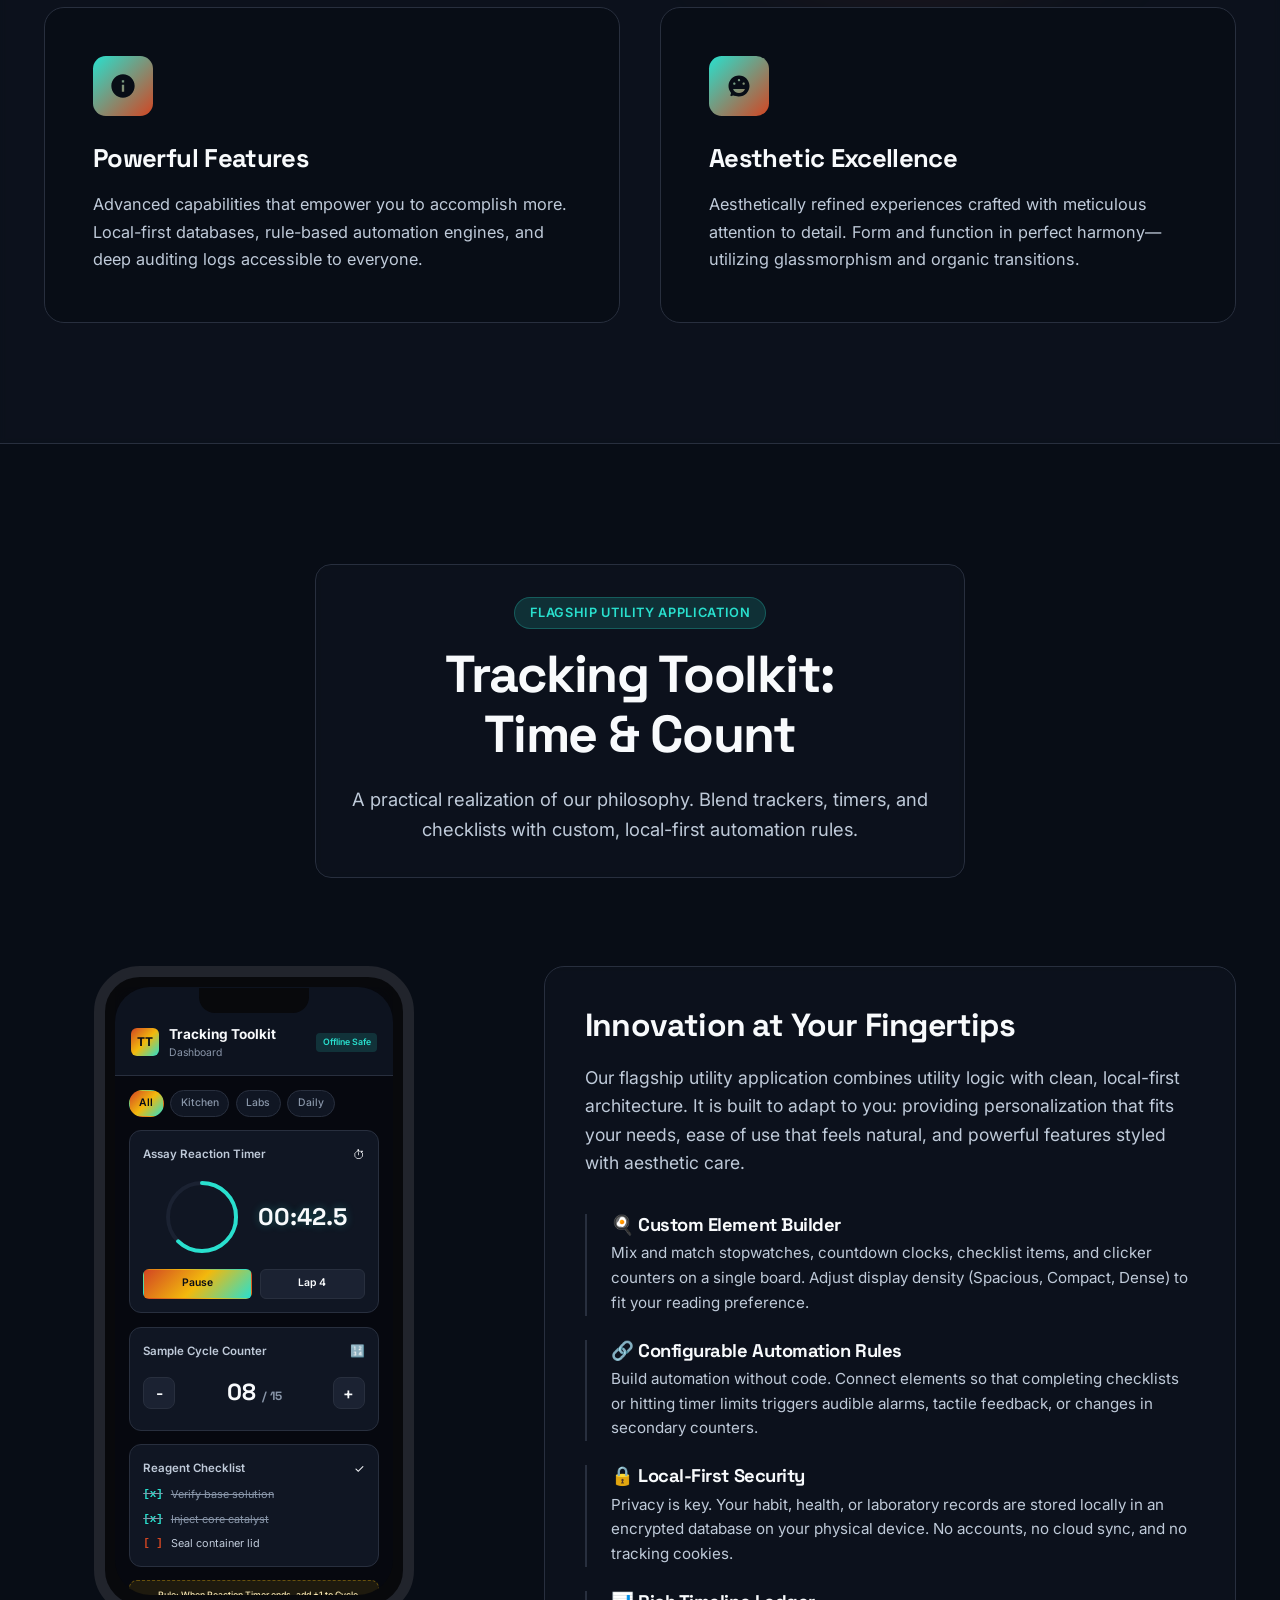
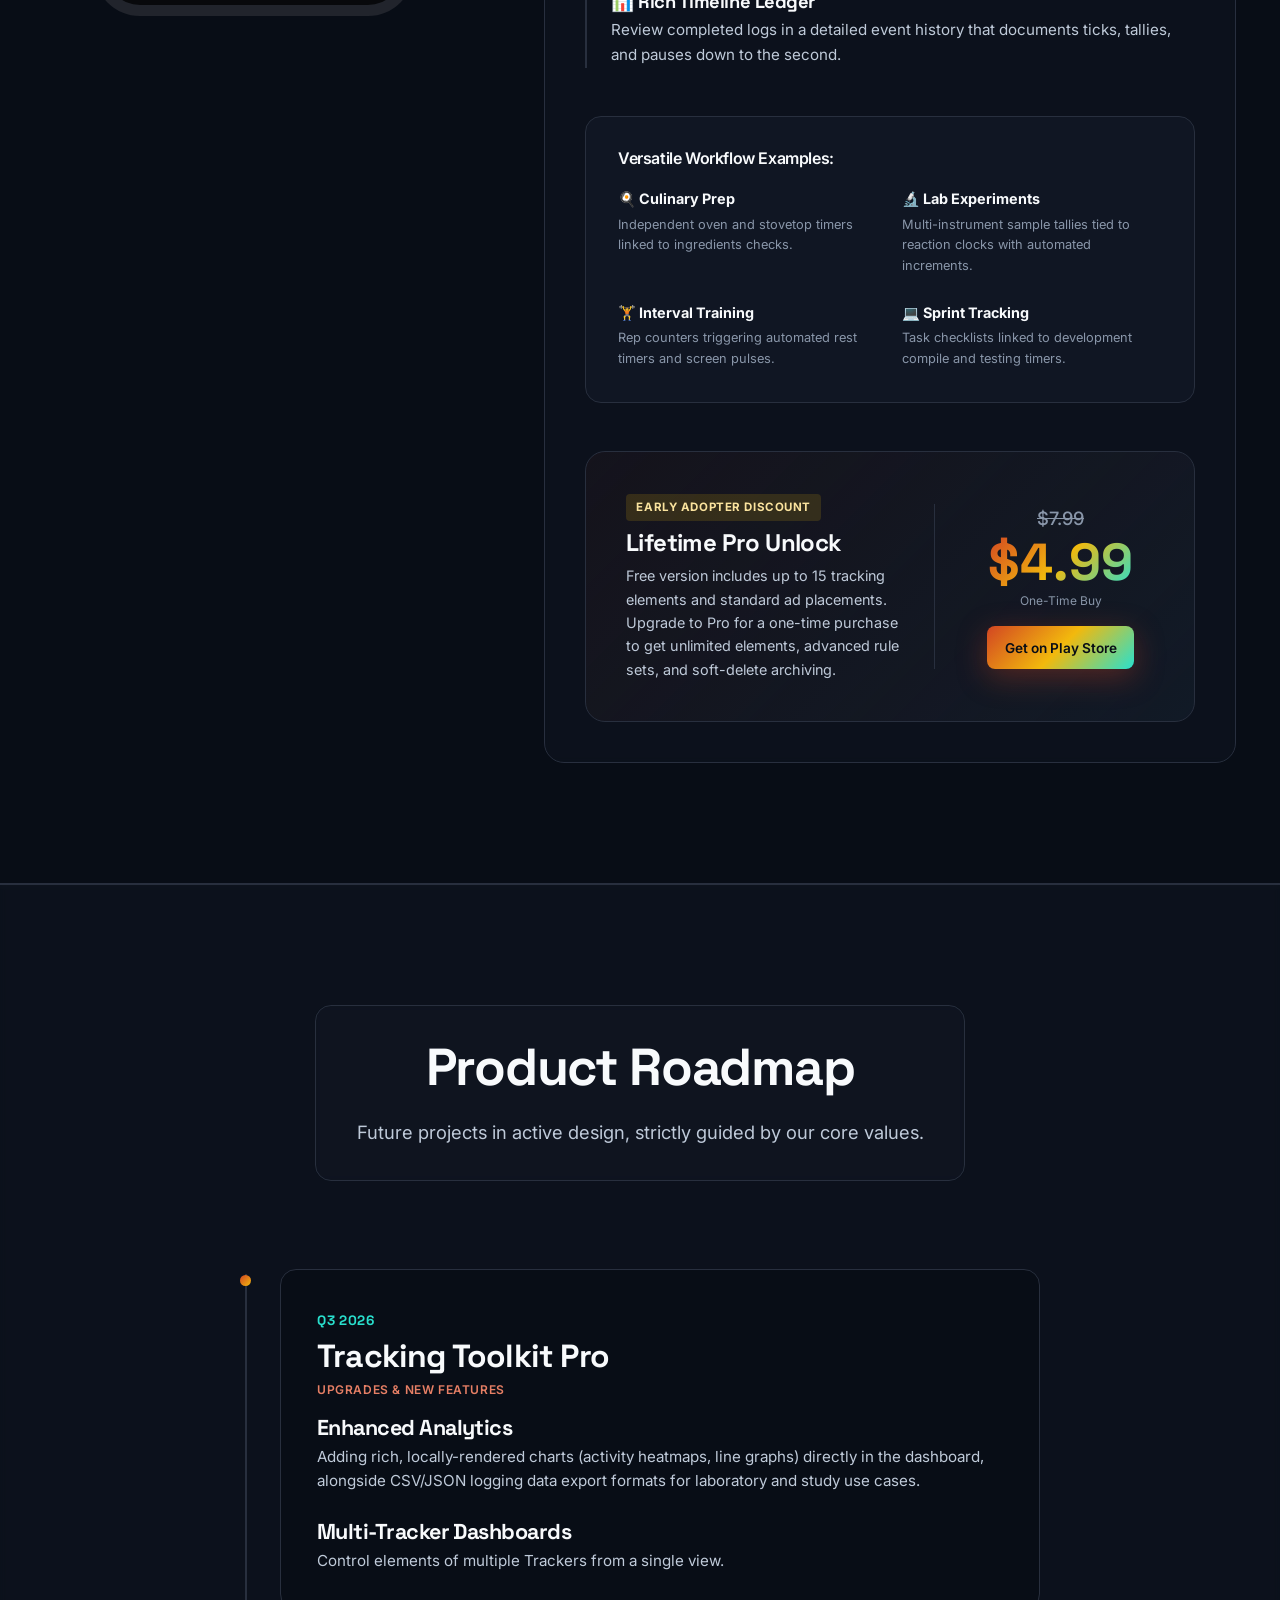
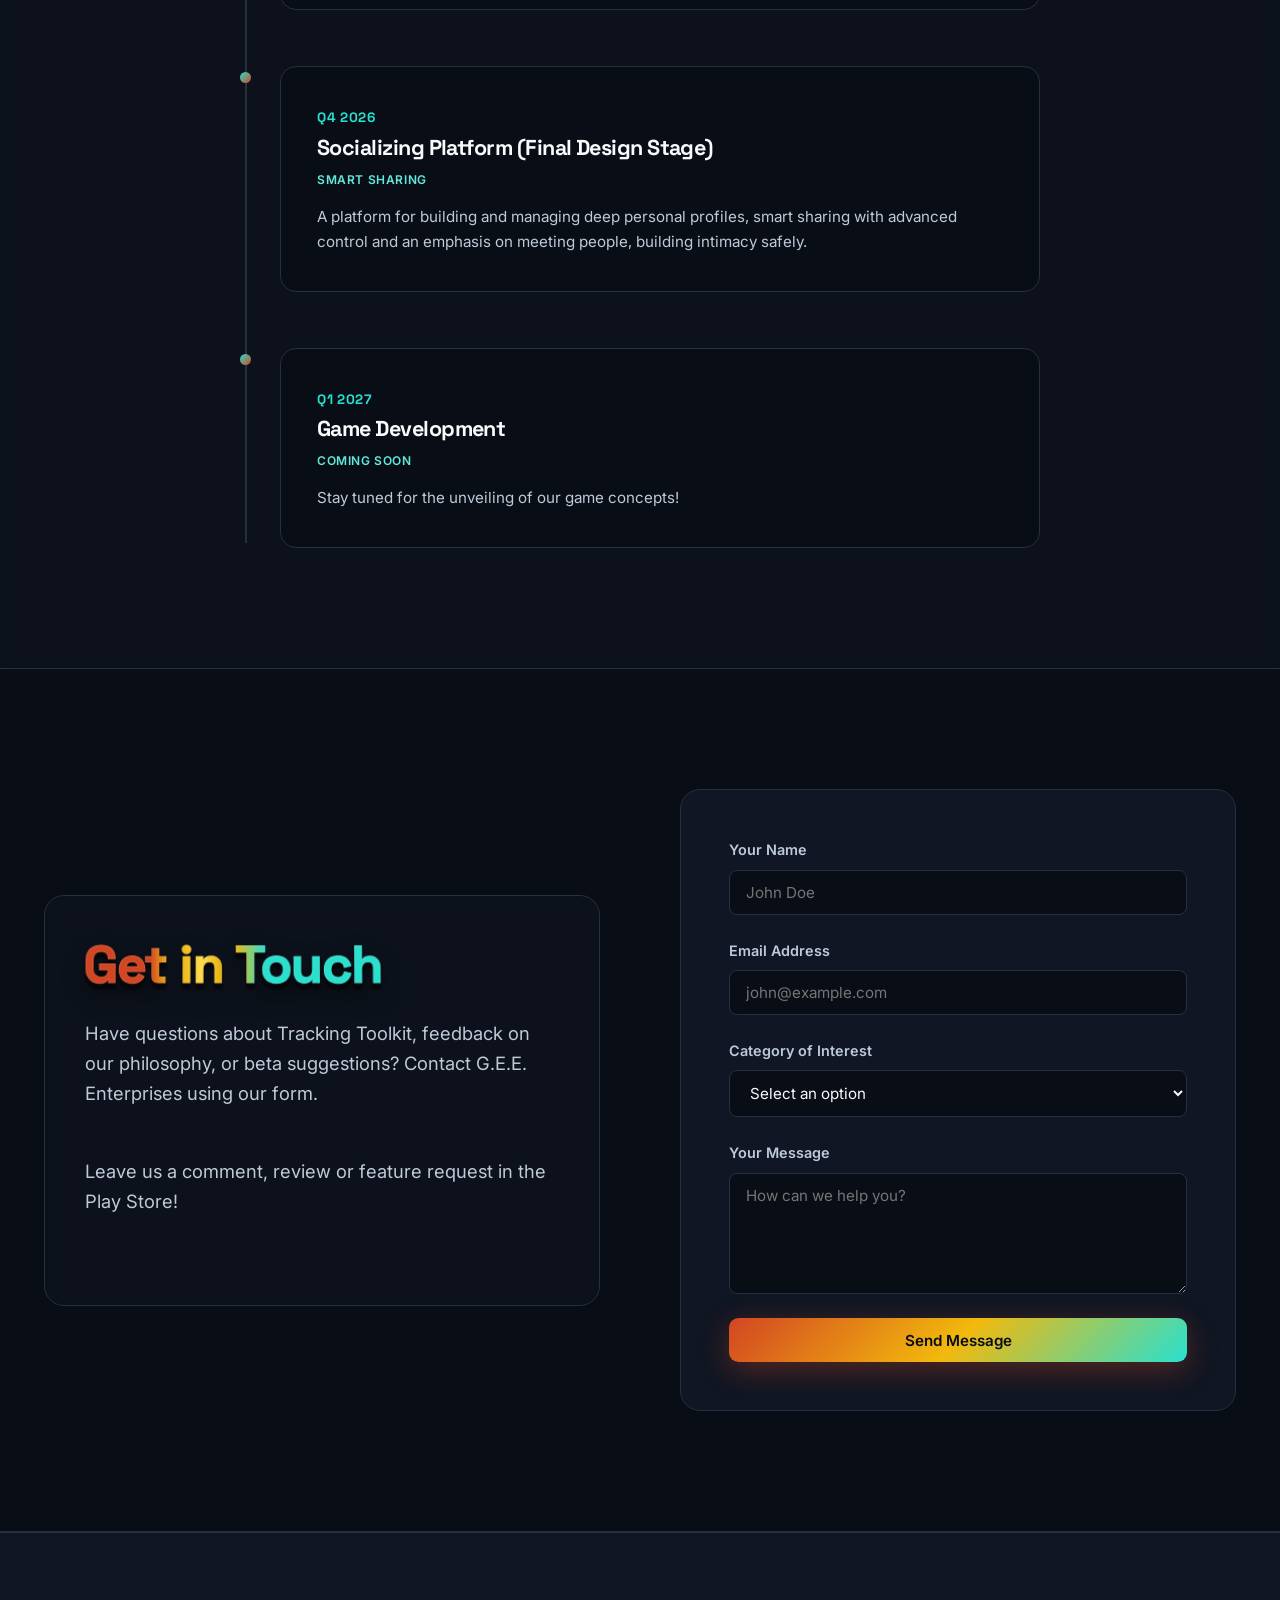
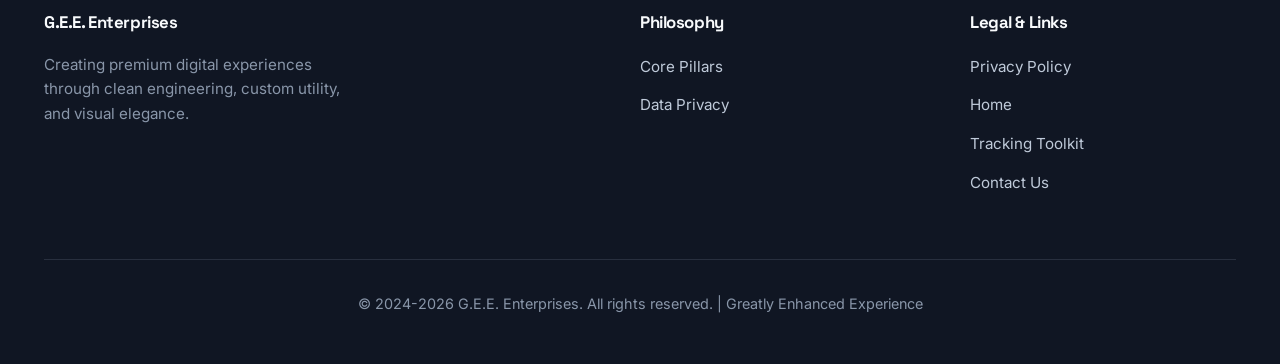
==== commit 937440c6: "i10n" ====
--- a/index.html
+++ b/index.html
@@ -7,8 +7,10 @@
     <meta name="keywords" content="G.E.E. Enterprises, Greatly Enhanced Experience, Tracking Toolkit, mobile apps, personalization, ease of use, powerful features, aesthetics, local-first">
     <meta name="theme-color" content="#090d16">
     
-    <title>G.E.E. Enterprises | Greatly Enhanced Experience</title>
+    <title data-i18n="title">G.E.E. Enterprises | Greatly Enhanced Experience</title>
     <link rel="stylesheet" href="styles.css">
+    <script src="translations.js" defer></script>
+    <script src="i18n.js" defer></script>
     <link rel="preconnect" href="https://fonts.googleapis.com">
     <link rel="preconnect" href="https://fonts.gstatic.com" crossorigin>
     <link href="https://fonts.googleapis.com/css2?family=Inter:wght@300;400;500;600;700&family=Space+Grotesk:wght@500;600;700&display=swap" rel="stylesheet">
@@ -36,13 +38,30 @@
                     <img src="assets/logo.png" alt="G.E.E. Enterprises Logo" class="logo-image" id="nav-logo-img">
                     <span class="logo-text">G.E.E. <span class="logo-subtitle">Enterprises</span></span>
                 </div>
-                <ul class="nav-links">
-                    <li><a href="#home" class="nav-link">Home</a></li>
-                    <li><a href="#philosophy" class="nav-link">Philosophy</a></li>
-                    <li><a href="#app" class="nav-link">Our App</a></li>
-                    <li><a href="#roadmap" class="nav-link">Roadmap</a></li>
-                    <li><a href="#contact" class="nav-link btn btn-secondary btn-nav">Get in Touch</a></li>
-                </ul>
+                <div class="nav-right">
+                    <ul class="nav-links">
+                        <li><a href="#home" class="nav-link" data-i18n="nav.home">Home</a></li>
+                        <li><a href="#philosophy" class="nav-link" data-i18n="nav.philosophy">Philosophy</a></li>
+                        <li><a href="#app" class="nav-link" data-i18n="nav.app">Our App</a></li>
+                        <li><a href="#roadmap" class="nav-link" data-i18n="nav.roadmap">Roadmap</a></li>
+                        <li><a href="#contact" class="nav-link btn btn-secondary btn-nav" data-i18n="nav.contact">Get in Touch</a></li>
+                    </ul>
+                    <div class="lang-selector">
+                        <button class="lang-btn" id="lang-btn" aria-haspopup="true" aria-expanded="false" aria-label="Select Language">
+                            <span class="lang-flag" id="current-lang-flag">🇺🇸</span>
+                            <span class="lang-text" id="current-lang-text">English</span>
+                            <svg class="lang-arrow" width="10" height="6" viewBox="0 0 10 6" fill="none" xmlns="http://www.w3.org/2000/svg">
+                                <path d="M1 1L5 5L9 1" stroke="currentColor" stroke-width="1.5" stroke-linecap="round" stroke-linejoin="round"/>
+                            </svg>
+                        </button>
+                        <div class="lang-dropdown" id="lang-dropdown" role="menu">
+                            <button class="lang-option" data-lang="en" role="menuitem">🇺🇸 English</button>
+                            <button class="lang-option" data-lang="es" role="menuitem">🇪🇸 Español</button>
+                            <button class="lang-option" data-lang="de" role="menuitem">🇩🇪 Deutsch</button>
+                            <button class="lang-option" data-lang="fr" role="menuitem">🇫🇷 Français</button>
+                        </div>
+                    </div>
+                </div>
             </div>
         </div>
     </nav>
@@ -52,13 +71,13 @@
         <div class="container">
             <div class="hero-content">
                 <div class="badge-container">
-                    <span class="hero-badge">G.E.E. Enterprises</span>
-                </div>
-                <h1 class="hero-title title-3-words"><span class="word-1-red">Greatly</span> <span class="word-2-gold">Enhanced</span> <span class="word-3-turquoise">Experience</span></h1>
-                <p class="hero-subtitle">Our main commitment is to the values of personalization, ease of use and powerful features, while not neglecting the aesthetic aspects of the experiences we endeavor to deliver.</p>
+                    <span class="hero-badge" data-i18n="hero.badge">G.E.E. Enterprises</span>
+                </div>
+                <h1 class="hero-title title-3-words" data-i18n="hero.title"><span class="word-1-red">Greatly</span> <span class="word-2-gold">Enhanced</span> <span class="word-3-turquoise">Experience</span></h1>
+                <p class="hero-subtitle" data-i18n="hero.subtitle">Our main commitment is to the values of personalization, ease of use and powerful features, while not neglecting the aesthetic aspects of the experiences we endeavor to deliver.</p>
                 <div class="hero-cta">
-                    <a href="#app" class="btn btn-primary" id="hero-explore-btn">Explore Our Flagship Utility App</a>
-                    <a href="#philosophy" class="btn btn-secondary" id="hero-philosophy-btn">Our Philosophy</a>
+                    <a href="#app" class="btn btn-primary" id="hero-explore-btn" data-i18n="hero.btn_explore">Explore Our Flagship Utility App</a>
+                    <a href="#philosophy" class="btn btn-secondary" id="hero-philosophy-btn" data-i18n="hero.btn_philosophy">Our Philosophy</a>
                 </div>
             </div>
         </div>
@@ -68,8 +87,8 @@
     <section id="philosophy" class="philosophy-section">
         <div class="container">
             <div class="section-header">
-                <h2 class="title-3-words"><span class="word-1-red">Our</span> <span class="word-2-gold">core</span> <span class="word-3-turquoise">philosophy</span></h2>
-                <p>We believe that outstanding digital experiences are built at the intersection of capability, simplicity, and visual refinement.</p>
+                <h2 class="title-3-words" data-i18n="philosophy.title"><span class="word-1-red">Our</span> <span class="word-2-gold">core</span> <span class="word-3-turquoise">philosophy</span></h2>
+                <p data-i18n="philosophy.subtitle">We believe that outstanding digital experiences are built at the intersection of capability, simplicity, and visual refinement.</p>
             </div>
             
             <div class="philosophy-grid">
@@ -80,8 +99,8 @@
                             <path d="M12 12c2.21 0 4-1.79 4-4s-1.79-4-4-4-4 1.79-4 4 1.79 4 4 4zm0 2c-2.67 0-8 1.34-8 4v2h16v-2c0-2.66-5.33-4-8-4z" fill="currentColor"/>
                         </svg>
                     </div>
-                    <h3>Personalization</h3>
-                    <p>Experiences tailored to your unique preferences. Every feature adapts to how you work, learn, and create, offering flexible UI densities and custom parameters.</p>
+                    <h3 data-i18n="philosophy.personalization_title">Personalization</h3>
+                    <p data-i18n="philosophy.personalization_desc">Experiences tailored to your unique preferences. Every feature adapts to how you work, learn, and create, offering flexible UI densities and custom parameters.</p>
                 </div>
                 
                 <!-- Ease of Use -->
@@ -91,8 +110,8 @@
                             <path d="M9 16.17L4.83 12l-1.42 1.41L9 19 21 7l-1.41-1.41L9 16.17z" fill="currentColor"/>
                         </svg>
                     </div>
-                    <h3>Ease of Use</h3>
-                    <p>Intuitive interfaces that require no learning curve. We believe simplicity is the ultimate sophistication—hiding complexity behind natural, clean interactions.</p>
+                    <h3 data-i18n="philosophy.ease_of_use_title">Ease of Use</h3>
+                    <p data-i18n="philosophy.ease_of_use_desc">Intuitive interfaces that require no learning curve. We believe simplicity is the ultimate sophistication—hiding complexity behind natural, clean interactions.</p>
                 </div>
 
                 <!-- Powerful Features -->
@@ -102,8 +121,8 @@
                             <path d="M12 2C6.48 2 2 6.48 2 12s4.48 10 10 10 10-4.48 10-10S17.52 2 12 2zm1 15h-2v-6h2v6zm0-8h-2V7h2v2z" fill="currentColor"/>
                         </svg>
                     </div>
-                    <h3>Powerful Features</h3>
-                    <p>Advanced capabilities that empower you to accomplish more. Local-first databases, rule-based automation engines, and deep auditing logs accessible to everyone.</p>
+                    <h3 data-i18n="philosophy.powerful_features_title">Powerful Features</h3>
+                    <p data-i18n="philosophy.powerful_features_desc">Advanced capabilities that empower you to accomplish more. Local-first databases, rule-based automation engines, and deep auditing logs accessible to everyone.</p>
                 </div>
 
                 <!-- Aesthetic Excellence -->
@@ -113,8 +132,8 @@
                             <path d="M12 3c-4.97 0-9 4.03-9 9 0 2.12.74 4.07 1.97 5.61.18.23.23.53.13.82l-.45 1.34c-.18.54.34 1.05.88.88l1.34-.45c.29-.1.59-.05.82.13C10.18 20.5 11.08 21 12 21c4.97 0 9-4.03 9-9s-4.03-9-9-9zm-4 8c-.55 0-1-.45-1-1s.45-1 1-1 1 .45 1 1-.45 1-1 1zm4-3c-.55 0-1-.45-1-1s.45-1 1-1 1 .45 1 1-.45 1-1 1zm4 3c-.55 0-1-.45-1-1s.45-1 1-1 1 .45 1 1-.45 1-1 1zm-4 7c-2.33 0-4.31-1.46-5.11-3.5h10.22c-.8 2.04-2.78 3.5-5.11 3.5z" fill="currentColor"/>
                         </svg>
                     </div>
-                    <h3>Aesthetic Excellence</h3>
-                    <p>Aesthetically refined experiences crafted with meticulous attention to detail. Form and function in perfect harmony—utilizing glassmorphism and organic transitions.</p>
+                    <h3 data-i18n="philosophy.aesthetic_excellence_title">Aesthetic Excellence</h3>
+                    <p data-i18n="philosophy.aesthetic_excellence_desc">Aesthetically refined experiences crafted with meticulous attention to detail. Form and function in perfect harmony—utilizing glassmorphism and organic transitions.</p>
                 </div>
             </div>
         </div>
@@ -124,9 +143,9 @@
     <section id="app" class="flagship-section">
         <div class="container">
             <div class="section-header">
-                <span class="section-badge">Flagship Utility Application</span>
-                <h2>Tracking Toolkit: Time & Count</h2>
-                <p class="section-lead">A practical realization of our philosophy. Blend trackers, timers, and checklists with custom, local-first automation rules.</p>
+                <span class="section-badge" data-i18n="app.badge">Flagship Utility Application</span>
+                <h2 data-i18n="app.title">Tracking Toolkit: Time & Count</h2>
+                <p class="section-lead" data-i18n="app.lead">A practical realization of our philosophy. Blend trackers, timers, and checklists with custom, local-first automation rules.</p>
             </div>
             
             <div class="flagship-grid">
@@ -140,25 +159,25 @@
                                 <div class="app-header">
                                     <span class="app-logo">TT</span>
                                     <div class="app-title-group">
-                                        <span class="app-title">Tracking Toolkit</span>
-                                        <span class="app-subtitle">Dashboard</span>
+                                        <span class="app-title" data-i18n="app.showcase_title">Tracking Toolkit</span>
+                                        <span class="app-subtitle" data-i18n="app.showcase_subtitle">Dashboard</span>
                                     </div>
-                                    <span class="app-status-badge">Offline Safe</span>
+                                    <span class="app-status-badge" data-i18n="app.showcase_status">Offline Safe</span>
                                 </div>
                                 
                                 <div class="app-scrollable-content">
                                     <!-- Tag Filter Bar -->
                                     <div class="app-tags">
-                                        <span class="app-tag active">All</span>
-                                        <span class="app-tag">Kitchen</span>
-                                        <span class="app-tag">Labs</span>
-                                        <span class="app-tag">Daily</span>
+                                        <span class="app-tag active" data-i18n="app.showcase_tag_all">All</span>
+                                        <span class="app-tag" data-i18n="app.showcase_tag_kitchen">Kitchen</span>
+                                        <span class="app-tag" data-i18n="app.showcase_tag_labs">Labs</span>
+                                        <span class="app-tag" data-i18n="app.showcase_tag_daily">Daily</span>
                                     </div>
                                     
                                     <!-- Timer Card -->
                                     <div class="app-card app-card-timer">
                                         <div class="app-card-header">
-                                            <span class="app-card-title">Assay Reaction Timer</span>
+                                            <span class="app-card-title" data-i18n="app.showcase_timer_title">Assay Reaction Timer</span>
                                             <span class="app-card-icon">⏱</span>
                                         </div>
                                         <div class="timer-display-box">
@@ -169,15 +188,15 @@
                                             <div class="timer-digits">00:42.5</div>
                                         </div>
                                         <div class="timer-controls">
-                                            <span class="app-inner-btn play">Pause</span>
-                                            <span class="app-inner-btn lap">Lap 4</span>
+                                            <span class="app-inner-btn play" data-i18n="app.showcase_timer_pause">Pause</span>
+                                            <span class="app-inner-btn lap" data-i18n="app.showcase_timer_lap">Lap 4</span>
                                         </div>
                                     </div>
                                     
                                     <!-- Tally Counter Card -->
                                     <div class="app-card app-card-counter">
                                         <div class="app-card-header">
-                                            <span class="app-card-title">Sample Cycle Counter</span>
+                                            <span class="app-card-title" data-i18n="app.showcase_counter_title">Sample Cycle Counter</span>
                                             <span class="app-card-icon">🔢</span>
                                         </div>
                                         <div class="counter-body">
@@ -190,21 +209,21 @@
                                     <!-- Checklist Card -->
                                     <div class="app-card app-card-checklist">
                                         <div class="app-card-header">
-                                            <span class="app-card-title">Reagent Checklist</span>
+                                            <span class="app-card-title" data-i18n="app.showcase_checklist_title">Reagent Checklist</span>
                                             <span class="app-card-icon">✓</span>
                                         </div>
                                         <div class="checklist-items">
                                             <div class="check-item checked">
                                                 <span class="check-box">[x]</span>
-                                                <span class="check-label">Verify base solution</span>
+                                                <span class="check-label" data-i18n="app.showcase_checklist_item1">Verify base solution</span>
                                             </div>
                                             <div class="check-item checked">
                                                 <span class="check-box">[x]</span>
-                                                <span class="check-label">Inject core catalyst</span>
+                                                <span class="check-label" data-i18n="app.showcase_checklist_item2">Inject core catalyst</span>
                                             </div>
                                             <div class="check-item">
                                                 <span class="check-box">[ ]</span>
-                                                <span class="check-label">Seal container lid</span>
+                                                <span class="check-label" data-i18n="app.showcase_checklist_item3">Seal container lid</span>
                                             </div>
                                         </div>
                                     </div>
@@ -212,7 +231,7 @@
                                     <!-- Rule Notification -->
                                     <div class="app-rule-bubble">
                                         <span class="rule-icon">🔗</span>
-                                        <span class="rule-text">Rule: When Reaction Timer ends, add +1 to Cycle Counter.</span>
+                                        <span class="rule-text" data-i18n="app.showcase_rule_text">Rule: When Reaction Timer ends, add +1 to Cycle Counter.</span>
                                     </div>
                                 </div>
                             </div>
@@ -222,62 +241,62 @@
                 
                 <!-- App Information Content -->
                 <div class="flagship-content">
-                    <h3>Innovation at Your Fingertips</h3>
-                    <p class="flagship-desc">Our flagship utility application combines utility logic with clean, local-first architecture. It is built to adapt to you: providing personalization that fits your needs, ease of use that feels natural, and powerful features styled with aesthetic care.</p>
+                    <h3 data-i18n="app.innovation_title">Innovation at Your Fingertips</h3>
+                    <p class="flagship-desc" data-i18n="app.innovation_desc">Our flagship utility application combines utility logic with clean, local-first architecture. It is built to adapt to you: providing personalization that fits your needs, ease of use that feels natural, and powerful features styled with aesthetic care.</p>
                     
                     <div class="features-accordion">
                         <div class="accordion-item">
-                            <h4>🍳 Custom Element Builder</h4>
-                            <p>Mix and match stopwatches, countdown clocks, checklist items, and clicker counters on a single board. Adjust display density (Spacious, Compact, Dense) to fit your reading preference.</p>
+                            <h4 data-i18n="app.accordion_builder_title">🍳 Custom Element Builder</h4>
+                            <p data-i18n="app.accordion_builder_desc">Mix and match stopwatches, countdown clocks, checklist items, and clicker counters on a single board. Adjust display density (Spacious, Compact, Dense) to fit your reading preference.</p>
                         </div>
                         <div class="accordion-item">
-                            <h4>🔗 Configurable Automation Rules</h4>
-                            <p>Build automation without code. Connect elements so that completing checklists or hitting timer limits triggers audible alarms, tactile feedback, or changes in secondary counters.</p>
+                            <h4 data-i18n="app.accordion_rules_title">🔗 Configurable Automation Rules</h4>
+                            <p data-i18n="app.accordion_rules_desc">Build automation without code. Connect elements so that completing checklists or hitting timer limits triggers audible alarms, tactile feedback, or changes in secondary counters.</p>
                         </div>
                         <div class="accordion-item">
-                            <h4>🔒 Local-First Security</h4>
-                            <p>Privacy is key. Your habit, health, or laboratory records are stored locally in an encrypted database on your physical device. No accounts, no cloud sync, and no tracking cookies.</p>
+                            <h4 data-i18n="app.accordion_security_title">🔒 Local-First Security</h4>
+                            <p data-i18n="app.accordion_security_desc">Privacy is key. Your habit, health, or laboratory records are stored locally in an encrypted database on your physical device. No accounts, no cloud sync, and no tracking cookies.</p>
                         </div>
                         <div class="accordion-item">
-                            <h4>📊 Rich Timeline Ledger</h4>
-                            <p>Review completed logs in a detailed event history that documents ticks, tallies, and pauses down to the second.</p>
+                            <h4 data-i18n="app.accordion_ledger_title">📊 Rich Timeline Ledger</h4>
+                            <p data-i18n="app.accordion_ledger_desc">Review completed logs in a detailed event history that documents ticks, tallies, and pauses down to the second.</p>
                         </div>
                     </div>
 
                     <div class="use-cases-box">
-                        <h5>Versatile Workflow Examples:</h5>
+                        <h5 data-i18n="app.use_cases_title">Versatile Workflow Examples:</h5>
                         <div class="use-cases-grid">
                             <div class="use-case-item">
-                                <strong>🍳 Culinary Prep</strong>
-                                <span>Independent oven and stovetop timers linked to ingredients checks.</span>
+                                <strong data-i18n="app.use_case_1_title">🍳 Culinary Prep</strong>
+                                <span data-i18n="app.use_case_1_desc">Independent oven and stovetop timers linked to ingredients checks.</span>
                             </div>
                             <div class="use-case-item">
-                                <strong>🔬 Lab Experiments</strong>
-                                <span>Multi-instrument sample tallies tied to reaction clocks with automated increments.</span>
+                                <strong data-i18n="app.use_case_2_title">🔬 Lab Experiments</strong>
+                                <span data-i18n="app.use_case_2_desc">Multi-instrument sample tallies tied to reaction clocks with automated increments.</span>
                             </div>
                             <div class="use-case-item">
-                                <strong>🏋️ Interval Training</strong>
-                                <span>Rep counters triggering automated rest timers and screen pulses.</span>
+                                <strong data-i18n="app.use_case_3_title">🏋️ Interval Training</strong>
+                                <span data-i18n="app.use_case_3_desc">Rep counters triggering automated rest timers and screen pulses.</span>
                             </div>
                             <div class="use-case-item">
-                                <strong>💻 Sprint Tracking</strong>
-                                <span>Task checklists linked to development compile and testing timers.</span>
+                                <strong data-i18n="app.use_case_4_title">💻 Sprint Tracking</strong>
+                                <span data-i18n="app.use_case_4_desc">Task checklists linked to development compile and testing timers.</span>
                             </div>
                         </div>
                     </div>
                     
                     <div class="pricing-card border-glow-red">
                         <div class="pricing-info">
-                            <span class="pricing-badge">Early Adopter Discount</span>
-                            <h4>Lifetime Pro Unlock</h4>
-                            <p>Free version includes up to 15 tracking elements and standard ad placements. Upgrade to Pro for a one-time purchase to get unlimited elements, advanced rule sets, and soft-delete archiving.</p>
+                            <span class="pricing-badge" data-i18n="app.pricing_badge">Early Adopter Discount</span>
+                            <h4 data-i18n="app.pricing_title">Lifetime Pro Unlock</h4>
+                            <p data-i18n="app.pricing_desc">Free version includes up to 15 tracking elements and standard ad placements. Upgrade to Pro for a one-time purchase to get unlimited elements, advanced rule sets, and soft-delete archiving.</p>
                         </div>
                         <div class="pricing-price-box">
                             <span class="price-original">$7.99</span>
                             <span class="price-current">$4.99</span>
-                            <span class="price-frequency">One-Time Buy</span>
+                            <span class="price-frequency" data-i18n="app.pricing_frequency">One-Time Buy</span>
                             <a href="https://play.google.com/store" class="btn btn-primary btn-store" target="_blank" rel="noopener noreferrer">
-                                <span>Get on Play Store</span>
+                                <span data-i18n="app.pricing_btn">Get on Play Store</span>
                             </a>
                         </div>
                     </div>
@@ -290,43 +309,43 @@
     <section id="roadmap" class="roadmap-section">
         <div class="container">
             <div class="section-header">
-                <h2>Product Roadmap</h2>
-                <p>Future projects in active design, strictly guided by our core values.</p>
+                <h2 data-i18n="roadmap.title">Product Roadmap</h2>
+                <p data-i18n="roadmap.lead">Future projects in active design, strictly guided by our core values.</p>
             </div>
             
             <div class="roadmap-timeline">
                 <div class="timeline-item">
                     <div class="timeline-marker bg-gradient-red"></div>
                     <div class="timeline-content">
-                        <span class="timeline-date">Q3 2026</span>
-                        <h3>Tracking Toolkit Pro</h3>
-                        <span class="timeline-division text-red">Upgrades & New Features</span>
+                        <span class="timeline-date" data-i18n="roadmap.date_q3">Q3 2026</span>
+                        <h3 data-i18n="roadmap.q3_title">Tracking Toolkit Pro</h3>
+                        <span class="timeline-division text-red" data-i18n="roadmap.q3_division">Upgrades & New Features</span>
                         <br />
-                        <h4>Enhanced Analytics</h4>
-                        <p>Adding rich, locally-rendered charts (activity heatmaps, line graphs) directly in the dashboard, alongside CSV/JSON logging data export formats for laboratory and study use cases.</p>
+                        <h4 data-i18n="roadmap.q3_h4_1">Enhanced Analytics</h4>
+                        <p data-i18n="roadmap.q3_desc_1">Adding rich, locally-rendered charts (activity heatmaps, line graphs) directly in the dashboard, alongside CSV/JSON logging data export formats for laboratory and study use cases.</p>
                         <br />
-                        <h4>Multi-Tracker Dashboards</h4>
-                        <p>Control elements of multiple Trackers from a single view.</p>
+                        <h4 data-i18n="roadmap.q3_h4_2">Multi-Tracker Dashboards</h4>
+                        <p data-i18n="roadmap.q3_desc_2">Control elements of multiple Trackers from a single view.</p>
                     </div>
                 </div>
                 
                 <div class="timeline-item">
                     <div class="timeline-marker bg-gradient-turquoise"></div>
                     <div class="timeline-content">
-                        <span class="timeline-date">Q4 2026</span>
-                        <h4>Socializing Platform (Final Design Stage)</h4>
-                        <span class="timeline-division text-turquoise">Smart Sharing</span>
-                        <p>A platform for building and managing deep personal profiles, smart sharing with advanced control and an emphasis on meeting people, building intimacy safely.</p>
+                        <span class="timeline-date" data-i18n="roadmap.date_q4">Q4 2026</span>
+                        <h4 data-i18n="roadmap.q4_title">Socializing Platform (Final Design Stage)</h4>
+                        <span class="timeline-division text-turquoise" data-i18n="roadmap.q4_division">Smart Sharing</span>
+                        <p data-i18n="roadmap.q4_desc">A platform for building and managing deep personal profiles, smart sharing with advanced control and an emphasis on meeting people, building intimacy safely.</p>
                     </div>
                 </div>
 
                 <div class="timeline-item">
                     <div class="timeline-marker bg-gradient-turquoise"></div>
                     <div class="timeline-content">
-                        <span class="timeline-date">Q1 2027</span>
-                        <h4>Game Development</h4>
-                        <span class="timeline-division text-turquoise">Coming soon</span>
-                        <p>Stay tuned for the unveiling of our game concepts!</p>
+                        <span class="timeline-date" data-i18n="roadmap.date_q1">Q1 2027</span>
+                        <h4 data-i18n="roadmap.q1_title">Game Development</h4>
+                        <span class="timeline-division text-turquoise" data-i18n="roadmap.q1_division">Coming soon</span>
+                        <p data-i18n="roadmap.q1_desc">Stay tuned for the unveiling of our game concepts!</p>
                     </div>
                 </div>
             </div>
@@ -338,9 +357,9 @@
         <div class="container">
             <div class="contact-grid">
                 <div class="contact-info">
-                    <h2 class="title-3-words"><span class="word-1-red">Get</span> <span class="word-2-gold">in</span> <span class="word-3-turquoise">Touch</span></h2>
-                    <p>Have questions about Tracking Toolkit, feedback on our philosophy, or beta suggestions? Contact G.E.E. Enterprises using our form.</p>
-                    <p>Leave us a comment, review or feature request in the Play Store!</p>
+                    <h2 class="title-3-words" data-i18n="contact.title"><span class="word-1-red">Get</span> <span class="word-2-gold">in</span> <span class="word-3-turquoise">Touch</span></h2>
+                    <p data-i18n="contact.text">Have questions about Tracking Toolkit, feedback on our philosophy, or beta suggestions? Contact G.E.E. Enterprises using our form.</p>
+                    <p data-i18n="contact.subtext">Leave us a comment, review or feature request in the Play Store!</p>
                     <!--div class="contact-details">
                         <div class="detail-item">
                             <span class="detail-icon">✉</span>
@@ -357,32 +376,32 @@
                     <form id="contact-form" class="contact-form" action="https://api.web3forms.com/submit" method="POST">
                         <input type="hidden" name="access_key" value="d55fae95-4f2b-48c2-94e6-77d9e1834989">
                         <div class="form-group">
-                            <label for="user-name">Your Name</label>
-                            <input type="text" id="user-name" name="name" placeholder="John Doe" required>
+                            <label for="user-name" data-i18n="contact.label_name">Your Name</label>
+                            <input type="text" id="user-name" name="name" placeholder="John Doe" data-i18n-placeholder="contact.placeholder_name" required>
                         </div>
                         
                         <div class="form-group">
-                            <label for="user-email">Email Address</label>
-                            <input type="email" id="user-email" name="email" placeholder="john@example.com" required>
+                            <label for="user-email" data-i18n="contact.label_email">Email Address</label>
+                            <input type="email" id="user-email" name="email" placeholder="john@example.com" data-i18n-placeholder="contact.placeholder_email" required>
                         </div>
                         
                         <div class="form-group">
-                            <label for="user-interest">Category of Interest</label>
+                            <label for="user-interest" data-i18n="contact.label_interest">Category of Interest</label>
                             <select id="user-interest" name="interest" required>
-                                <option value="" disabled selected>Select an option</option>
-                                <option value="general">General Inquiry</option>
-                                <option value="tracking-toolkit">Tracking Toolkit Feedback</option>
-                                <option value="philosophy">Philosophy Collaboration</option>
-                                <option value="beta-testing">Beta Access Request</option>
+                                <option value="" disabled selected data-i18n="contact.placeholder_interest">Select an option</option>
+                                <option value="general" data-i18n="contact.opt_general">General Inquiry</option>
+                                <option value="tracking-toolkit" data-i18n="contact.opt_feedback">Tracking Toolkit Feedback</option>
+                                <option value="philosophy" data-i18n="contact.opt_philosophy">Philosophy Collaboration</option>
+                                <option value="beta-testing" data-i18n="contact.opt_beta">Beta Access Request</option>
                             </select>
                         </div>
                         
                         <div class="form-group">
-                            <label for="user-message">Your Message</label>
-                            <textarea id="user-message" name="message" rows="5" placeholder="How can we help you?" required></textarea>
+                            <label for="user-message" data-i18n="contact.label_message">Your Message</label>
+                            <textarea id="user-message" name="message" rows="5" placeholder="How can we help you?" data-i18n-placeholder="contact.placeholder_message" required></textarea>
                         </div>
                         
-                        <button type="submit" id="contact-form-submit" class="btn btn-primary btn-full">Send Message</button>
+                        <button type="submit" id="contact-form-submit" class="btn btn-primary btn-full" data-i18n="contact.btn_submit">Send Message</button>
                     </form>
                 </div>
             </div>
@@ -394,31 +413,31 @@
         <div class="container">
             <div class="footer-content">
                 <div class="footer-section">
-                    <h4>G.E.E. Enterprises</h4>
-                    <p>Creating premium digital experiences through clean engineering, custom utility, and visual elegance.</p>
+                    <h4 data-i18n="footer.about_title">G.E.E. Enterprises</h4>
+                    <p data-i18n="footer.about_text">Creating premium digital experiences through clean engineering, custom utility, and visual elegance.</p>
                 </div>
                 <div class="footer-section">
-                    <h4>Philosophy</h4>
+                    <h4 data-i18n="footer.philosophy_title">Philosophy</h4>
                     <ul>
-                        <li><a href="#philosophy">Core Pillars</a></li>
-                        <li><a href="privacy-policy.html">Data Privacy</a></li>
+                        <li><a href="#philosophy" data-i18n="footer.link_pillars">Core Pillars</a></li>
+                        <li><a href="privacy-policy.html" data-i18n="footer.link_data">Data Privacy</a></li>
                     </ul>
                 </div>
                 <div class="footer-section">
-                    <h4>Legal & Links</h4>
+                    <h4 data-i18n="footer.legal_title">Legal & Links</h4>
                     <ul>
-                        <li><a href="privacy-policy.html">Privacy Policy</a></li>
-                        <li><a href="#home">Home</a></li>
-                        <li><a href="#app">Tracking Toolkit</a></li>
-                        <li><a href="#contact">Contact Us</a></li>
+                        <li><a href="privacy-policy.html" data-i18n="footer.link_privacy">Privacy Policy</a></li>
+                        <li><a href="#home" data-i18n="footer.link_home">Home</a></li>
+                        <li><a href="#app" data-i18n="footer.link_tt">Tracking Toolkit</a></li>
+                        <li><a href="#contact" data-i18n="footer.link_contact">Contact Us</a></li>
                     </ul>
                 </div>
             </div>
             <div class="footer-bottom">
-                <p>&copy; 2024-2026 G.E.E. Enterprises. All rights reserved. | Greatly Enhanced Experience</p>
+                <p data-i18n="footer.copyright">&copy; 2024-2026 G.E.E. Enterprises. All rights reserved. | Greatly Enhanced Experience</p>
             </div>
         </div>
-    </footer >
+    </footer>
 
     <script>
         // Smooth scrolling for navigation links
@@ -566,15 +585,20 @@
             contactForm.addEventListener('submit', (e) => {
                 e.preventDefault();
                 const submitBtn = document.getElementById('contact-form-submit');
+                const currentLang = document.documentElement.getAttribute('lang') || 'en';
+                const sendingText = (translations[currentLang] && translations[currentLang].contact && translations[currentLang].contact.status_sending) || 'Sending...';
+                const sentText = (translations[currentLang] && translations[currentLang].contact && translations[currentLang].contact.status_sent) || 'Message Sent!';
+                const defaultText = (translations[currentLang] && translations[currentLang].contact && translations[currentLang].contact.btn_submit) || 'Send Message';
+                
                 if (submitBtn) {
-                    submitBtn.textContent = 'Sending...';
+                    submitBtn.textContent = sendingText;
                     submitBtn.disabled = true;
                     setTimeout(() => {
-                        submitBtn.textContent = 'Message Sent!';
+                        submitBtn.textContent = sentText;
                         submitBtn.style.background = 'var(--accent-turquoise)';
                         contactForm.reset();
                         setTimeout(() => {
-                            submitBtn.textContent = 'Send Message';
+                            submitBtn.textContent = defaultText;
                             submitBtn.style.background = 'var(--gradient-primary)';
                             submitBtn.disabled = false;
                         }, 3000);
--- a/styles.css
+++ b/styles.css
@@ -321,6 +321,127 @@
     font-size: 0.85rem !important;
 }
 
+.nav-right {
+    display: flex;
+    align-items: center;
+    gap: 2rem;
+}
+
+/* Language Selector Styles */
+.lang-selector {
+    position: relative;
+    display: inline-block;
+}
+
+.lang-btn {
+    display: flex;
+    align-items: center;
+    gap: 0.5rem;
+    padding: 0.5rem 0.9rem;
+    background-color: hsla(222, 30%, 15%, 0.6);
+    border: 1px solid var(--border-color);
+    border-radius: 0.5rem;
+    color: var(--text-secondary);
+    font-family: var(--font-primary);
+    font-size: 0.85rem;
+    font-weight: 600;
+    cursor: pointer;
+    backdrop-filter: blur(10px);
+    -webkit-backdrop-filter: blur(10px);
+    transition: var(--transition);
+}
+
+.lang-btn:hover,
+.lang-btn:focus-visible {
+    border-color: var(--accent-turquoise);
+    color: var(--text-primary);
+    box-shadow: 0 4px 15px hsla(174, 75%, 52%, 0.15);
+    outline: none;
+}
+
+.lang-btn[aria-expanded="true"] {
+    border-color: var(--accent-gold);
+    color: var(--text-primary);
+}
+
+.lang-flag {
+    font-size: 1rem;
+    line-height: 1;
+}
+
+.lang-text {
+    font-size: 0.85rem;
+}
+
+.lang-arrow {
+    transition: transform 0.3s ease;
+}
+
+.lang-btn[aria-expanded="true"] .lang-arrow {
+    transform: rotate(180deg);
+}
+
+.lang-dropdown {
+    position: absolute;
+    top: calc(100% + 0.6rem);
+    right: 0;
+    min-width: 140px;
+    background-color: hsla(222, 38%, 10%, 0.95);
+    backdrop-filter: blur(20px);
+    -webkit-backdrop-filter: blur(20px);
+    border: 1px solid var(--border-color);
+    border-radius: 0.6rem;
+    padding: 0.4rem;
+    display: flex;
+    flex-direction: column;
+    gap: 0.25rem;
+    z-index: 1100;
+    opacity: 0;
+    transform: translateY(-10px);
+    pointer-events: none;
+    transition: opacity 0.25s cubic-bezier(0.25, 0.8, 0.25, 1),
+                transform 0.25s cubic-bezier(0.25, 0.8, 0.25, 1);
+    box-shadow: 0 10px 30px rgba(0, 0, 0, 0.5),
+                0 0 0 1px hsla(0, 0%, 100%, 0.05);
+}
+
+.lang-dropdown.show {
+    opacity: 1;
+    transform: translateY(0);
+    pointer-events: auto;
+}
+
+.lang-option {
+    display: flex;
+    align-items: center;
+    gap: 0.6rem;
+    width: 100%;
+    padding: 0.5rem 0.8rem;
+    background: transparent;
+    border: none;
+    border-radius: 0.4rem;
+    color: var(--text-secondary);
+    font-family: var(--font-primary);
+    font-size: 0.85rem;
+    font-weight: 500;
+    text-align: left;
+    cursor: pointer;
+    transition: background-color 0.2s ease, color 0.2s ease;
+}
+
+.lang-option:hover,
+.lang-option:focus-visible {
+    background-color: hsla(222, 30%, 15%, 0.8);
+    color: var(--accent-turquoise);
+    outline: none;
+}
+
+.lang-option.active {
+    background-color: hsla(174, 75%, 52%, 0.15);
+    color: var(--accent-turquoise);
+    font-weight: 600;
+}
+
 /* ============================================
    Buttons Styling
    ============================================ */
